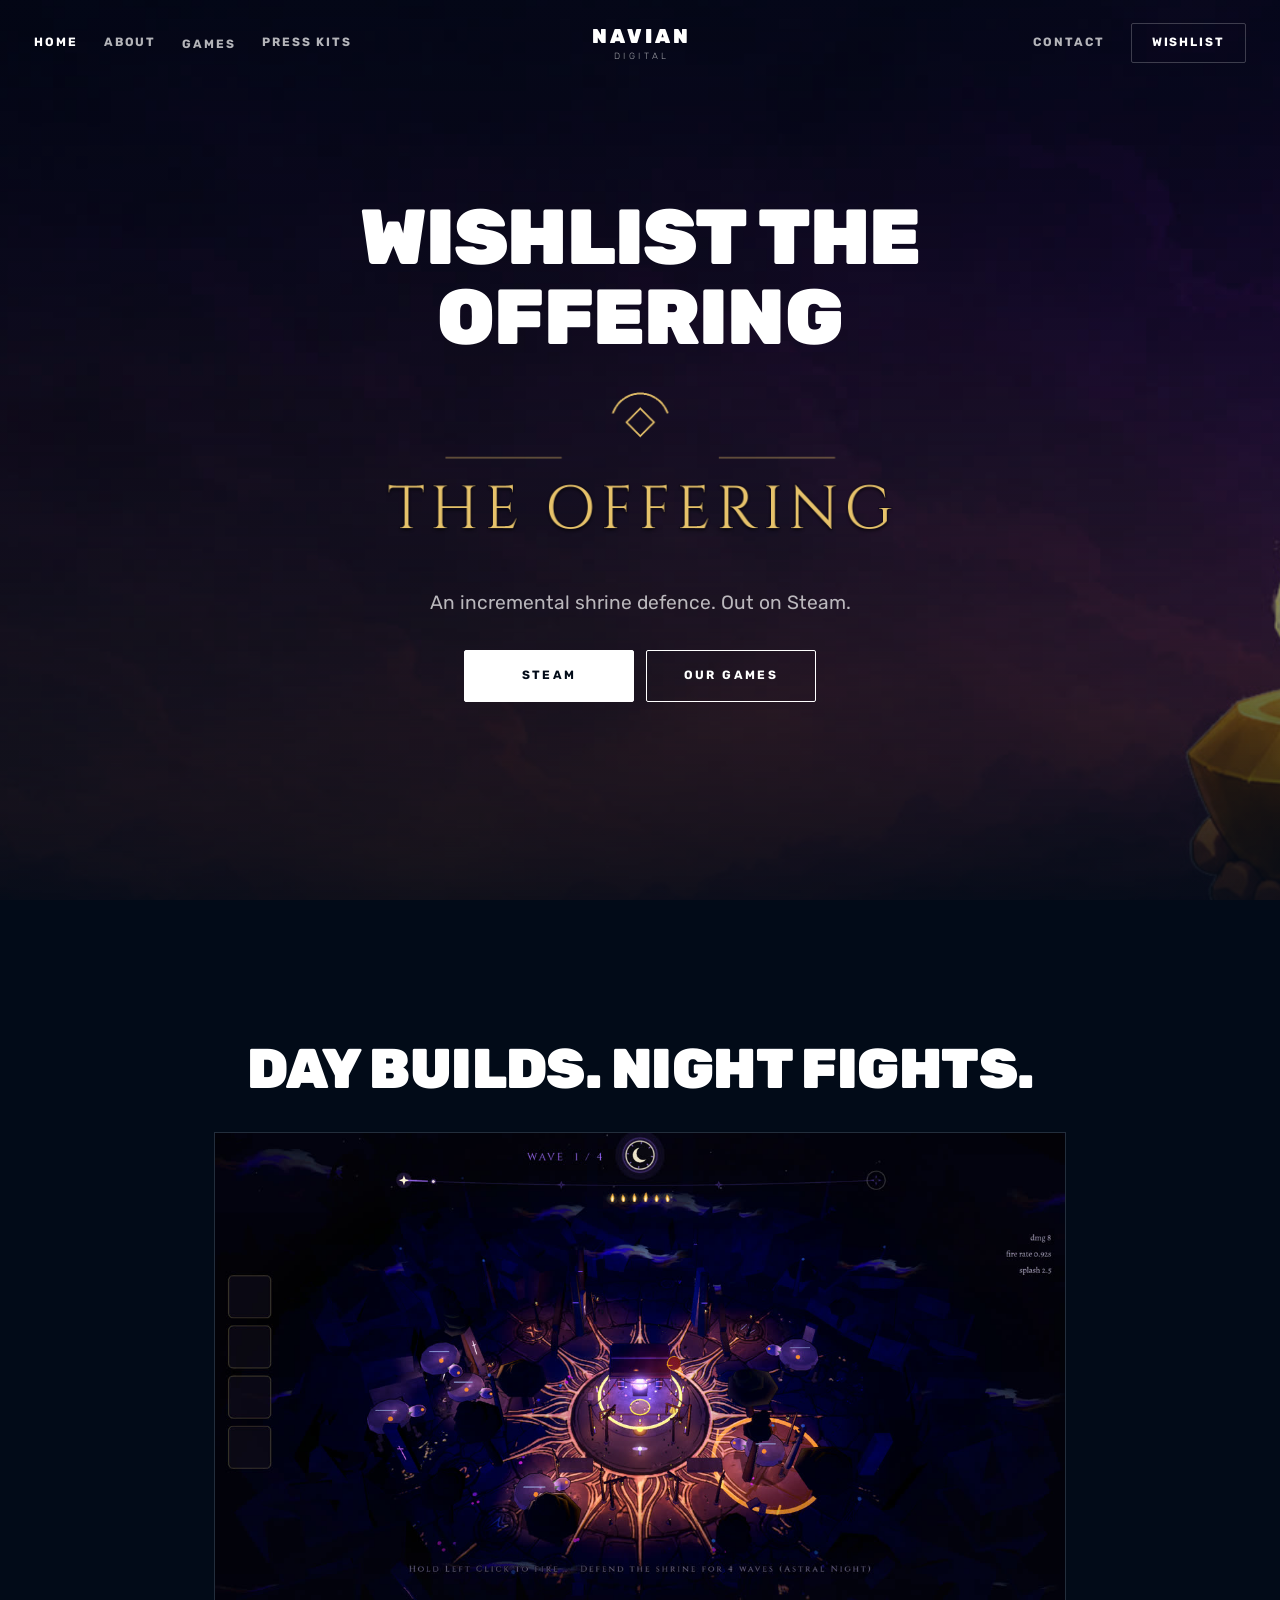
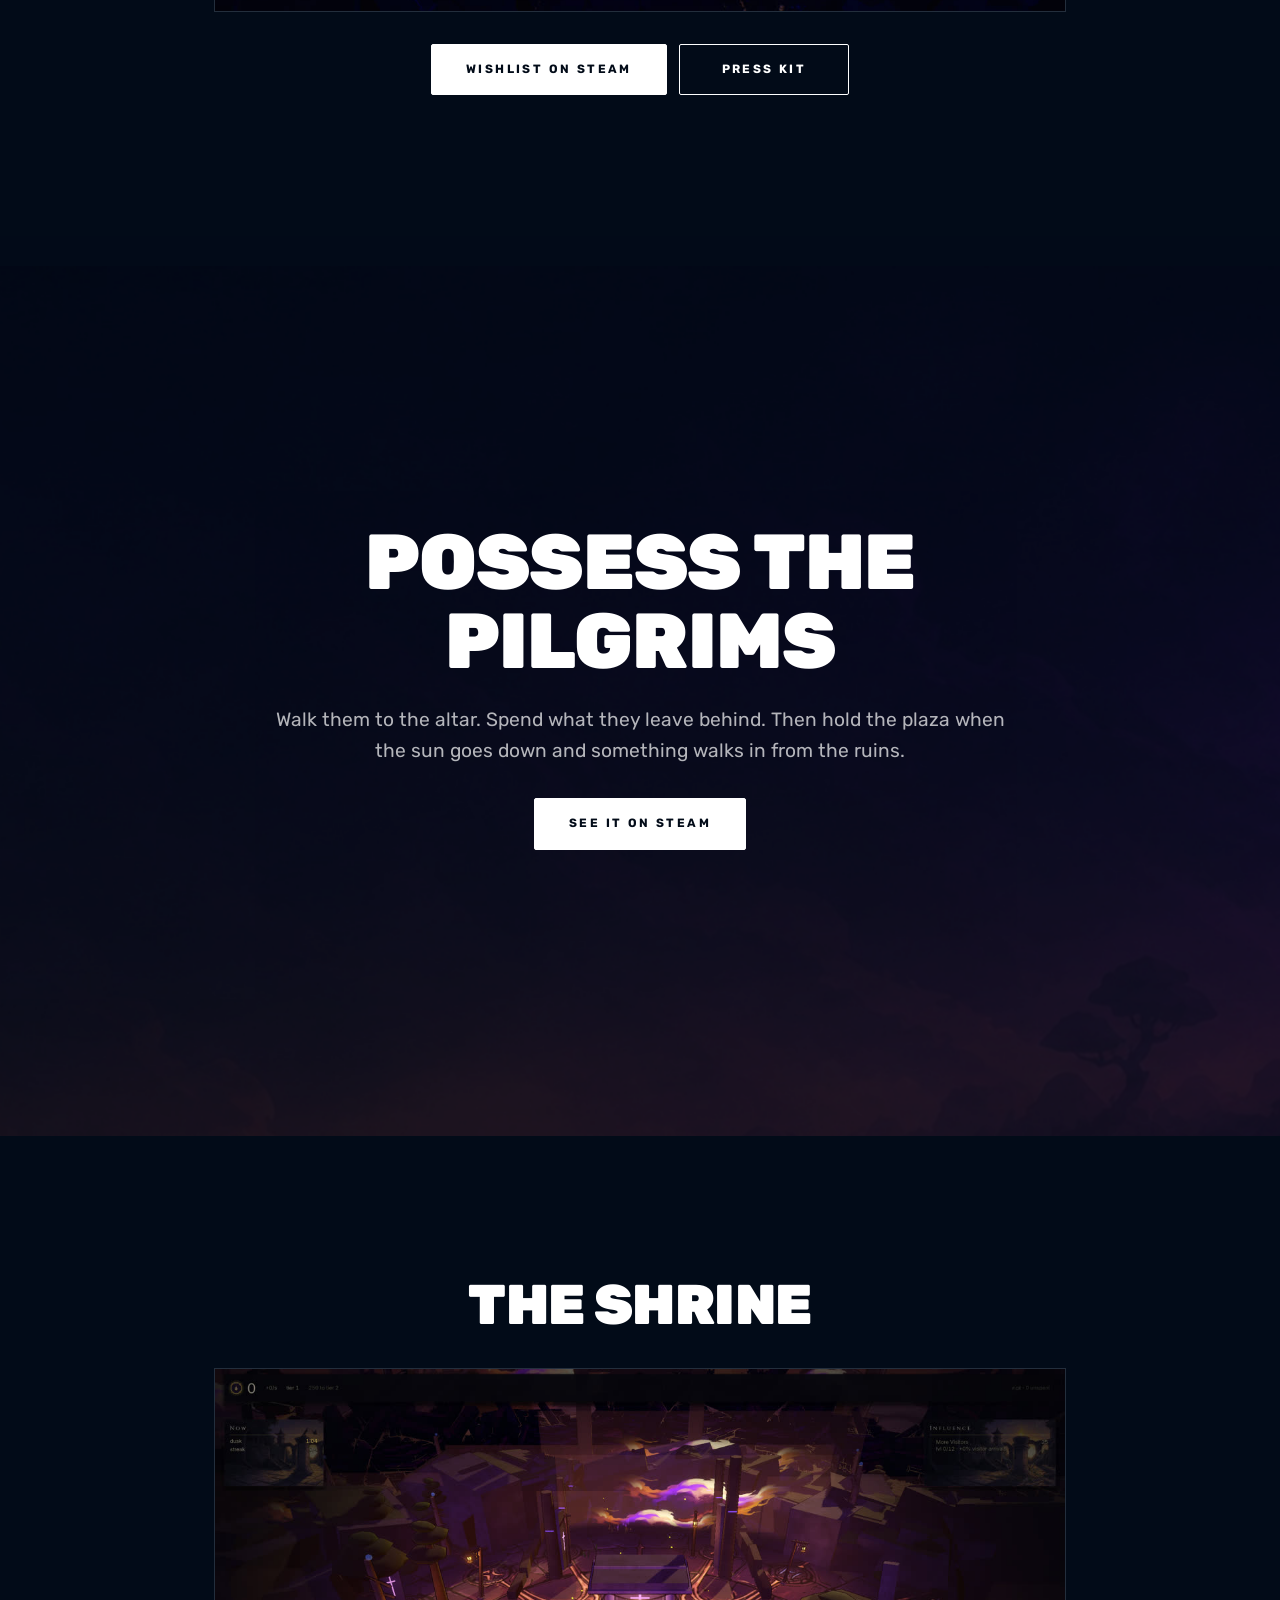
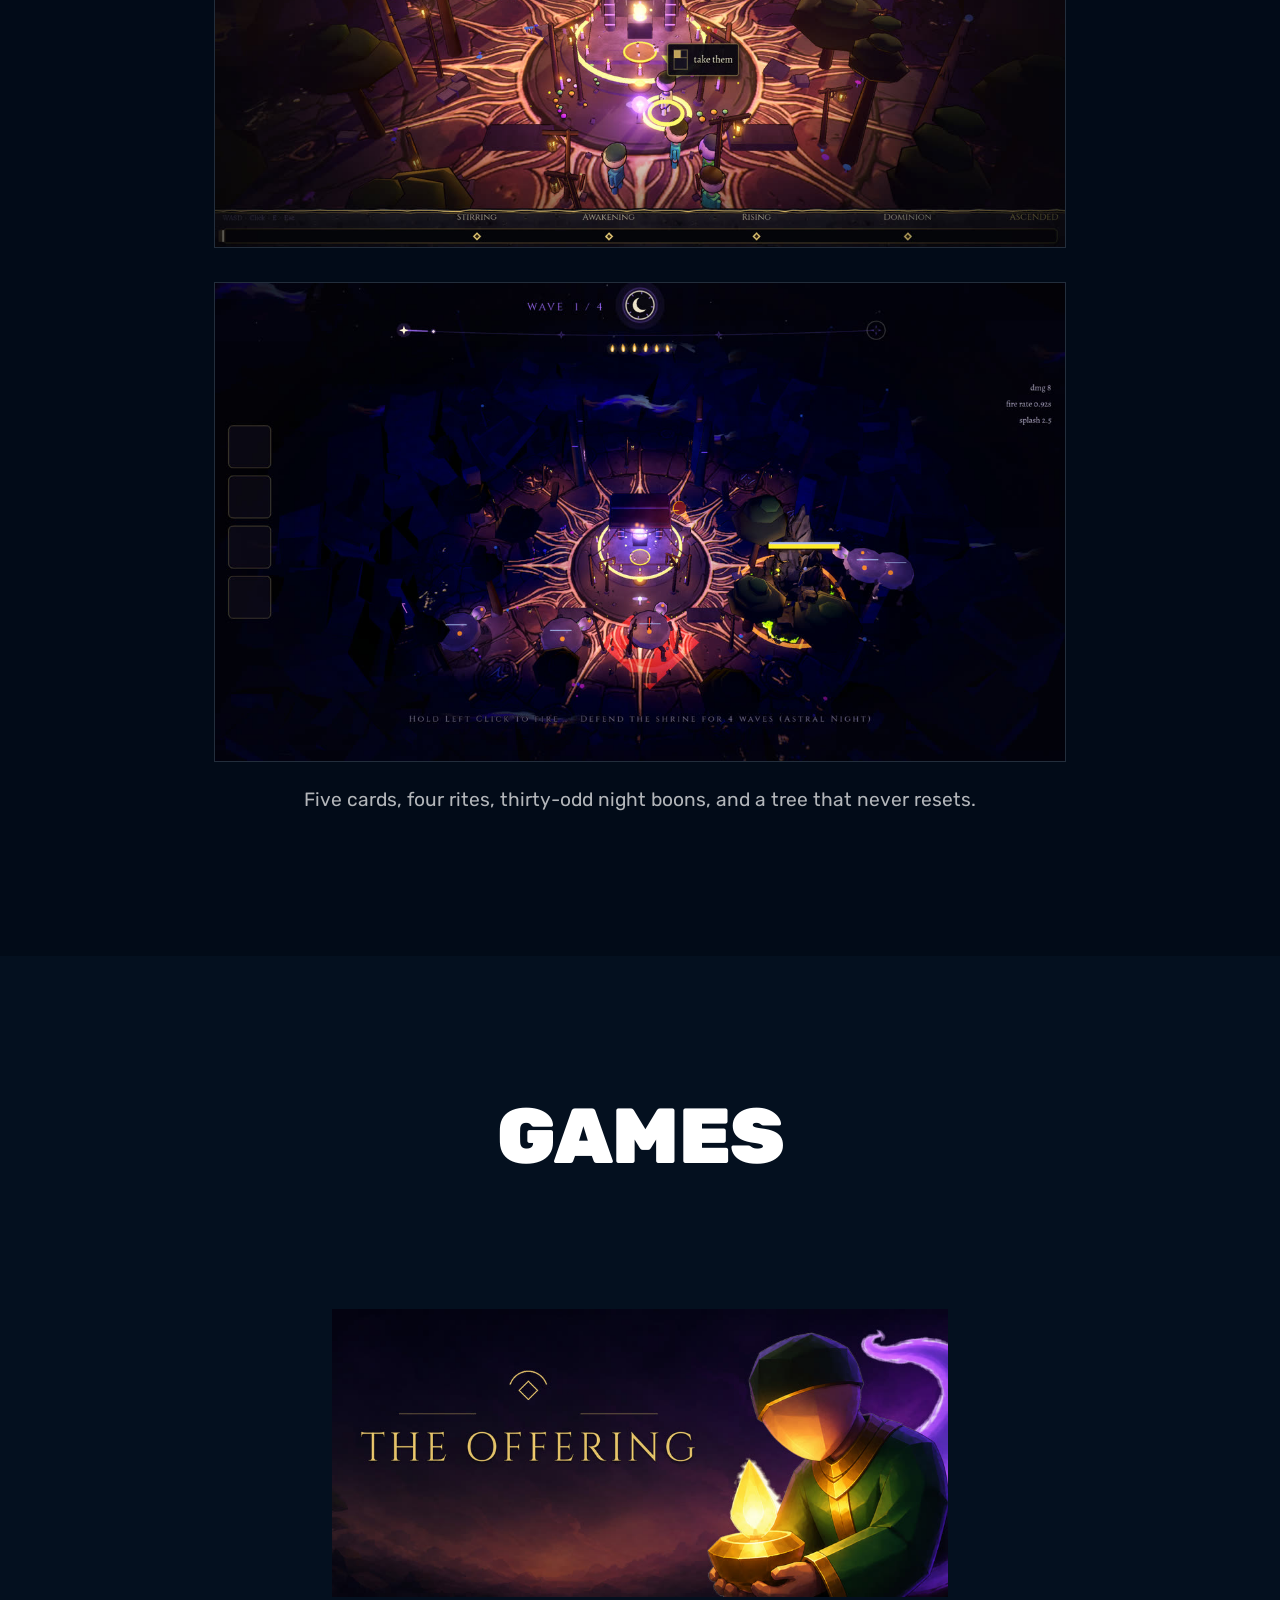
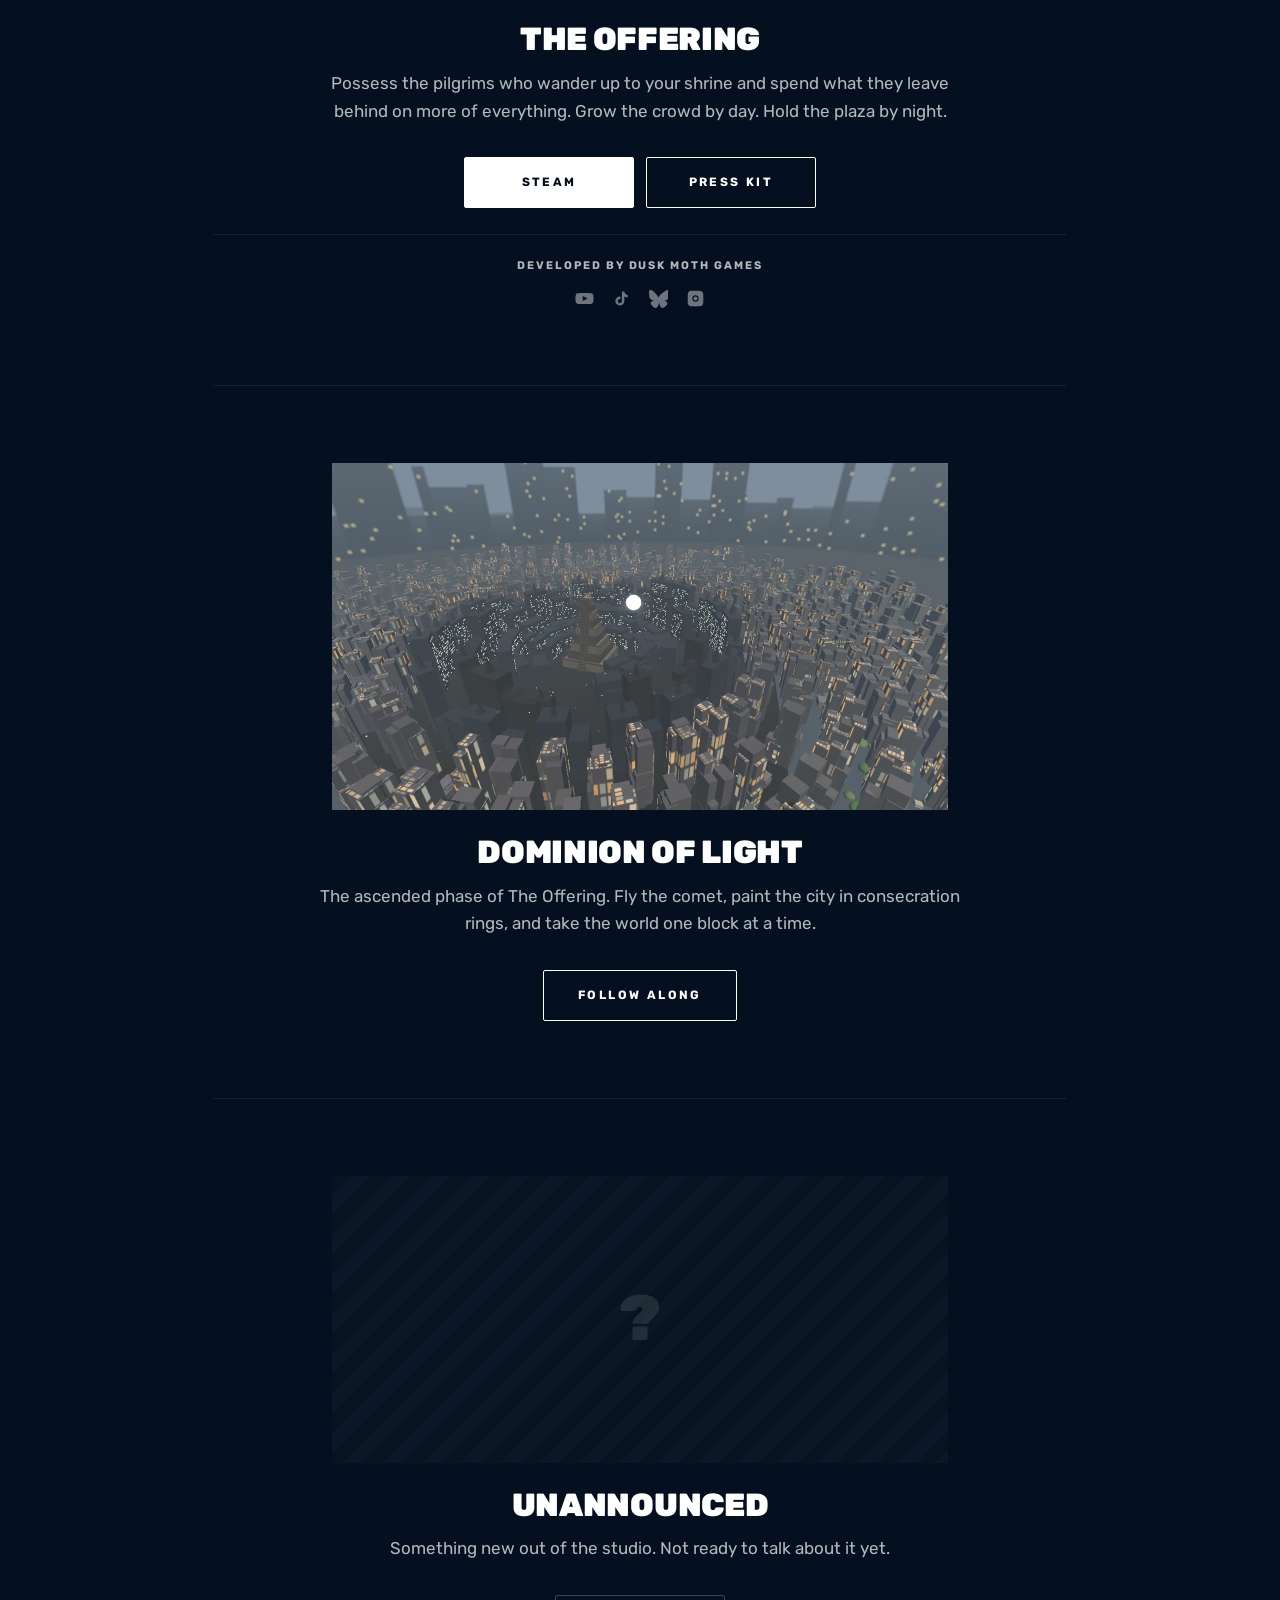
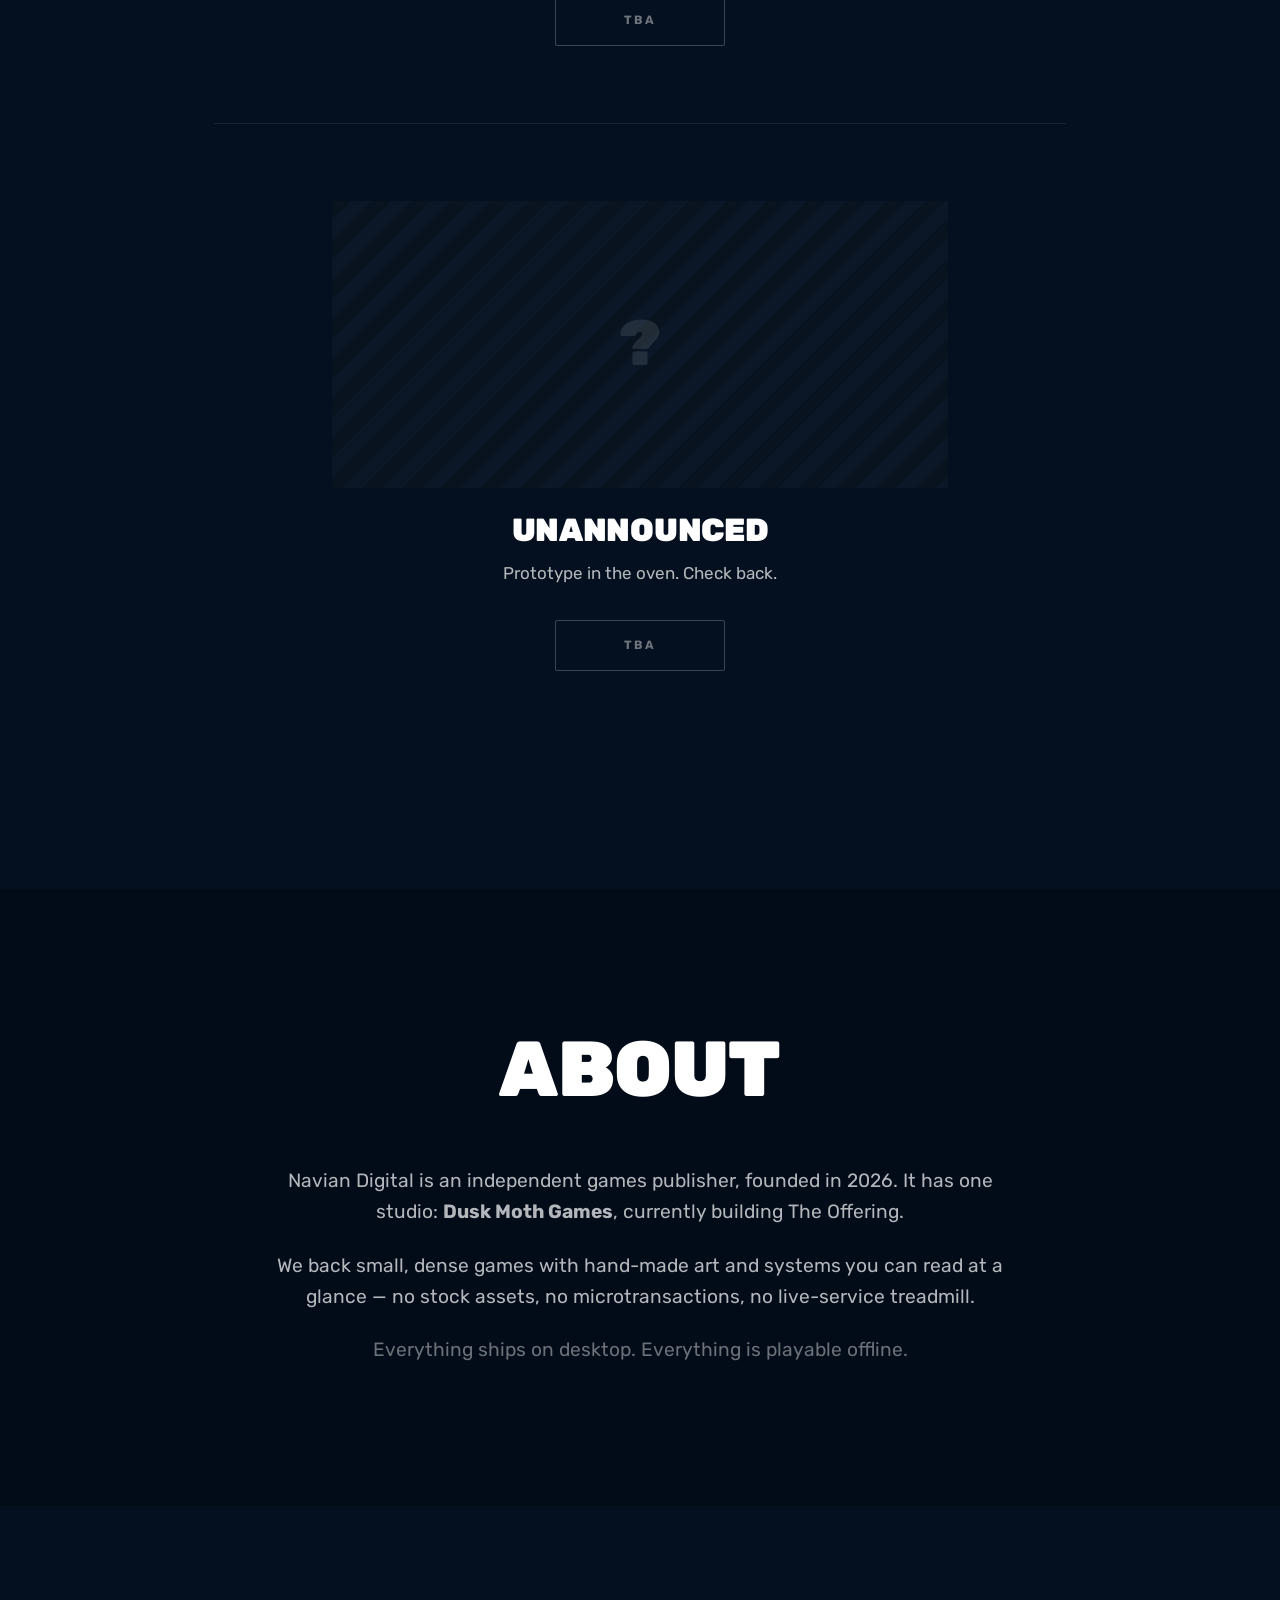
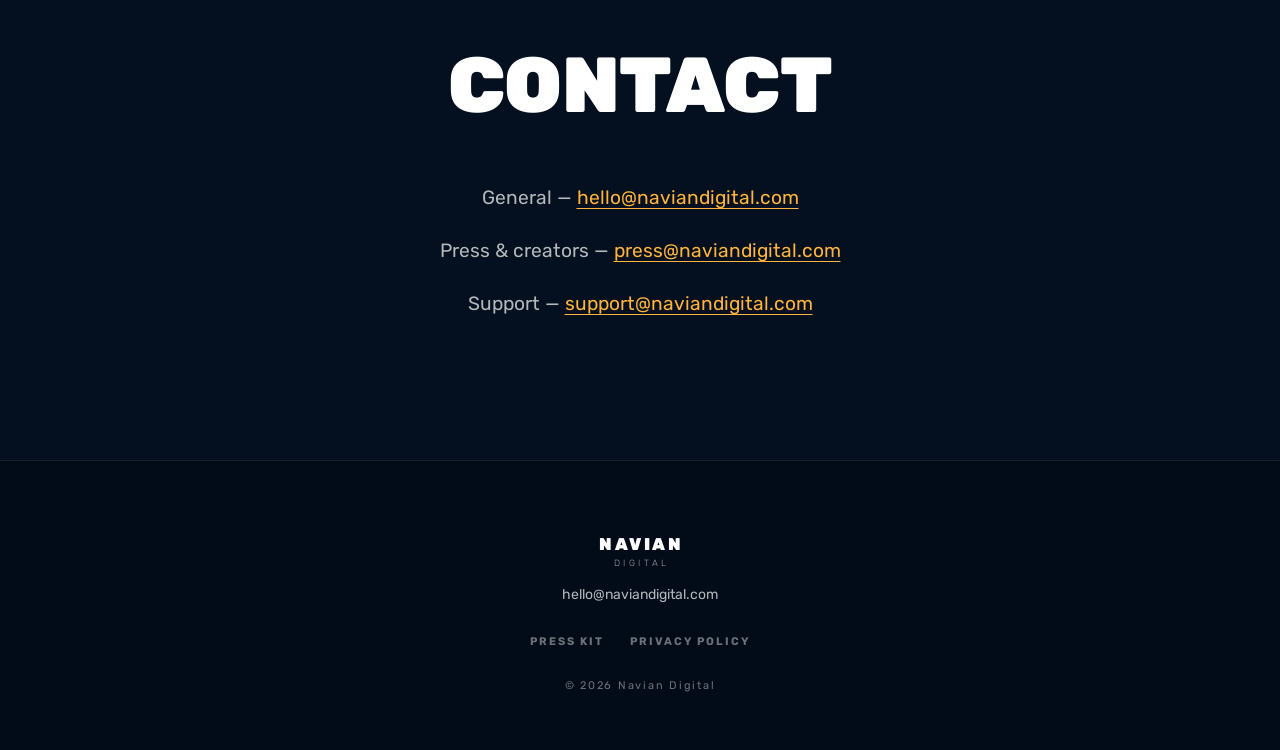
==== index.html @ d453b39d "Separate the publisher from the studio Navian Digital publishes; Dusk Moth Games develops The Offeri" ====
<!DOCTYPE html>
<html lang="en">
<head>
<meta charset="utf-8">
<meta name="viewport" content="width=device-width, initial-scale=1">
<title>Navian Digital</title>
<meta name="description" content="Navian Digital is an independent game studio. Makers of The Offering.">
<meta property="og:title" content="Navian Digital">
<meta property="og:description" content="Independent game studio. Makers of The Offering.">
<meta property="og:image" content="assets/img/offering_capsule.jpg">
<meta property="og:type" content="website">
<meta name="twitter:card" content="summary_large_image">
<link rel="icon" href="assets/img/favicon.svg" type="image/svg+xml">
<link rel="icon" href="assets/brand/navian-box-32.png" sizes="32x32" type="image/png">
<link rel="apple-touch-icon" href="assets/brand/navian-box-180.png">
<link rel="preconnect" href="https://fonts.googleapis.com">
<link rel="preconnect" href="https://fonts.gstatic.com" crossorigin>
<link href="https://fonts.googleapis.com/css2?family=Rubik:ital,wght@0,300;0,400;0,500;0,700;0,900;1,400&display=swap" rel="stylesheet">
<link rel="stylesheet" href="css/style.css">
</head>
<body>

<!-- ════ top bar: socials, centred ════════════════════════════════ -->
<!-- ════ header: nav left · logo centre · nav right ═══════════════ -->
<header class="masthead" id="masthead">
  <div class="masthead__inner">

    <nav class="mast-nav mast-nav--primary" aria-label="Primary">
      <a href="#top" class="is-active">Home</a>
      <a href="#studio">About</a>
      <div class="mast-folder">
        <a href="#games" class="mast-folder__title">Games</a>
        <div class="mast-folder__menu">
          <a href="https://store.steampowered.com/app/5069510/The_Offering/" target="_blank" rel="noopener">The Offering</a>
          <a href="#games">Unannounced</a>
        </div>
      </div>
      <a href="press.html">Press Kits</a>
    </nav>

    <a class="brand" href="#top" aria-label="Navian Digital home">
      <span class="brand__word">NAVIAN</span>
      <span class="brand__sub">DIGITAL</span>
    </a>

    <nav class="mast-nav mast-nav--secondary" aria-label="Secondary">
      <a href="#contact">Contact</a>
      <a class="mast-cta" href="https://store.steampowered.com/app/5069510/The_Offering/" target="_blank" rel="noopener">Wishlist</a>
    </nav>

    <button class="burger" id="burger" aria-label="Menu" aria-expanded="false" aria-controls="mobileNav">
      <span></span><span></span><span></span>
    </button>
  </div>

  <nav class="mobile-nav" id="mobileNav" aria-label="Mobile">
    <a href="#top">Home</a>
    <a href="#studio">About</a>
    <a href="#games">Games</a>
    <a href="press.html">Press Kits</a>
    <a href="#contact">Contact</a>
    <a class="btn btn--solid" href="https://store.steampowered.com/app/5069510/The_Offering/" target="_blank" rel="noopener">Wishlist on Steam</a>
  </nav>
</header>

<main id="top">

<!-- ════ 1 · hero — parallax key art ══════════════════════════════ -->
<section class="band band--full band--parallax" id="hero">
  <div class="band__bg" style="background-image:url('assets/img/hero_bg.jpg')"></div>
  <div class="band__scrim"></div>
  <div class="band__content">
    <h1>WISHLIST THE OFFERING</h1>
    <img class="keyart" src="assets/img/offering_logo.png" alt="The Offering" width="1180" height="400">
    <p class="lede">An incremental shrine defence. Out on Steam.</p>
    <div class="btn-row">
      <a class="btn btn--solid" href="https://store.steampowered.com/app/5069510/The_Offering/" target="_blank" rel="noopener">Steam</a>
      <a class="btn" href="#games">Our games</a>
    </div>
  </div>
</section>

<!-- ════ 2 · trailer band ═════════════════════════════════════════ -->
<section class="band band--flat" id="trailer">
  <div class="band__content">
    <h2>DAY BUILDS. NIGHT FIGHTS.</h2>
    <div class="framed">
      <video autoplay muted loop playsinline poster="assets/img/shot_2_night_wave.jpg">
        <source src="assets/video/night.mp4" type="video/mp4">
      </video>
    </div>
    <div class="btn-row">
      <a class="btn btn--solid" href="https://store.steampowered.com/app/5069510/The_Offering/" target="_blank" rel="noopener">Wishlist on Steam</a>
      <a class="btn" href="press.html">Press kit</a>
    </div>
  </div>
</section>

<!-- ════ 3 · parallax break ═══════════════════════════════════════ -->
<section class="band band--full band--parallax" id="break">
  <div class="band__bg" style="background-image:url('assets/img/page_bg.jpg')"></div>
  <div class="band__scrim band__scrim--heavy"></div>
  <div class="band__content">
    <h1>POSSESS THE PILGRIMS</h1>
    <p class="lede">Walk them to the altar. Spend what they leave behind. Then hold the plaza when the sun goes down and something walks in from the ruins.</p>
    <div class="btn-row">
      <a class="btn btn--solid" href="https://store.steampowered.com/app/5069510/The_Offering/" target="_blank" rel="noopener">See it on Steam</a>
    </div>
  </div>
</section>

<!-- ════ 4 · screens ══════════════════════════════════════════════ -->
<section class="band band--flat" id="screens">
  <div class="band__content">
    <h2>THE SHRINE</h2>
    <div class="framed"><img src="assets/img/shot_1_early_day.jpg" alt="The shrine plaza by day" loading="lazy"></div>
    <div class="framed"><img src="assets/img/shot_3_night_boss.jpg" alt="A boss wave at night" loading="lazy"></div>
    <p class="lede">Five cards, four rites, thirty-odd night boons, and a tree that never resets.</p>
  </div>
</section>

<!-- ════ 5 · games ════════════════════════════════════════════════ -->
<section class="band band--flat band--tint" id="games">
  <div class="band__content">
    <h1 class="band__heading">GAMES</h1>

    <article class="entry">
      <a class="entry__art" href="https://store.steampowered.com/app/5069510/The_Offering/" target="_blank" rel="noopener">
        <img src="assets/img/offering_capsule.jpg" alt="The Offering" width="920" height="430">
      </a>
      <h3>THE OFFERING</h3>
      <p>Possess the pilgrims who wander up to your shrine and spend what they leave behind on more of everything. Grow the crowd by day. Hold the plaza by night.</p>
      <div class="btn-row">
        <a class="btn btn--solid" href="https://store.steampowered.com/app/5069510/The_Offering/" target="_blank" rel="noopener">Steam</a>
        <a class="btn" href="press.html">Press kit</a>
      </div>
      <div class="entry__studio">
        <p class="entry__by">Developed by Dusk Moth Games</p>
        <nav class="socials socials--entry" aria-label="Dusk Moth Games social links">
          <a href="https://www.youtube.com/channel/UCkLW0XZ5EI3OrxDz9NgHzCQ" target="_blank" rel="noopener" aria-label="Dusk Moth Games on YouTube"><svg viewBox="0 0 24 24"><path d="M23 7.5a2.9 2.9 0 0 0-2-2C19.2 5 12 5 12 5s-7.2 0-9 .5a2.9 2.9 0 0 0-2 2A30 30 0 0 0 .5 12 30 30 0 0 0 1 16.5a2.9 2.9 0 0 0 2 2c1.8.5 9 .5 9 .5s7.2 0 9-.5a2.9 2.9 0 0 0 2-2 30 30 0 0 0 .5-4.5A30 30 0 0 0 23 7.5ZM9.8 15.3V8.7l6 3.3-6 3.3Z"/></svg></a>
          <a href="https://www.tiktok.com/@duskmothgames" target="_blank" rel="noopener" aria-label="Dusk Moth Games on TikTok"><svg viewBox="0 0 24 24"><path d="M16.6 5.8a4.3 4.3 0 0 1-1-2.8h-3.1v12.3a2.6 2.6 0 1 1-1.8-2.5V9.6a5.7 5.7 0 1 0 4.9 5.6V9.4a7.3 7.3 0 0 0 4.3 1.4V7.7a4.3 4.3 0 0 1-3.3-1.9Z"/></svg></a>
          <a href="https://bsky.app/profile/duskmothgames.bsky.social" target="_blank" rel="noopener" aria-label="Dusk Moth Games on Bluesky"><svg viewBox="0 0 24 24"><path d="M12 10.8C10.9 8.7 8 4.7 5.3 2.8 2.7 1 1.7 1.3 1 1.6.2 2 0 3.2 0 3.9c0 .7.4 6 .7 6.9.8 2.9 4 3.9 6.8 3.6h.4-.4c-4.1.6-7.8 2.1-3 7.5 5.3 5.5 7.3-1.2 8.3-4.6 1 3.4 2.2 9.9 8.2 4.6 4.5-4.6 1.2-6.9-2.9-7.5h-.4.4c2.9.3 6-.7 6.8-3.6.3-.9.7-6.2.7-6.9 0-.7-.2-1.9-1-2.3-.7-.3-1.7-.6-4.3 1.2C15.9 4.7 13.1 8.7 12 10.8Z"/></svg></a>
          <a href="https://www.instagram.com/duskmothgames/" target="_blank" rel="noopener" aria-label="Dusk Moth Games on Instagram"><svg viewBox="0 0 24 24"><path d="M12 2.2c3.2 0 3.6 0 4.9.1 1.2.1 1.8.2 2.2.4.6.2 1 .5 1.4.9.4.4.7.8.9 1.4.2.4.4 1 .4 2.2.1 1.3.1 1.7.1 4.9s0 3.6-.1 4.9c-.1 1.2-.2 1.8-.4 2.2-.2.6-.5 1-.9 1.4-.4.4-.8.7-1.4.9-.4.2-1 .4-2.2.4-1.3.1-1.7.1-4.9.1s-3.6 0-4.9-.1c-1.2-.1-1.8-.2-2.2-.4a3.8 3.8 0 0 1-1.4-.9 3.8 3.8 0 0 1-.9-1.4c-.2-.4-.4-1-.4-2.2C2.2 15.6 2.2 15.2 2.2 12s0-3.6.1-4.9c.1-1.2.2-1.8.4-2.2.2-.6.5-1 .9-1.4.4-.4.8-.7 1.4-.9.4-.2 1-.4 2.2-.4 1.3-.1 1.7-.1 4.8-.1Zm0 5.8a4 4 0 1 0 0 8 4 4 0 0 0 0-8Zm0 6.6a2.6 2.6 0 1 1 0-5.2 2.6 2.6 0 0 1 0 5.2Zm5.1-6.8a.9.9 0 1 1-1.9 0 .9.9 0 0 1 1.9 0Z"/></svg></a>
        </nav>
      </div>
    </article>

    <article class="entry">
      <a class="entry__art" href="#contact">
        <img src="assets/img/ascended_vista.jpg" alt="Dominion of Light" loading="lazy">
      </a>
      <h3>DOMINION OF LIGHT</h3>
      <p>The ascended phase of The Offering. Fly the comet, paint the city in consecration rings, and take the world one block at a time.</p>
      <div class="btn-row">
        <a class="btn" href="#contact">Follow along</a>
      </div>
    </article>

    <article class="entry entry--tba">
      <div class="entry__art entry__art--tba" aria-hidden="true"><span>?</span></div>
      <h3>UNANNOUNCED</h3>
      <p>Something new out of the studio. Not ready to talk about it yet.</p>
      <div class="btn-row"><span class="btn btn--dead">TBA</span></div>
    </article>

    <article class="entry entry--tba">
      <div class="entry__art entry__art--tba" aria-hidden="true"><span>?</span></div>
      <h3>UNANNOUNCED</h3>
      <p>Prototype in the oven. Check back.</p>
      <div class="btn-row"><span class="btn btn--dead">TBA</span></div>
    </article>

  </div>
</section>

<!-- ════ 6 · studio ═══════════════════════════════════════════════ -->
<section class="band band--flat" id="studio">
  <div class="band__content">
    <h1 class="band__heading">ABOUT</h1>
    <p class="lede">Navian Digital is an independent games publisher, founded in 2026. It has one studio: <strong>Dusk Moth Games</strong>, currently building The Offering.</p>
    <p class="lede">We back small, dense games with hand-made art and systems you can read at a glance — no stock assets, no microtransactions, no live-service treadmill.</p>
    <p class="lede lede--dim">Everything ships on desktop. Everything is playable offline.</p>
  </div>
</section>

<!-- ════ 7 · contact ══════════════════════════════════════════════ -->
<section class="band band--flat band--tint" id="contact">
  <div class="band__content">
    <h1 class="band__heading">CONTACT</h1>
    <p class="lede">General — <a href="mailto:hello@naviandigital.com">hello@naviandigital.com</a></p>
    <p class="lede">Press &amp; creators — <a href="mailto:press@naviandigital.com">press@naviandigital.com</a></p>
    <p class="lede">Support — <a href="mailto:support@naviandigital.com">support@naviandigital.com</a></p>
  </div>
</section>

</main>

<!-- ════ footer ═══════════════════════════════════════════════════ -->
<footer class="site-footer">
  <div class="site-footer__inner">
    <div class="brand site-footer__brand">
      <span class="brand__word">NAVIAN</span>
      <span class="brand__sub">DIGITAL</span>
    </div>
    <p class="site-footer__addr">hello@naviandigital.com</p>
    <nav class="site-footer__links">
      <a href="press.html">Press kit</a>
      <a href="privacy.html">Privacy policy</a>
    </nav>
    <p class="site-footer__legal">&copy; 2026 Navian Digital</p>
  </div>
</footer>

<script src="js/main.js"></script>
</body>
</html>
---- css/style.css ----
/* ==========================================================================
   Navian Digital
   Layout follows landfall.se: a stack of full-height bands, each with its own
   parallax background, everything in a narrow centred column. Rubik, near-black
   navy field, thin outlined buttons, logo centred between two nav rails.
   ========================================================================== */

:root{
  --ink:        #020b18;
  --ink-tint:   #04101f;
  --line:       rgba(255,255,255,.22);
  --paper:      #ffffff;
  --dim:        rgba(255,255,255,.7);
  --faint:      rgba(255,255,255,.42);
  --accent:     #ffb43c;

  --font: 'Rubik', system-ui, -apple-system, 'Segoe UI', sans-serif;

  --col: 900px;          /* the centred content column landfall uses */
  --gut: 24px;
  --mast-h: 86px;
}

*,*::before,*::after{ box-sizing:border-box; }

html{ scroll-behavior:smooth; scroll-padding-top:var(--mast-h); }

body{
  margin:0;
  background:var(--ink);
  color:var(--paper);
  font-family:var(--font);
  font-size:17px;
  line-height:1.62;
  text-align:center;               /* landfall centres everything */
  -webkit-font-smoothing:antialiased;
  overflow-x:hidden;
}

img,video{ display:block; max-width:100%; height:auto; }
a{ color:inherit; text-decoration:none; }

h1,h2,h3{
  margin:0;
  font-weight:900;
  line-height:1.02;
  letter-spacing:-.01em;
  text-transform:uppercase;
}
h1{ font-size:clamp(38px, 6.4vw, 78px); }
h2{ font-size:clamp(30px, 4.6vw, 56px); }
h3{ font-size:clamp(22px, 2.6vw, 32px); }

/* ─── social rails ──────────────────────────────────────────────── */

.socials{ display:flex; justify-content:center; gap:18px; }
.socials a{
  display:grid; place-items:center;
  width:20px; height:20px;
  color:var(--faint);
  transition:color .16s ease;
}
.socials a:hover{ color:var(--paper); }
.socials svg{ width:100%; height:100%; fill:currentColor; }

/* The social accounts belong to Dusk Moth Games, not to Navian, so they sit on
   the game they cover rather than in the company chrome. When Navian has its
   own accounts, a .topbar rail comes back above the masthead. */
.socials--entry{ margin-top:14px; }
.socials--entry a{ width:19px; height:19px; }

.entry__studio{
  margin-top:26px;
  padding-top:22px;
  border-top:1px solid rgba(255,255,255,.08);
}
.entry__by{
  margin:0;
  font-size:11px;
  font-weight:700;
  letter-spacing:.18em;
  text-transform:uppercase;
  color:var(--faint);
}

/* ─── masthead ──────────────────────────────────────────────────── */

.masthead{
  position:sticky;
  top:0;
  z-index:60;
  background:transparent;
  transition:background-color .3s ease;
}
.masthead.is-stuck{
  background:rgba(2,11,24,.94);
  backdrop-filter:blur(10px);
  box-shadow:0 1px 0 rgba(255,255,255,.08);
}

.masthead__inner{
  display:grid;
  grid-template-columns:1fr auto 1fr;
  align-items:center;
  gap:24px;
  height:var(--mast-h);
  padding-inline:34px;
}

.mast-nav{ display:flex; align-items:center; gap:26px; min-width:0; }
.mast-nav--primary{ justify-content:flex-start; }
.mast-nav--secondary{ justify-content:flex-end; }

.mast-nav a{
  font-size:12px;
  font-weight:700;
  letter-spacing:.16em;
  text-transform:uppercase;
  color:var(--dim);
  white-space:nowrap;
  transition:color .16s ease;
}
.mast-nav a:hover,
.mast-nav a.is-active{ color:var(--paper); }

.mast-cta{
  padding:9px 20px;
  border:1px solid var(--line);
  border-radius:2px;
  color:var(--paper) !important;
  transition:background-color .18s ease, color .18s ease, border-color .18s ease;
}
.mast-cta:hover{ background:var(--paper); border-color:var(--paper); color:var(--ink) !important; }

/* nav folder (landfall's Games dropdown) */
.mast-folder{ position:relative; }
.mast-folder__menu{
  position:absolute;
  top:100%; left:50%;
  transform:translate(-50%, 6px);
  display:flex;
  flex-direction:column;
  min-width:210px;
  padding:10px 0;
  background:rgba(2,11,24,.97);
  border:1px solid rgba(255,255,255,.1);
  opacity:0;
  pointer-events:none;
  transition:opacity .18s ease, transform .18s ease;
}
.mast-folder:hover .mast-folder__menu,
.mast-folder:focus-within .mast-folder__menu{
  opacity:1; pointer-events:auto; transform:translate(-50%, 0);
}
.mast-folder__menu a{ padding:9px 20px; text-align:left; }
.mast-folder__menu a:hover{ background:rgba(255,255,255,.07); }

/* The logo is the wordmark. The N-in-a-square exists only for square contexts
   — favicon, app icon, social avatar — and never appears on the page.
   Tracked type leaves a trailing gap after the last letter; the negative
   margin pulls it back so the lockup optically centres. */
.brand{
  display:inline-flex;
  flex-direction:column;
  align-items:center;
  line-height:1;
  white-space:nowrap;
}
.brand__word{
  font-size:20px;
  font-weight:900;
  letter-spacing:.15em;
  margin-right:-.15em;
}
.brand__sub{
  margin-top:6px;
  margin-right:-.40em;
  font-size:9px;
  font-weight:300;
  letter-spacing:.40em;
  opacity:.62;
}

.burger{
  display:none;
  flex-direction:column;
  gap:5px;
  width:32px; height:32px;
  padding:0; border:0; background:none; cursor:pointer;
}
.burger span{ height:2px; background:var(--paper); transition:transform .22s ease, opacity .18s ease; }
.burger[aria-expanded="true"] span:nth-child(1){ transform:translateY(7px) rotate(45deg); }
.burger[aria-expanded="true"] span:nth-child(2){ opacity:0; }
.burger[aria-expanded="true"] span:nth-child(3){ transform:translateY(-7px) rotate(-45deg); }

.mobile-nav{
  position:absolute;
  top:100%; left:0; right:0;
  display:none;
  flex-direction:column;
  padding:10px var(--gut) 30px;
  background:var(--ink);
  box-shadow:0 26px 40px rgba(0,0,0,.55);
}
.mobile-nav a{
  padding:16px 0;
  font-size:16px;
  font-weight:700;
  letter-spacing:.16em;
  text-transform:uppercase;
  border-bottom:1px solid rgba(255,255,255,.09);
}
.mobile-nav .btn{ margin-top:22px; border-bottom:0; }

/* ─── bands ─────────────────────────────────────────────────────── */

.band{
  position:relative;
  display:flex;
  align-items:center;
  justify-content:center;
  padding-block:clamp(80px, 11vw, 150px);
}
.band--full{
  min-height:100svh;
  padding-block:clamp(110px, 12vw, 150px);
}
#hero{ margin-top:calc(var(--mast-h) * -1); }

.band--tint{ background:var(--ink-tint); }

/* Parallax: a taller background layer nudged by transform on scroll.
   background-attachment:fixed does the same thing declaratively but repaints
   the whole band every frame — a translate3d on its own layer does not. */
.band--parallax{ overflow:hidden; }
.band__bg{
  position:absolute;
  top:-12%; left:0; right:0; bottom:-12%;
  background-size:cover;
  background-position:center;
  will-change:transform;
}
.band__scrim{
  position:absolute; inset:0;
  background:linear-gradient(to bottom, rgba(2,11,24,.45) 0%, rgba(2,11,24,.15) 42%, rgba(2,11,24,.88) 100%);
}
.band__scrim--heavy{ background:rgba(2,11,24,.72); }

.band__content{
  position:relative;
  width:100%;
  max-width:var(--col);
  margin-inline:auto;
  padding-inline:var(--gut);
}
.band__heading{ margin-bottom:56px; }

.keyart{
  width:min(560px, 100%);
  margin:18px auto 0;
}

.lede{
  max-width:62ch;
  margin:22px auto 0;
  font-size:clamp(17px, 1.5vw, 20px);
  color:var(--dim);
}
.lede--dim{ color:var(--faint); }
.lede a{ color:var(--accent); text-decoration:underline; text-underline-offset:4px; }

.framed{
  margin:34px auto 0;
  border:1px solid rgba(255,255,255,.1);
  background:#0a1626;
  overflow:hidden;
}
.framed img,
.framed video{ width:100%; }

/* ─── buttons ───────────────────────────────────────────────────── */

.btn-row{ display:flex; flex-wrap:wrap; justify-content:center; gap:12px; margin-top:32px; }

.btn{
  display:inline-flex;
  align-items:center;
  justify-content:center;
  min-width:170px;
  padding:15px 34px;
  border:1px solid var(--paper);
  border-radius:2px;
  font-size:12px;
  font-weight:700;
  letter-spacing:.2em;
  text-transform:uppercase;
  color:var(--paper);
  cursor:pointer;
  transition:background-color .18s ease, color .18s ease, border-color .18s ease;
}
.btn:hover{ background:var(--paper); color:var(--ink); }

.btn--solid{ background:var(--paper); color:var(--ink); }
.btn--solid:hover{ background:var(--accent); border-color:var(--accent); color:var(--ink); }

.btn--dead{ border-color:var(--line); color:var(--faint); cursor:default; }
.btn--dead:hover{ background:none; color:var(--faint); }

/* ─── game entries (stacked, capsule-led — landfall's /games list) ── */

.entry{ padding-block:clamp(46px, 6vw, 78px); }
.entry + .entry{ border-top:1px solid rgba(255,255,255,.08); }

.entry__art{
  display:block;
  width:min(616px, 100%);
  margin:0 auto 26px;
  overflow:hidden;
  background:#0a1626;
}
.entry__art img{
  width:100%;
  transition:transform .5s cubic-bezier(.2,.7,.2,1);
}
.entry__art:hover img{ transform:scale(1.04); }

.entry__art--tba{
  display:grid;
  place-items:center;
  aspect-ratio:616/287;
  background:repeating-linear-gradient(135deg, #08131f 0 14px, #0b1727 14px 28px);
}
.entry__art--tba span{ font-size:64px; font-weight:900; color:rgba(255,255,255,.1); }

.entry h3{ margin-bottom:14px; }
.entry p{ max-width:60ch; margin:0 auto; color:var(--dim); }
.entry--tba{ opacity:.55; }

/* ─── footer ────────────────────────────────────────────────────── */

.site-footer{
  padding:70px var(--gut) 56px;
  border-top:1px solid rgba(255,255,255,.08);
}
.site-footer__inner{ max-width:var(--col); margin-inline:auto; }
.site-footer__brand{ margin-inline:auto; }
.site-footer__brand .brand__word{ font-size:17px; }
.site-footer__addr{ margin:16px 0 0; font-size:14px; color:var(--dim); }
.site-footer__links{ display:flex; justify-content:center; gap:26px; margin:26px 0; }
.site-footer__links a{
  font-size:11px; font-weight:700; letter-spacing:.18em; text-transform:uppercase;
  color:var(--faint);
}
.site-footer__links a:hover{ color:var(--paper); }
.site-footer__legal{ margin:0; font-size:11px; letter-spacing:.16em; color:var(--faint); }

/* ─── article pages ─────────────────────────────────────────────── */

.page-head{ padding:clamp(70px,9vw,120px) var(--gut) 46px; }
.page-head h1{ font-size:clamp(40px, 7vw, 86px); }
.page-head .lede{ margin-top:22px; }

.prose{
  max-width:760px;
  margin-inline:auto;
  padding:10px var(--gut) 100px;
  text-align:left;
}
.prose h2{
  margin:52px 0 16px;
  font-size:22px;
  letter-spacing:.06em;
  text-align:center;
}
.prose h2:first-child{ margin-top:0; }
.prose h3{ margin:30px 0 8px; font-size:14px; letter-spacing:.18em; color:var(--accent); text-align:center; }
.prose p,.prose li{ color:var(--dim); }
.prose ul{ padding-left:20px; }
.prose li{ margin-bottom:9px; }
.prose a{ color:var(--accent); text-decoration:underline; text-underline-offset:3px; }
.prose img,.prose video{ margin:14px auto 0; border:1px solid rgba(255,255,255,.1); }

.shot-stack{ display:grid; gap:16px; margin-top:20px; }
.shot-stack img{ width:100%; }

/* ─── reveal ────────────────────────────────────────────────────── */

.reveal{ opacity:0; transform:translateY(22px); transition:opacity .7s ease, transform .7s cubic-bezier(.2,.7,.2,1); }
.reveal.is-in{ opacity:1; transform:none; }

/* ─── responsive ────────────────────────────────────────────────── */

@media (max-width: 1080px){
  .masthead__inner{ padding-inline:20px; }
  .mast-nav{ gap:18px; }
  .mast-nav a{ font-size:11px; letter-spacing:.12em; }
}

@media (max-width: 860px){
  :root{ --gut:18px; --mast-h:66px; }

  .mast-nav{ display:none; }
  .burger{ display:flex; justify-self:end; }
  .masthead__inner{ grid-template-columns:1fr auto; }
  .brand{ order:-1; justify-self:start; }
  .mobile-nav{ display:none; }
  .mobile-nav.is-open{ display:flex; }

  .band--full{ min-height:86svh; }
  .btn{ min-width:0; flex:1 1 auto; padding:14px 22px; }
}

@media (prefers-reduced-motion: reduce){
  *{ animation:none !important; transition:none !important; scroll-behavior:auto !important; }
  .reveal{ opacity:1; transform:none; }
  .band__bg{ transform:none !important; }
}
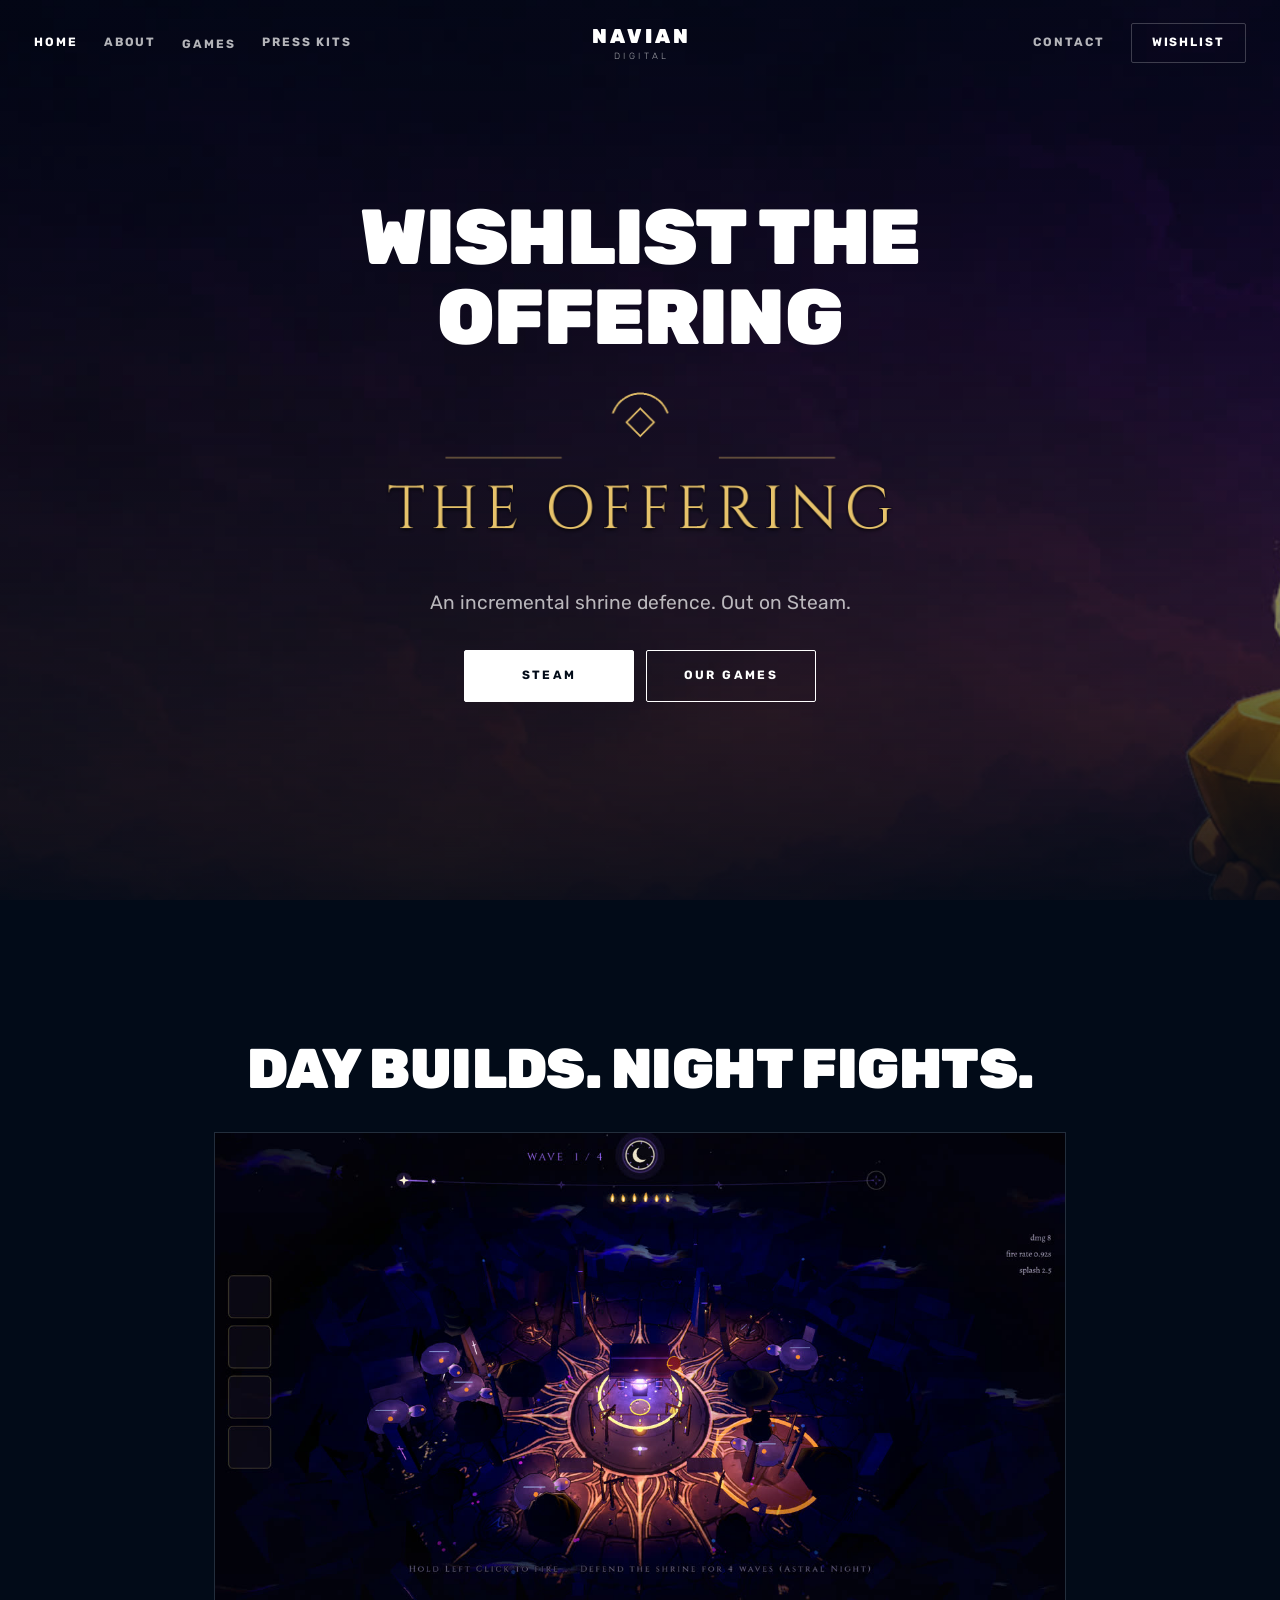
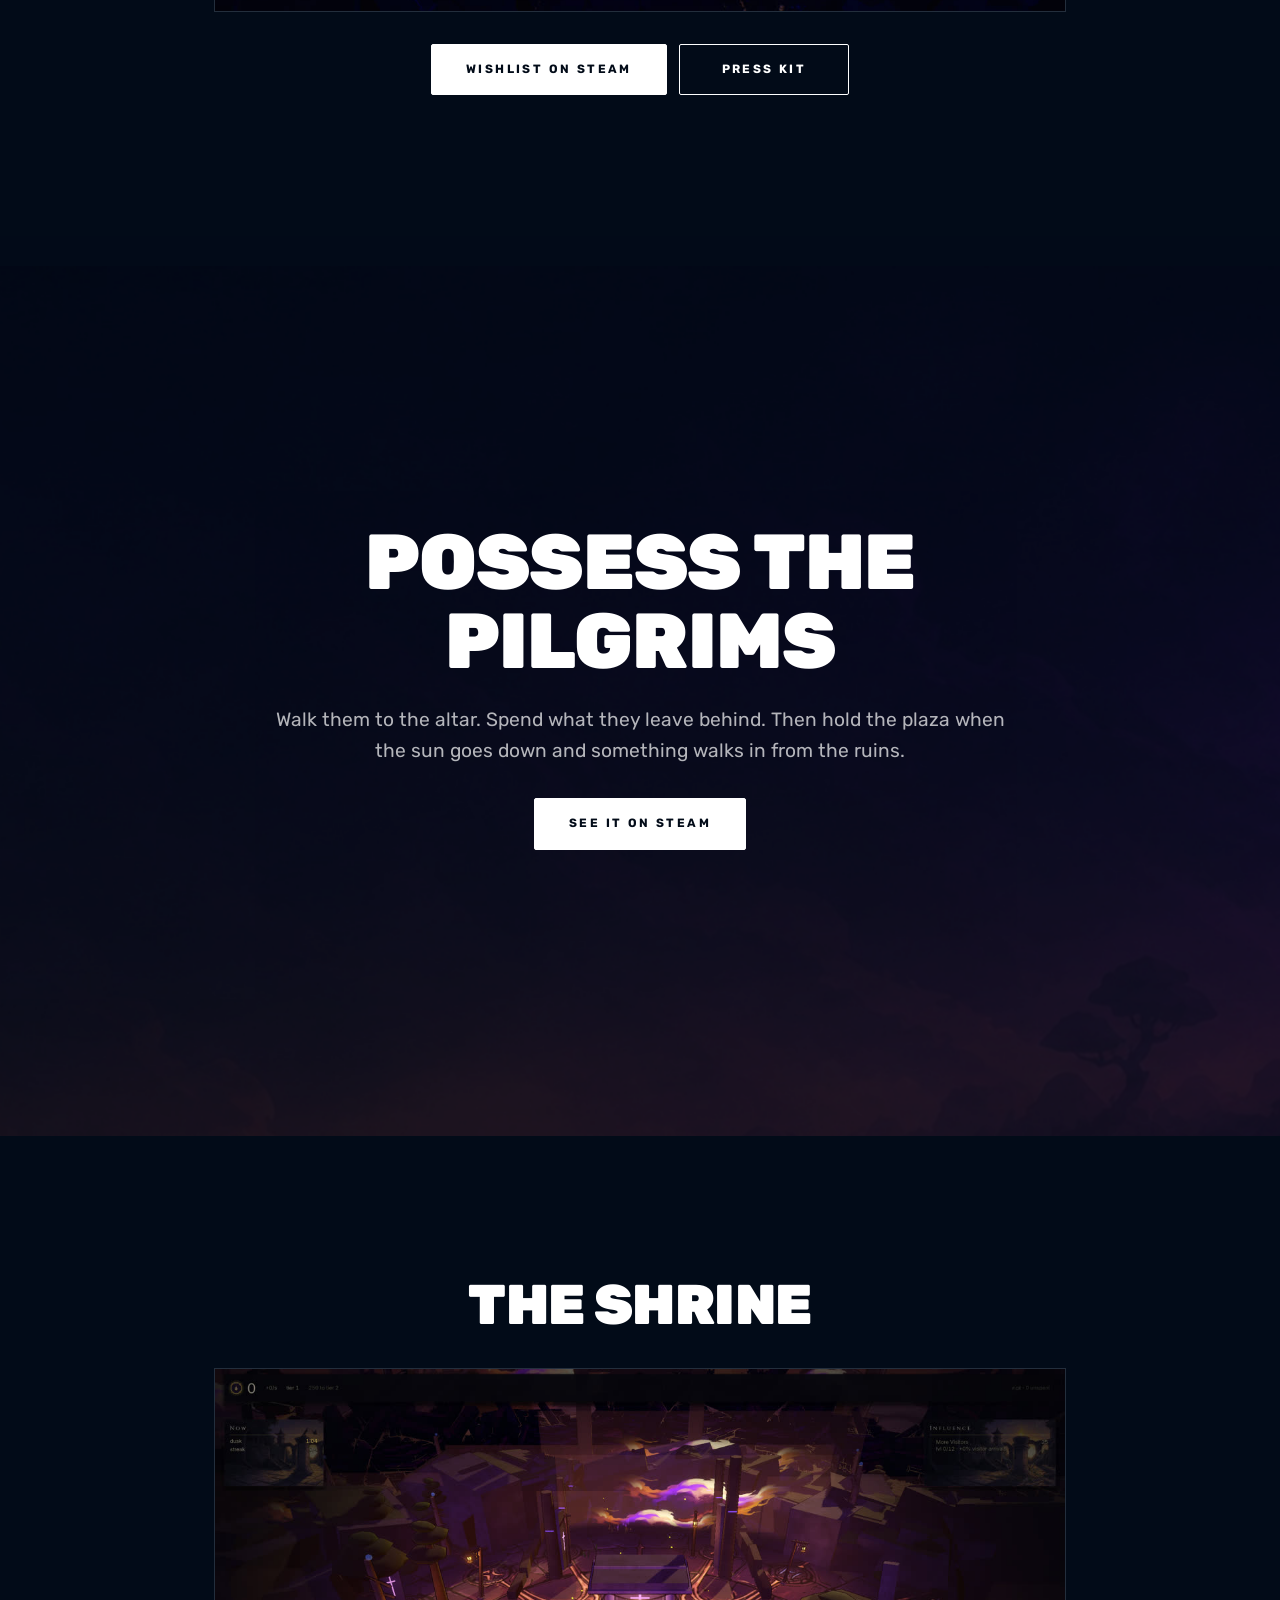
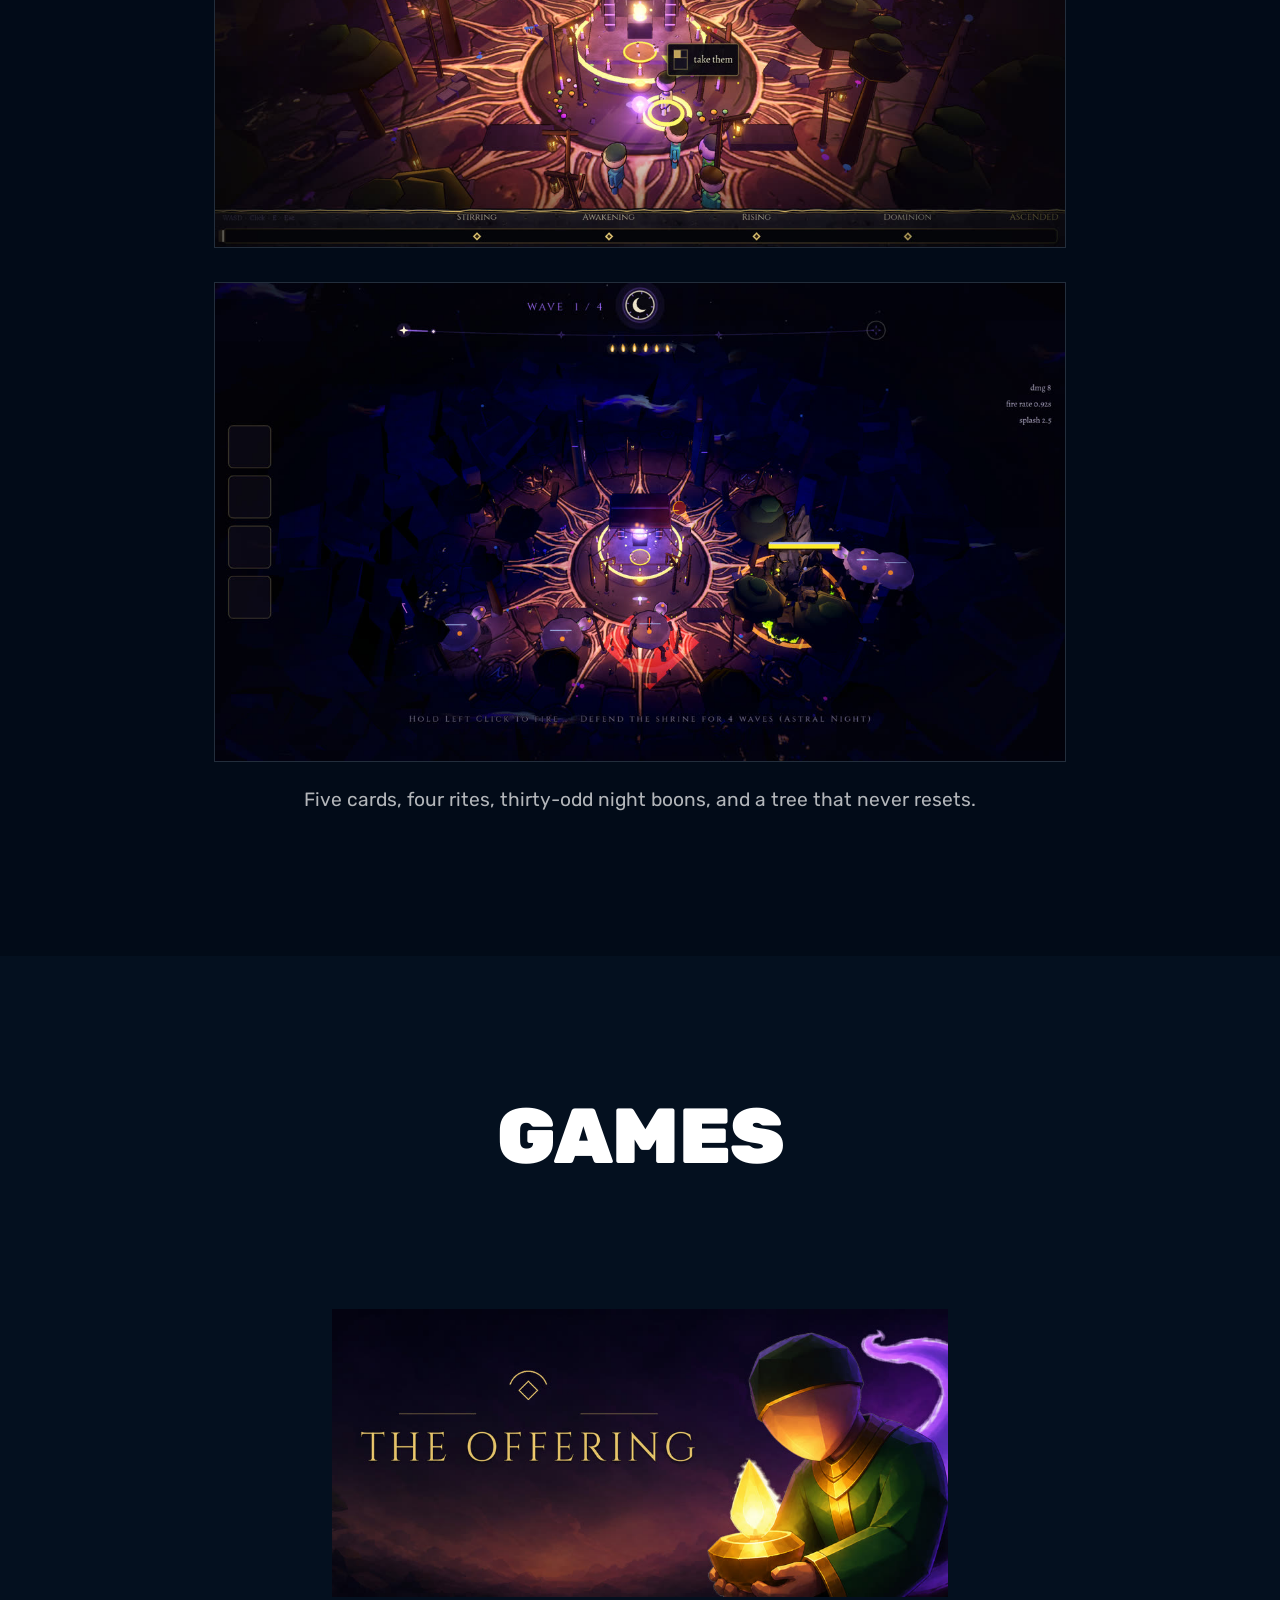
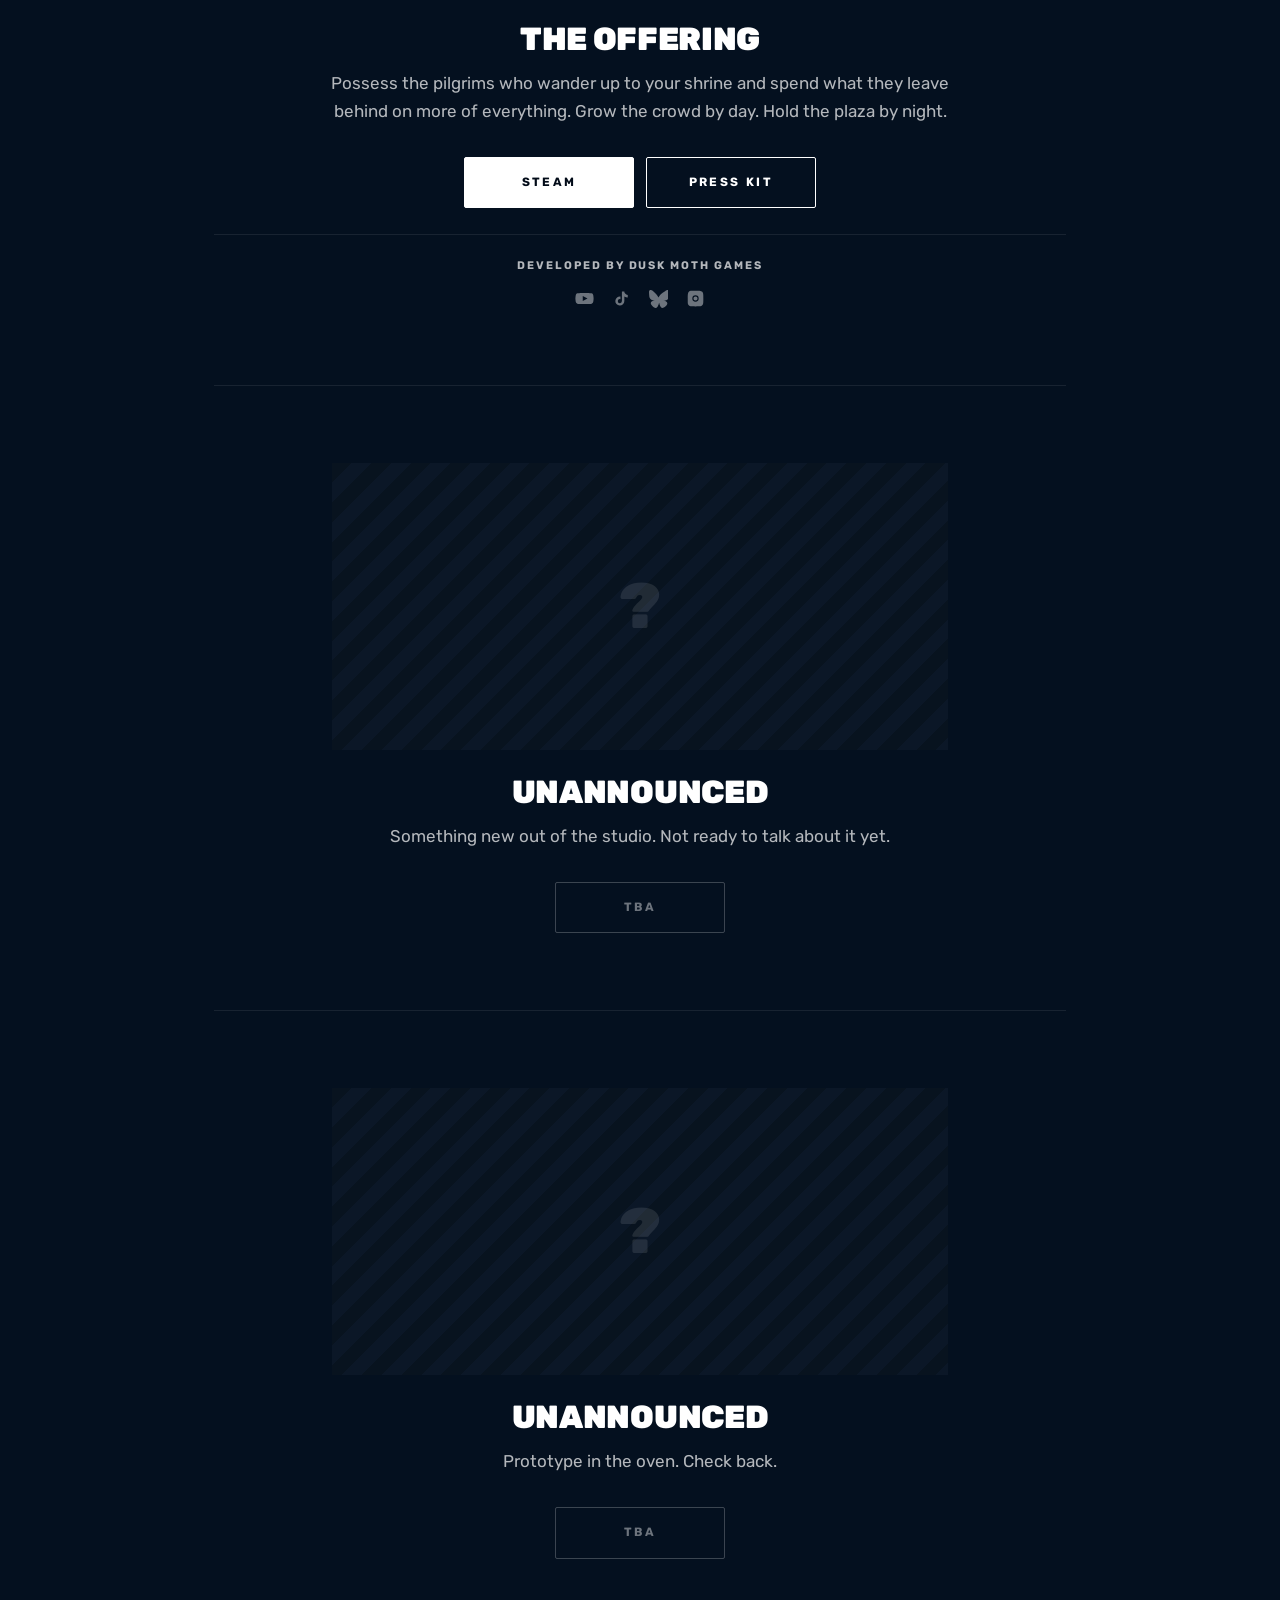
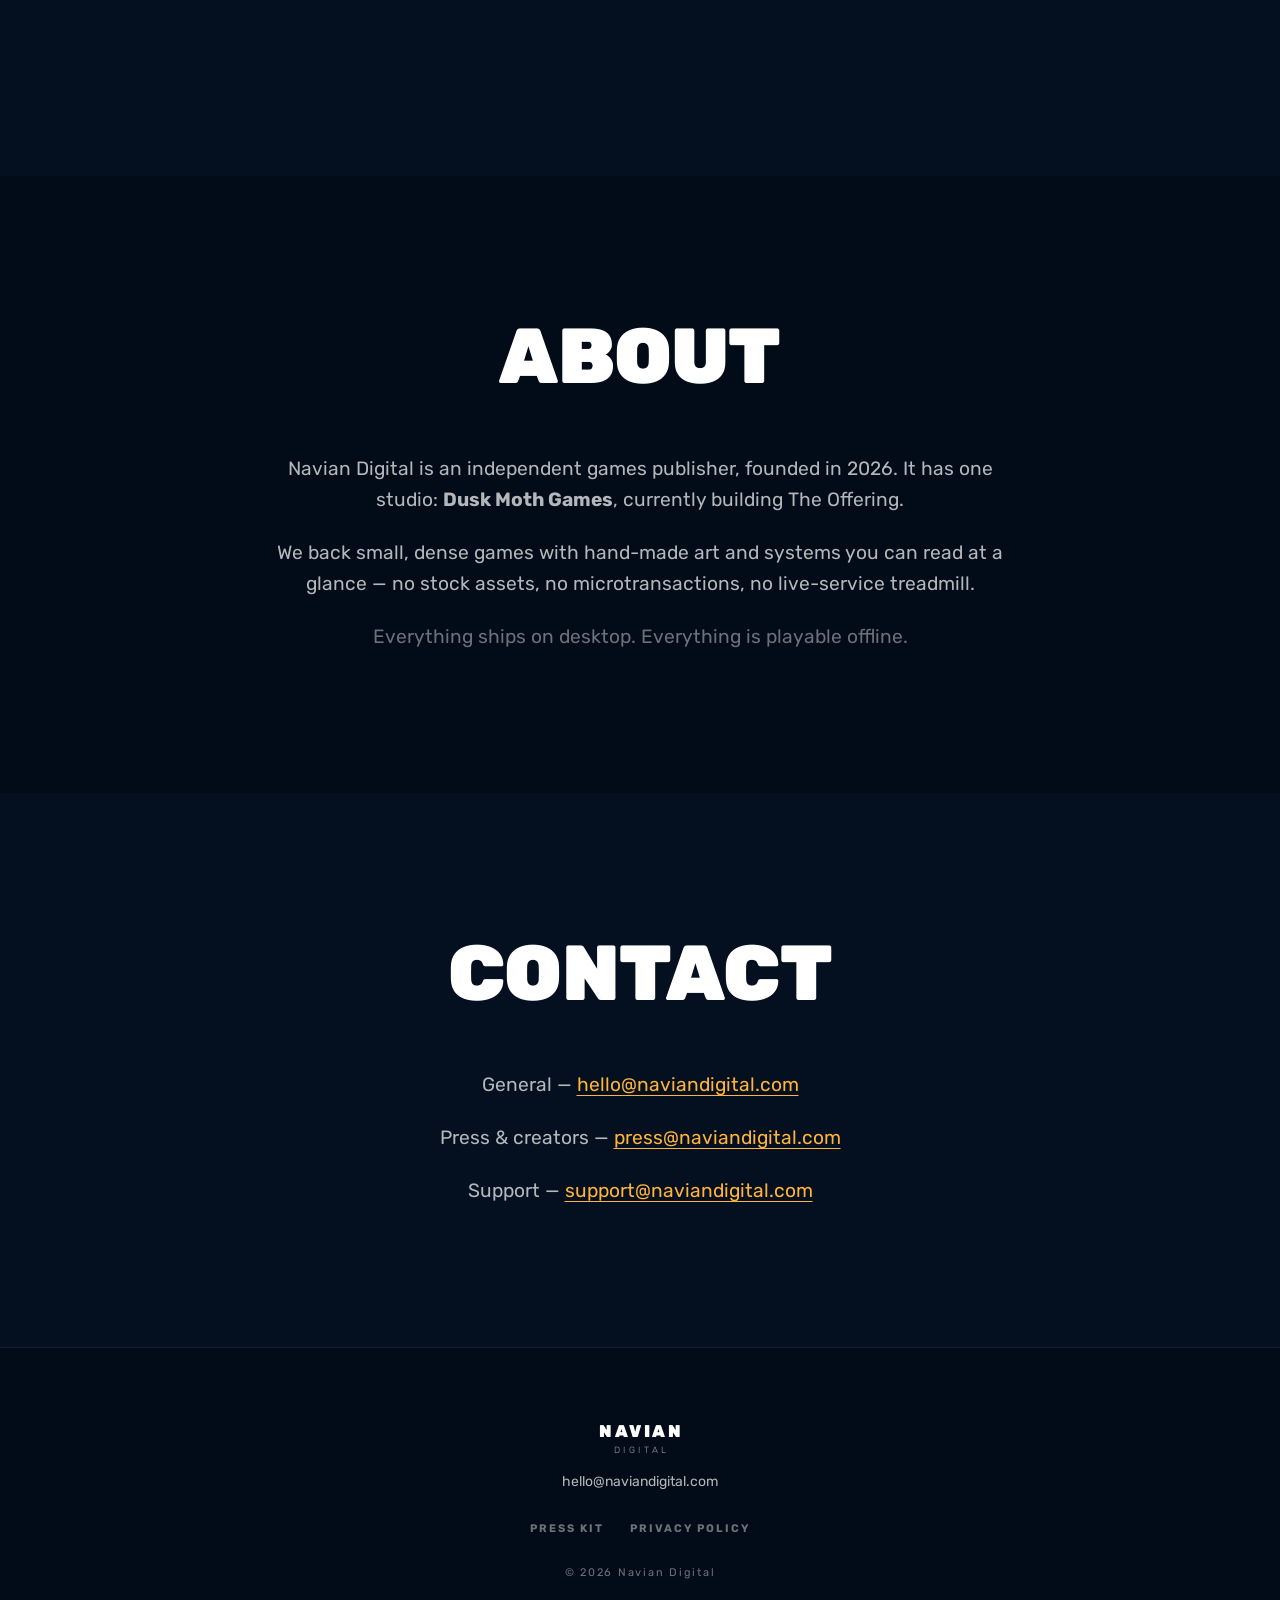
==== commit 9237722e: "Remove Dominion of Light — it is not a game It was listed as a second title. It is not one: it was a" ====
--- a/index.html
+++ b/index.html
@@ -145,17 +145,6 @@
       </div>
     </article>
 
-    <article class="entry">
-      <a class="entry__art" href="#contact">
-        <img src="assets/img/ascended_vista.jpg" alt="Dominion of Light" loading="lazy">
-      </a>
-      <h3>DOMINION OF LIGHT</h3>
-      <p>The ascended phase of The Offering. Fly the comet, paint the city in consecration rings, and take the world one block at a time.</p>
-      <div class="btn-row">
-        <a class="btn" href="#contact">Follow along</a>
-      </div>
-    </article>
-
     <article class="entry entry--tba">
       <div class="entry__art entry__art--tba" aria-hidden="true"><span>?</span></div>
       <h3>UNANNOUNCED</h3>
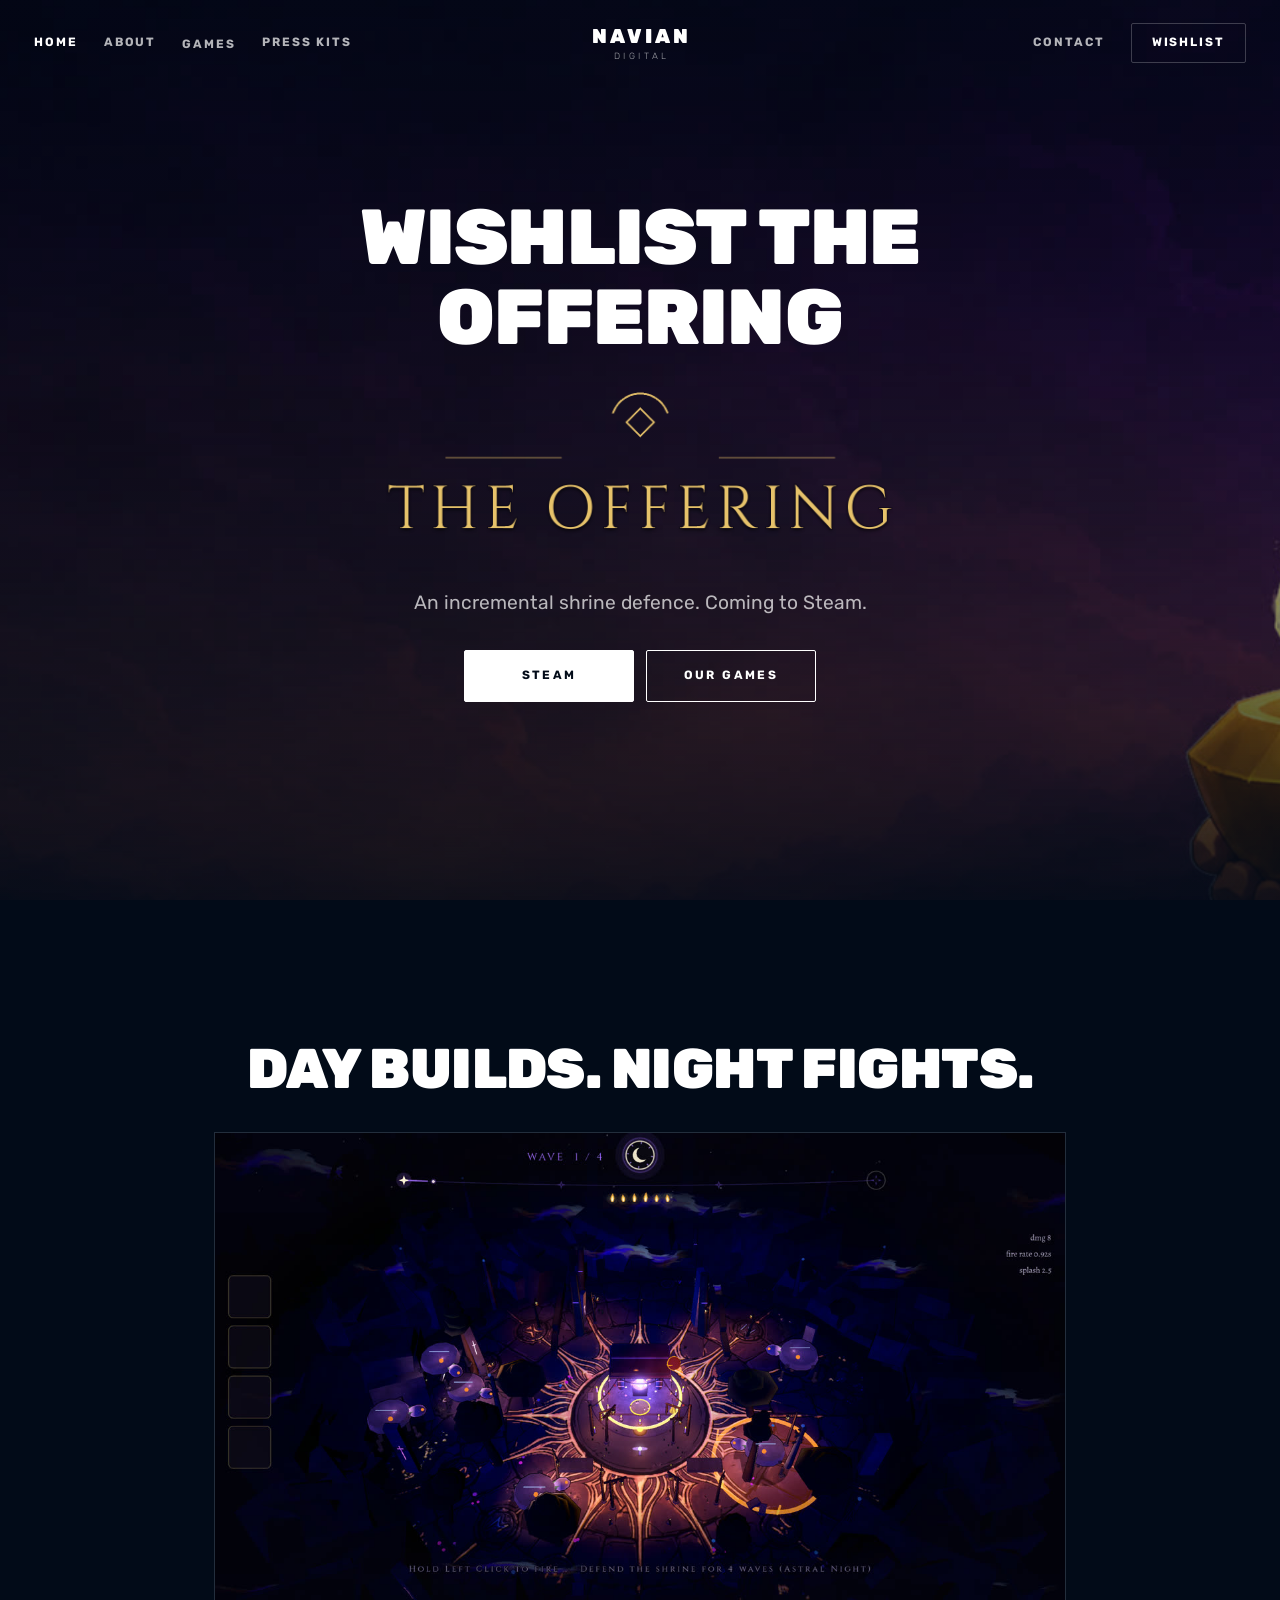
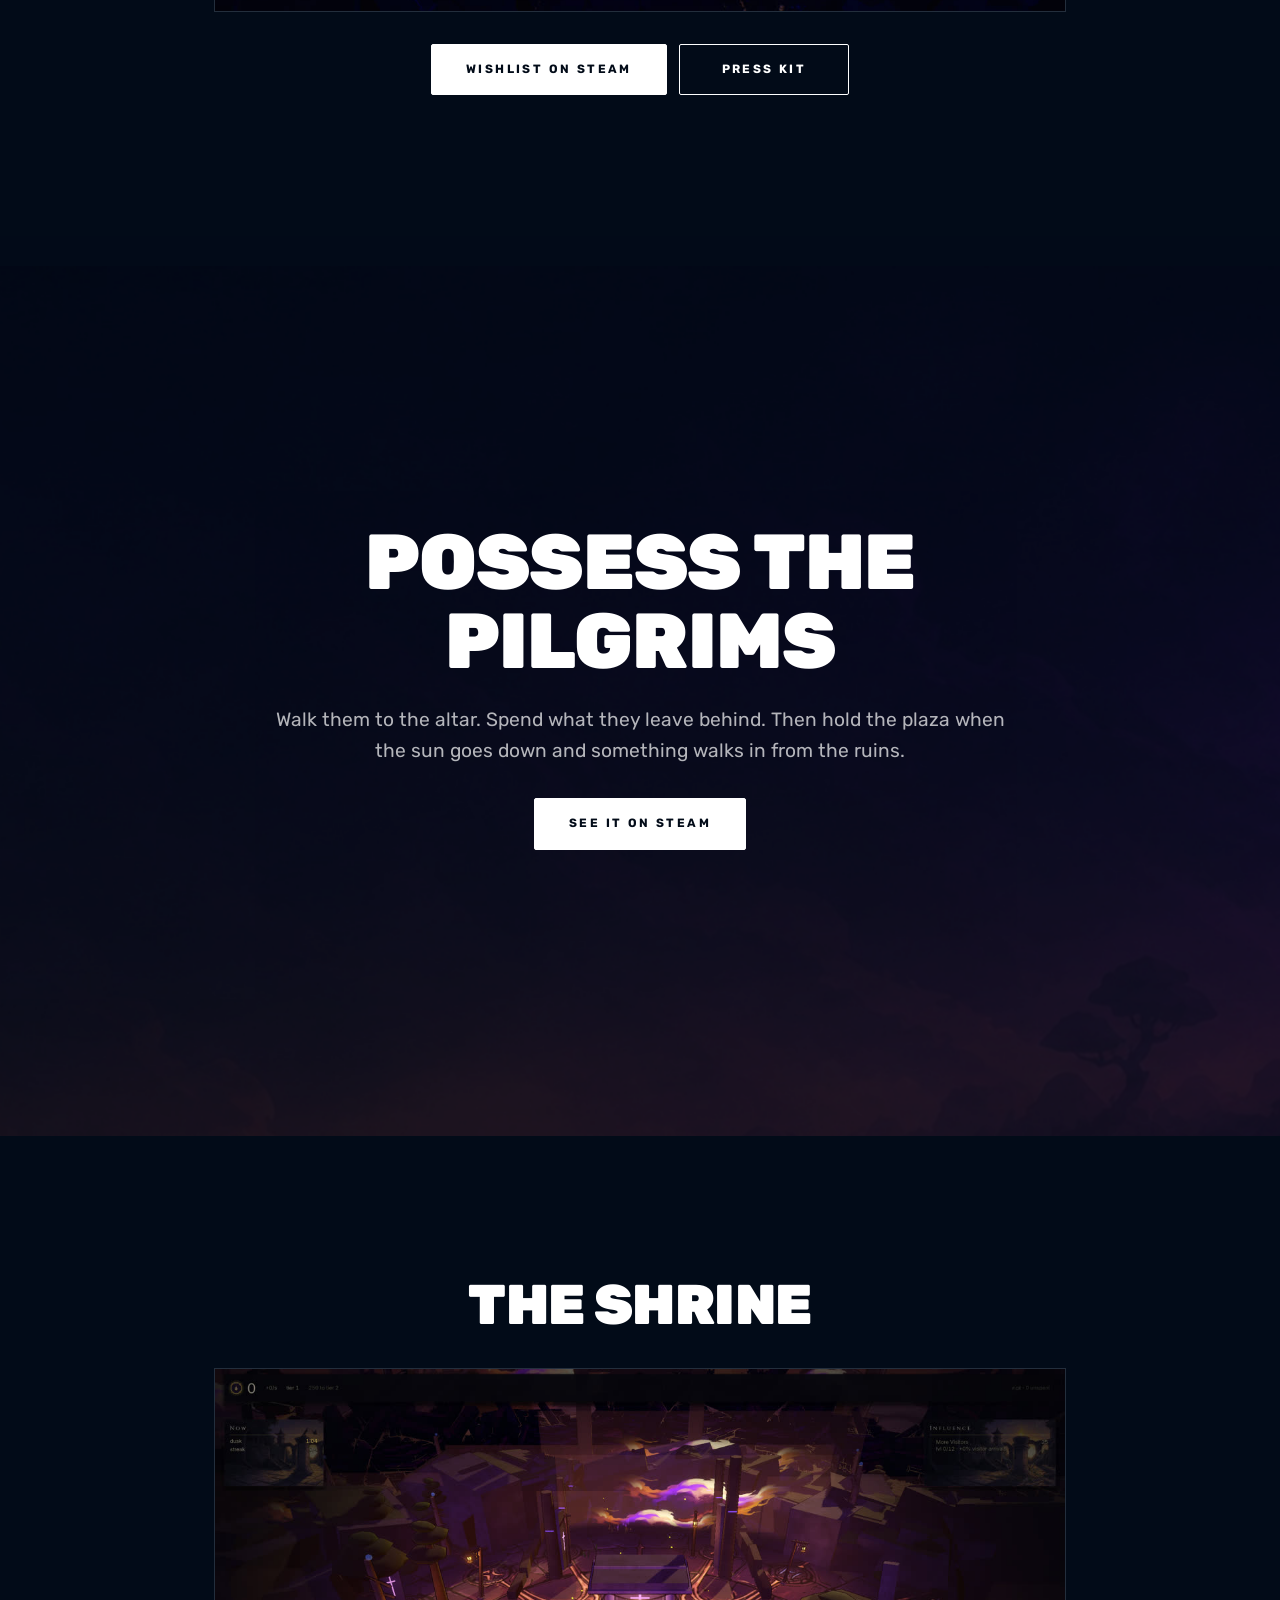
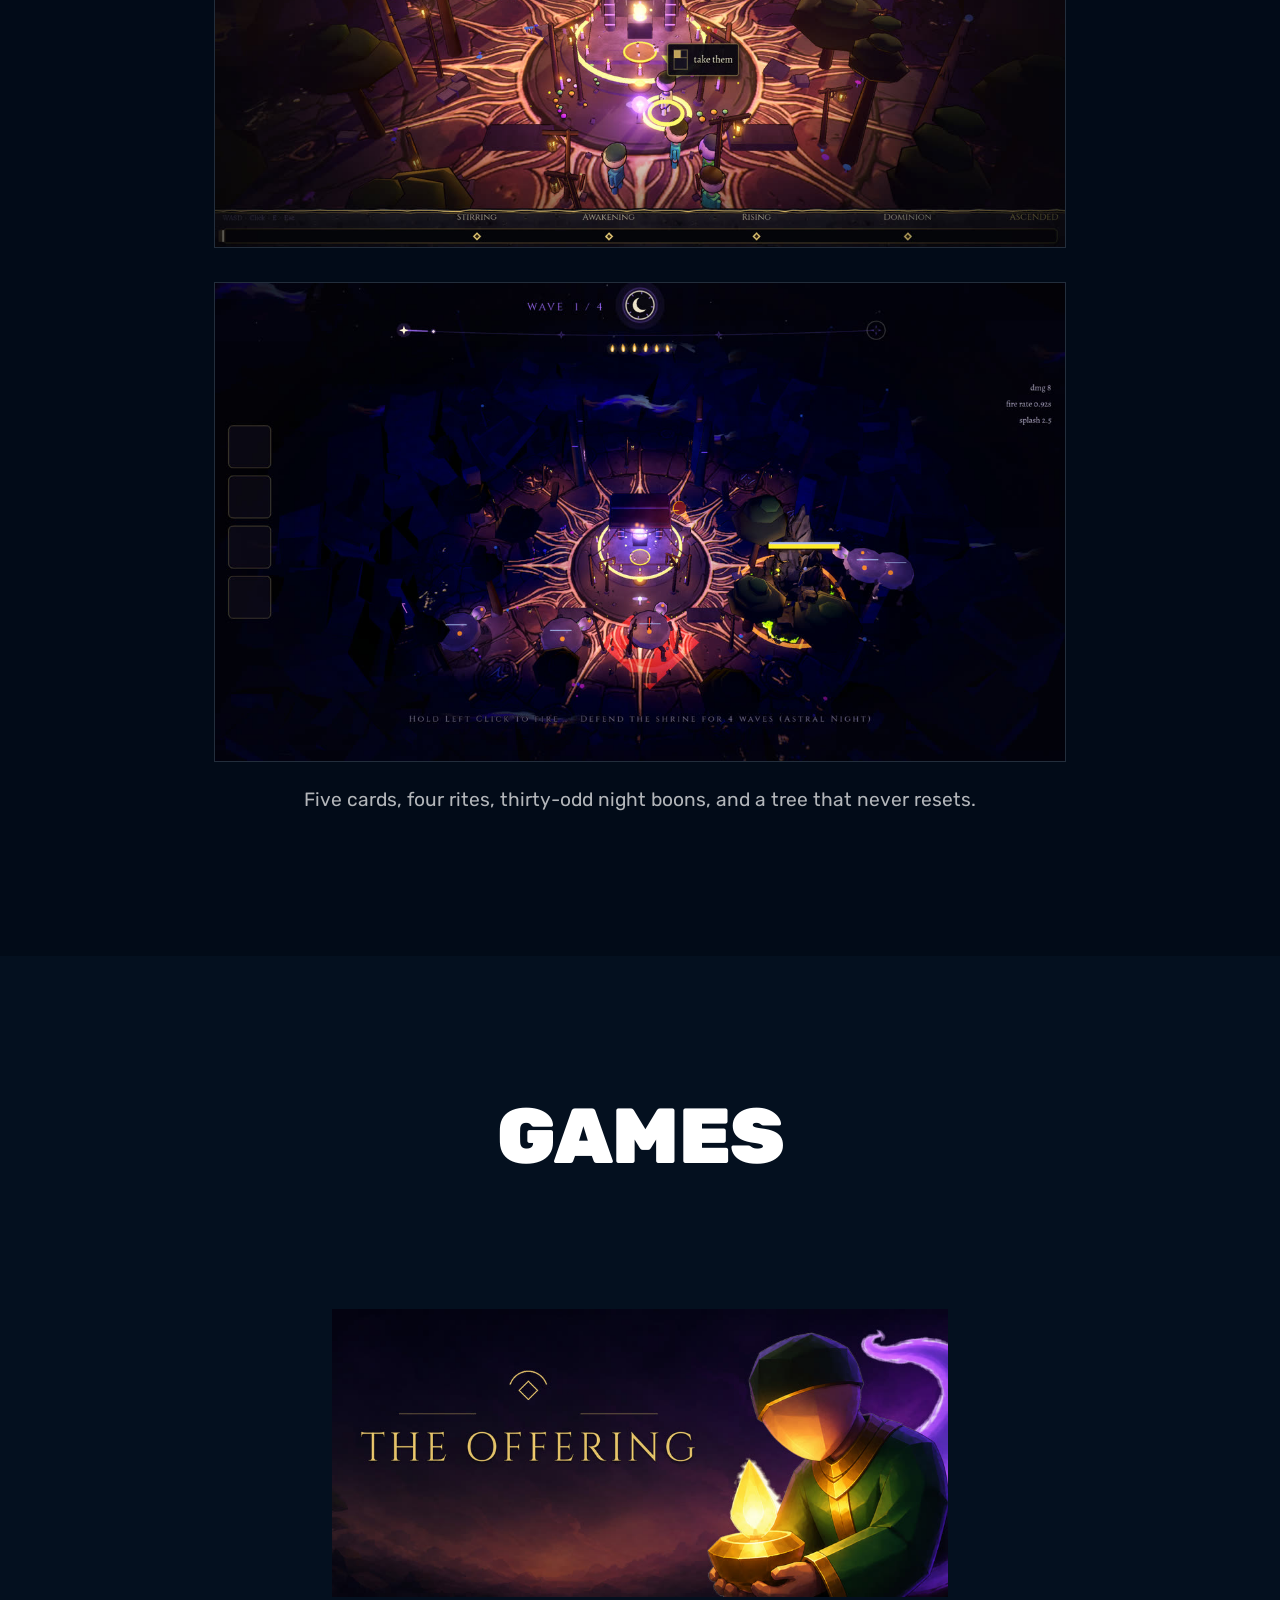
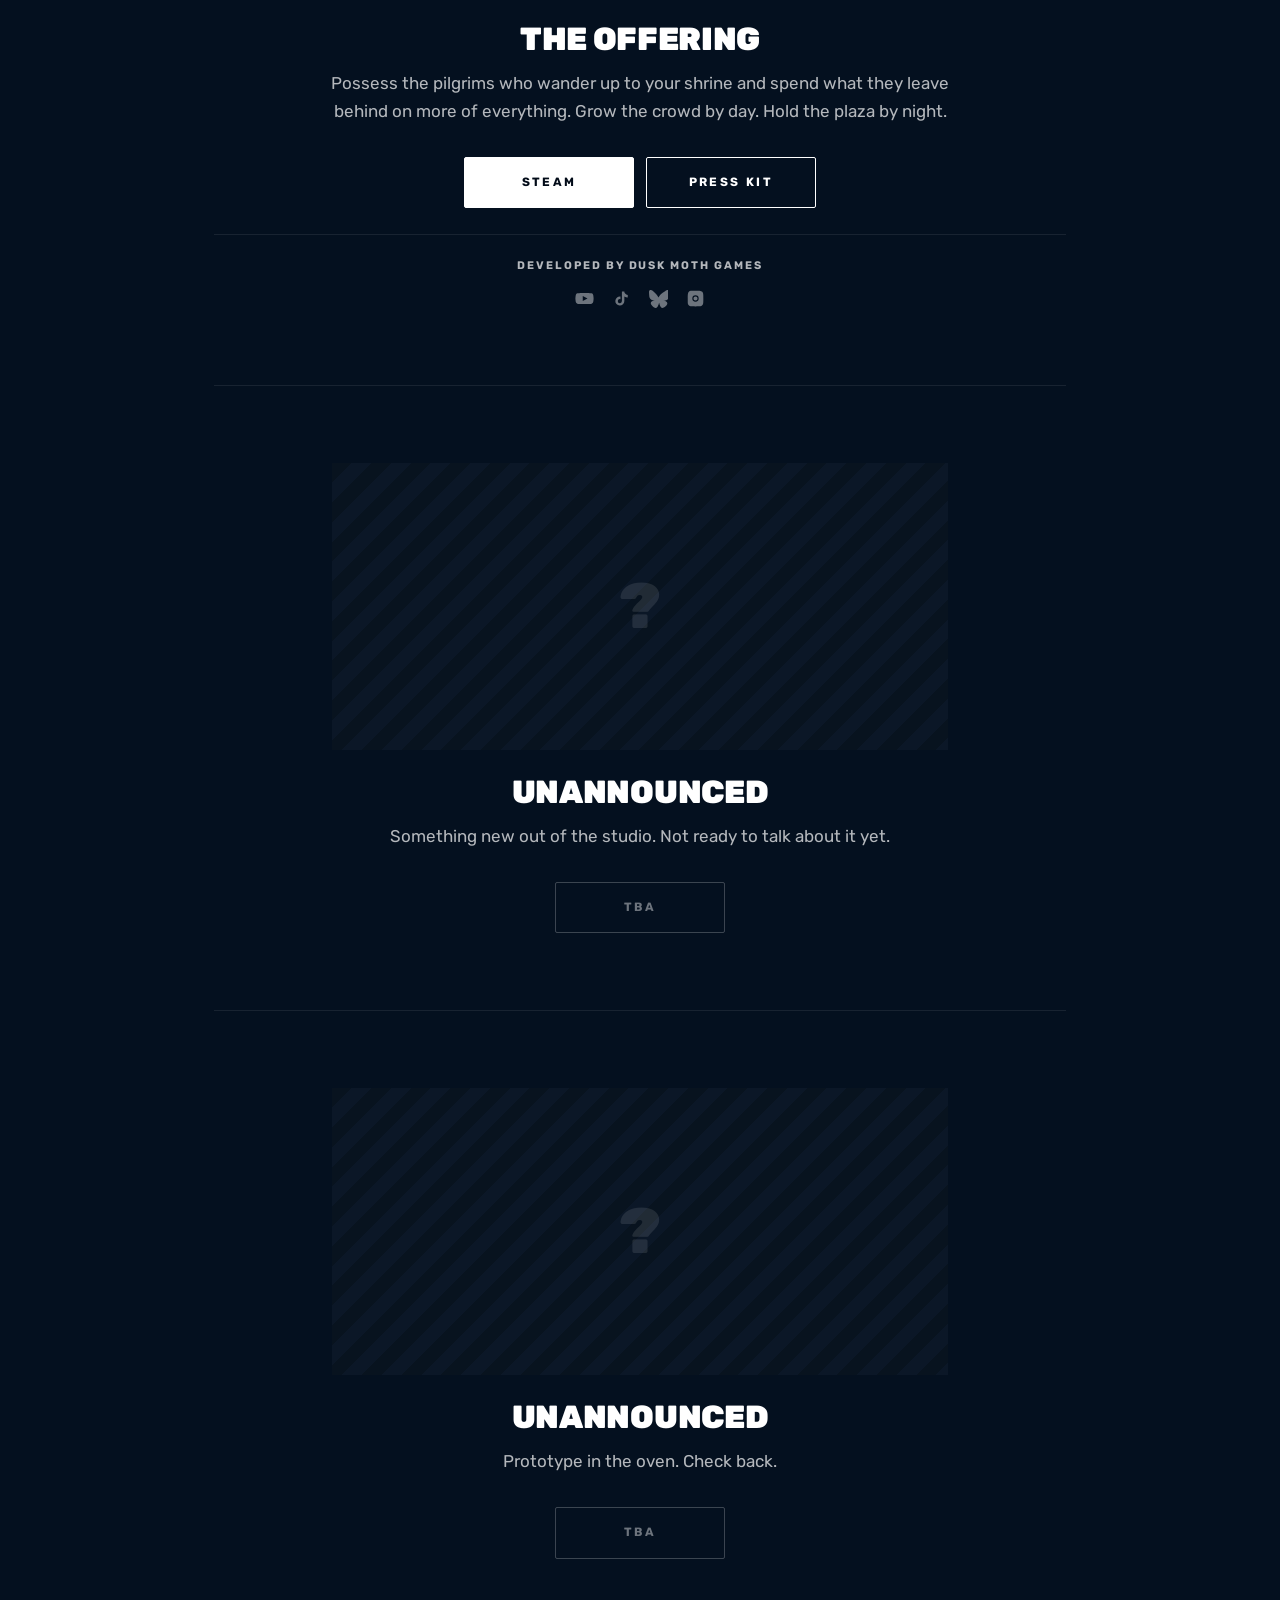
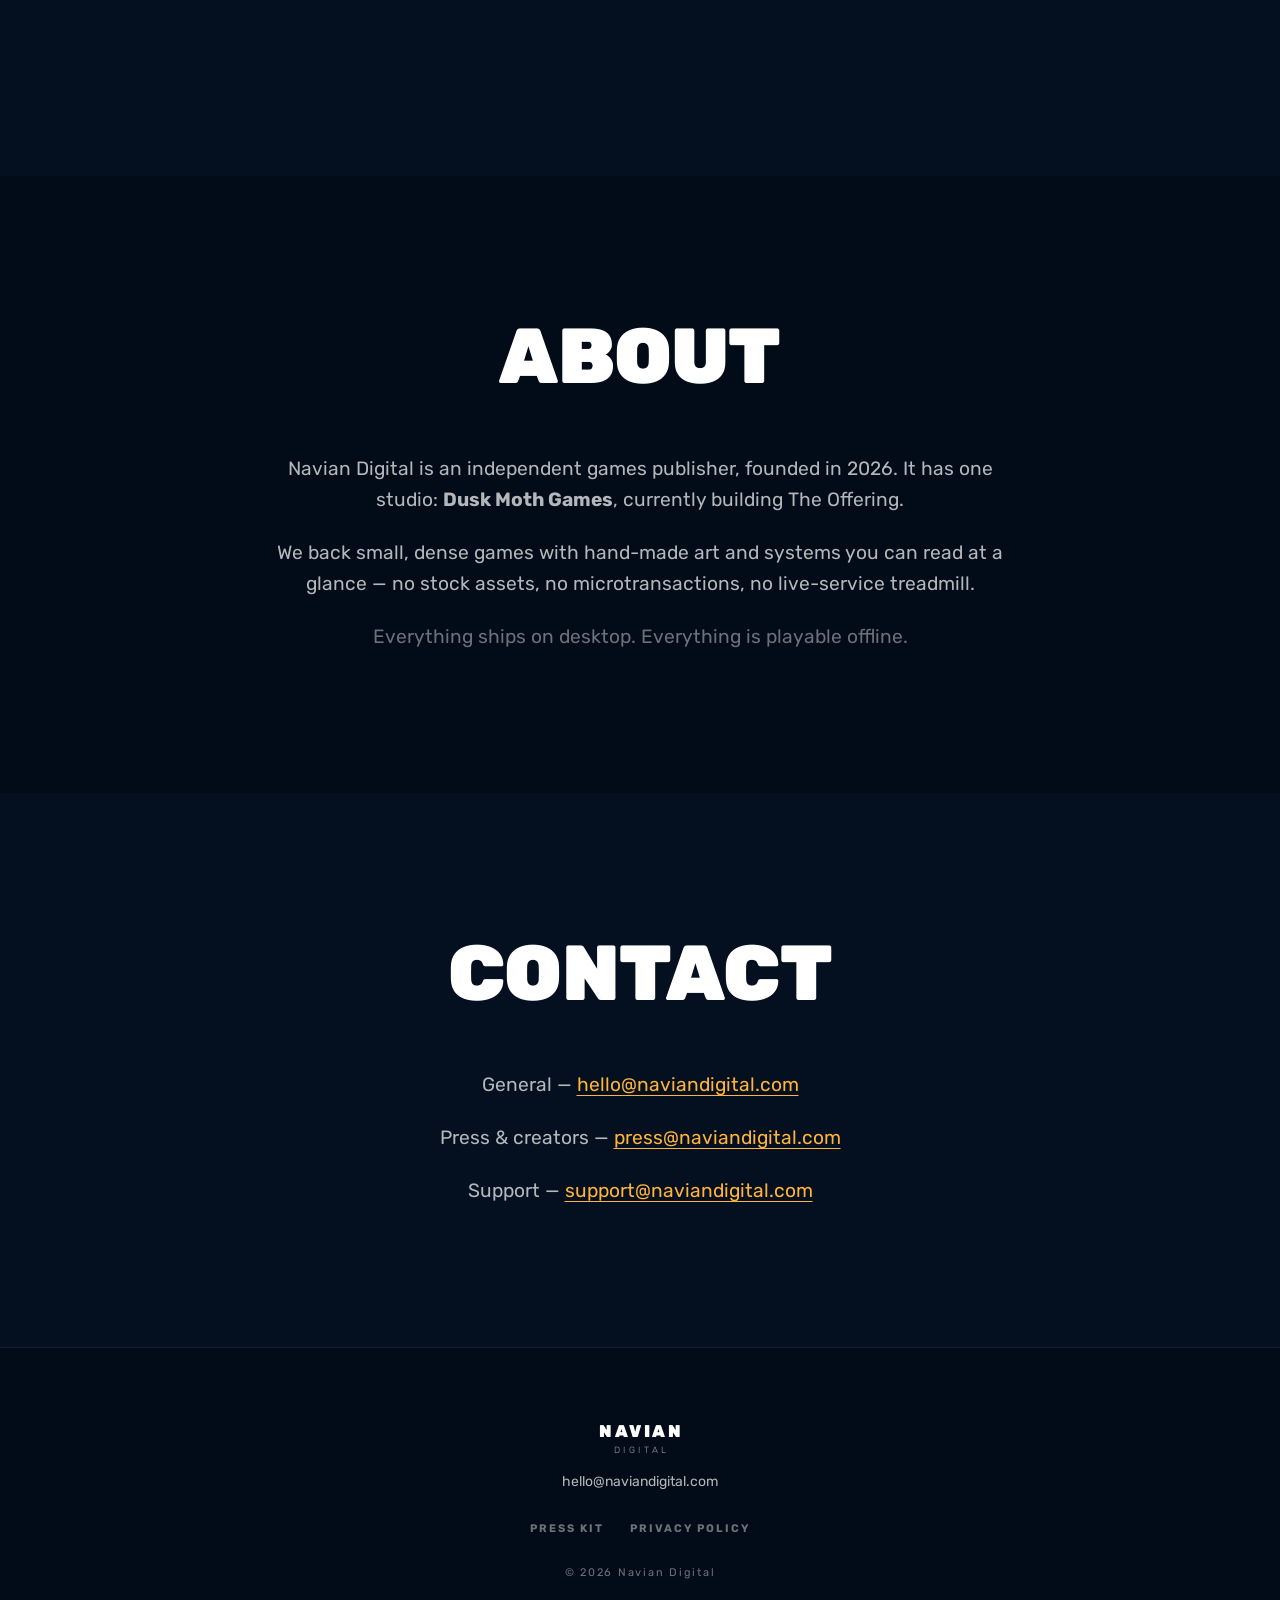
==== commit 99fac909: "The Offering is not released — say coming, not out The hero read 'Out on Steam' directly under a Wis" ====
--- a/index.html
+++ b/index.html
@@ -72,7 +72,7 @@
   <div class="band__content">
     <h1>WISHLIST THE OFFERING</h1>
     <img class="keyart" src="assets/img/offering_logo.png" alt="The Offering" width="1180" height="400">
-    <p class="lede">An incremental shrine defence. Out on Steam.</p>
+    <p class="lede">An incremental shrine defence. Coming to Steam.</p>
     <div class="btn-row">
       <a class="btn btn--solid" href="https://store.steampowered.com/app/5069510/The_Offering/" target="_blank" rel="noopener">Steam</a>
       <a class="btn" href="#games">Our games</a>
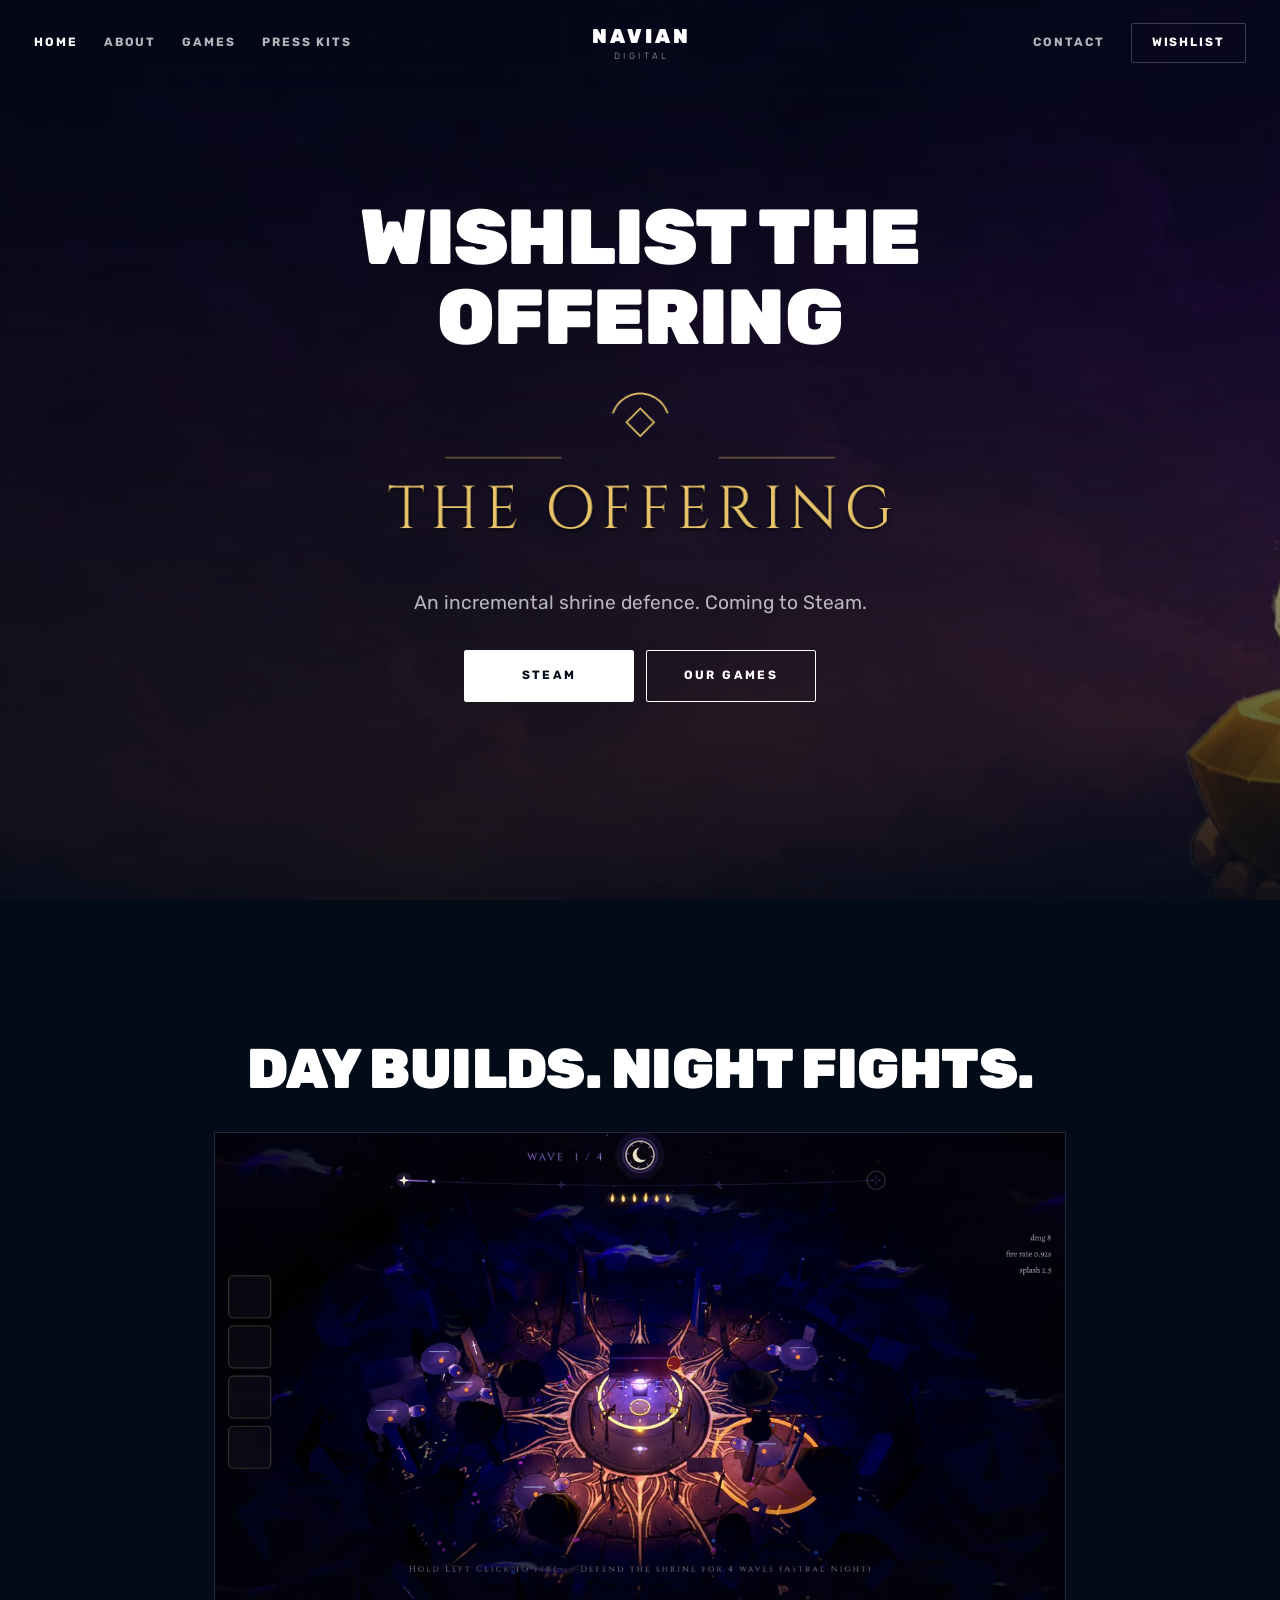
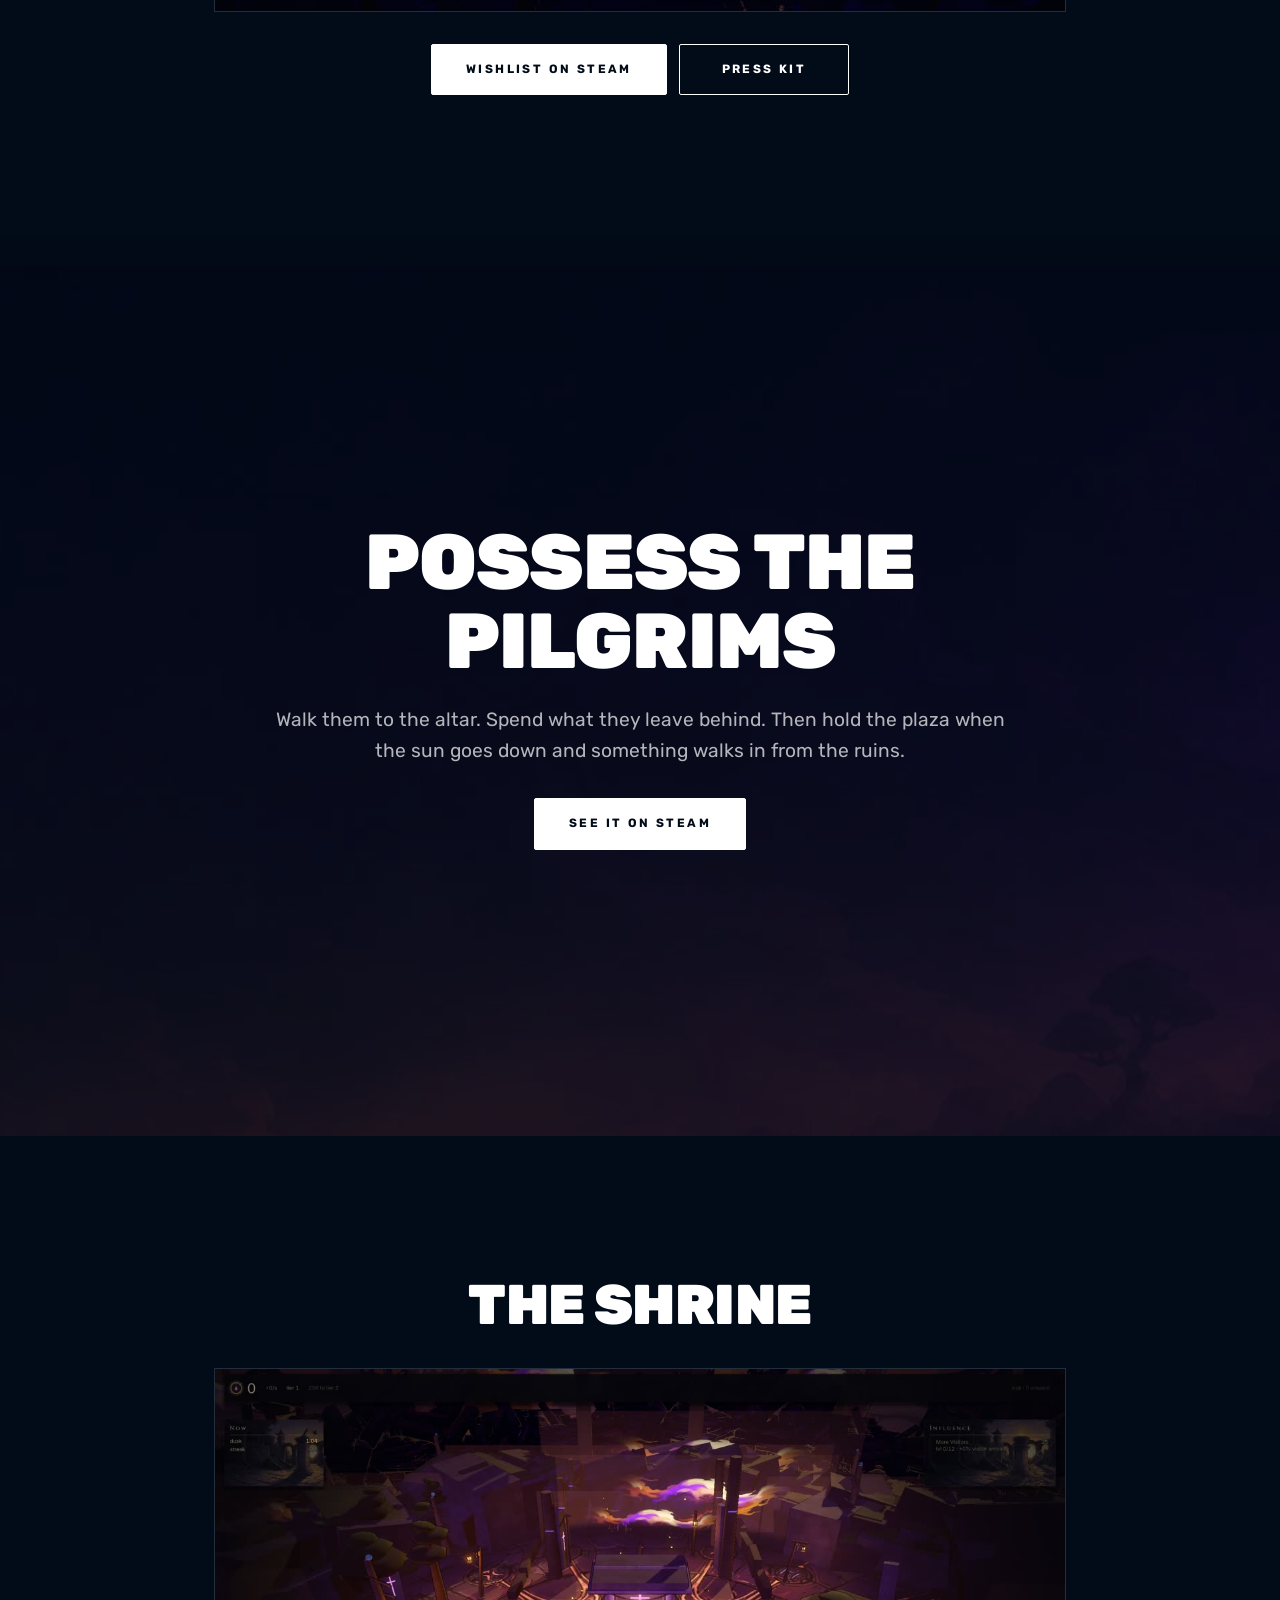
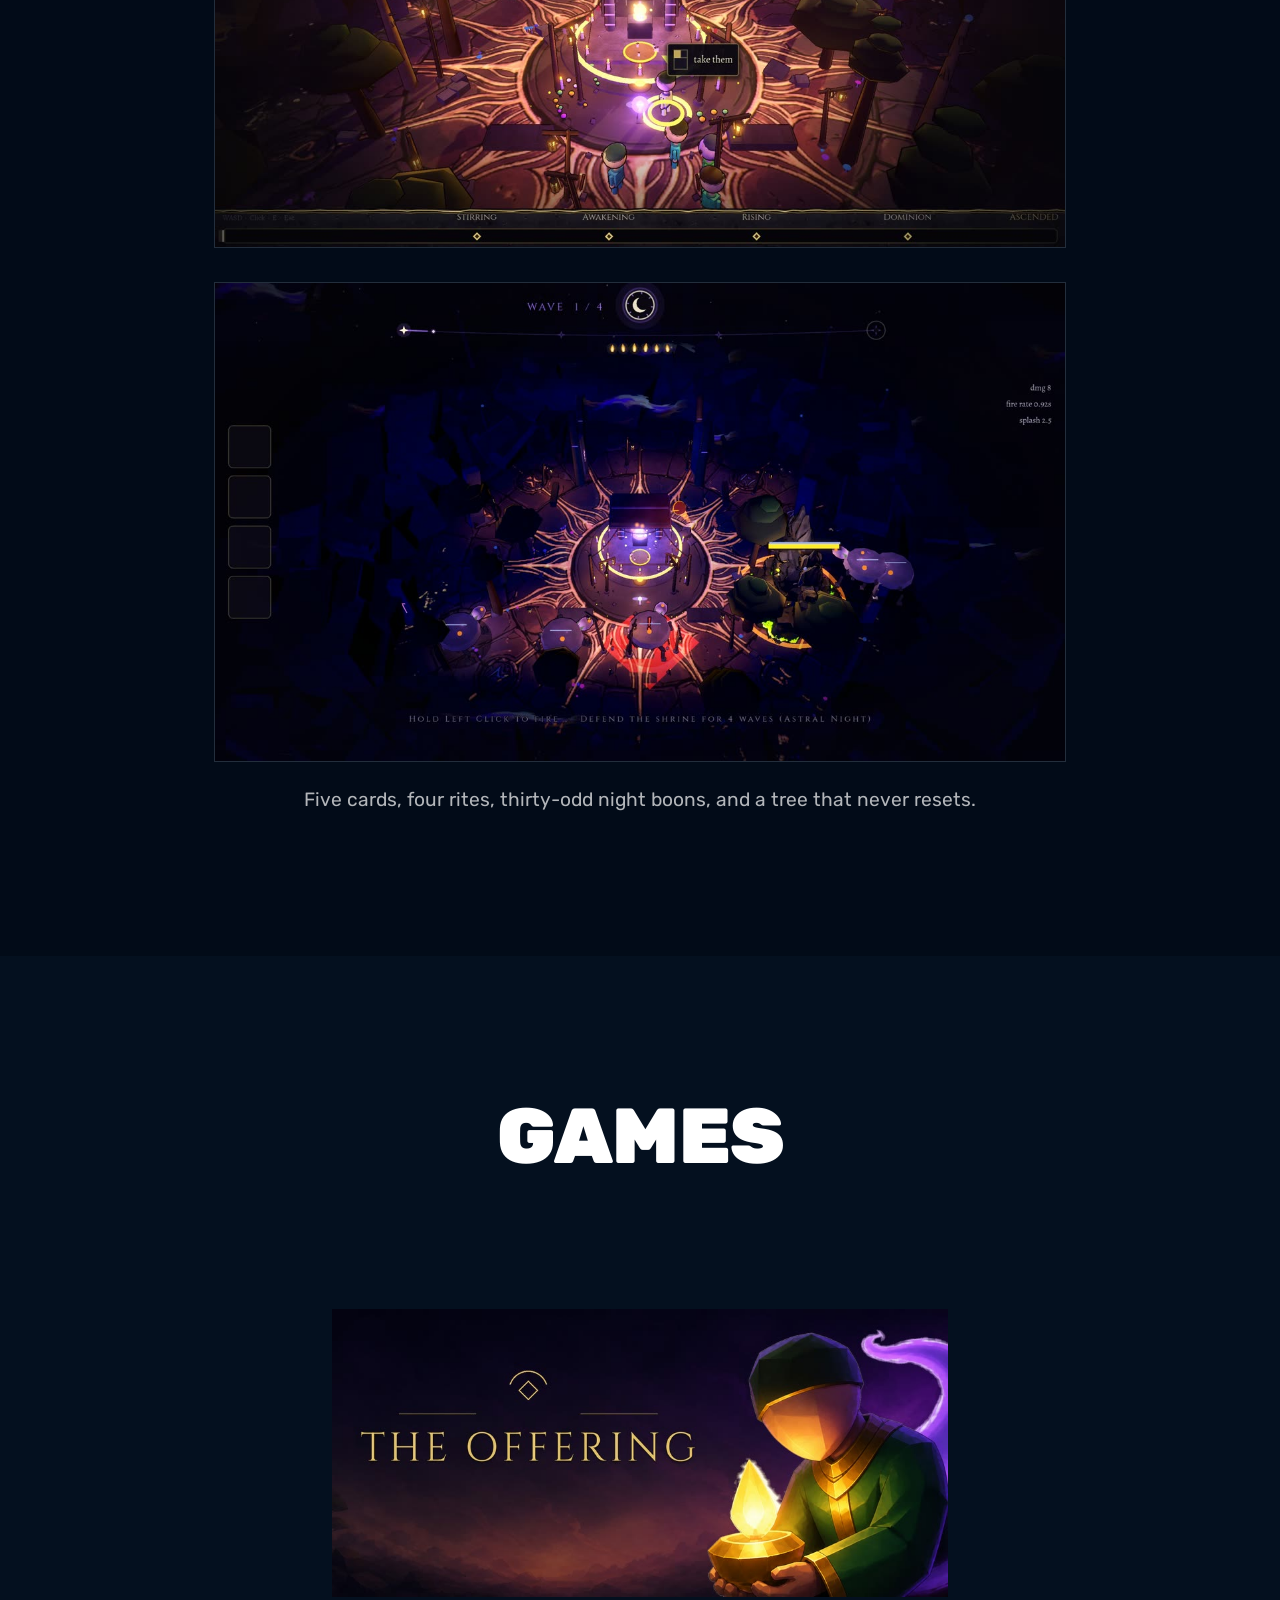
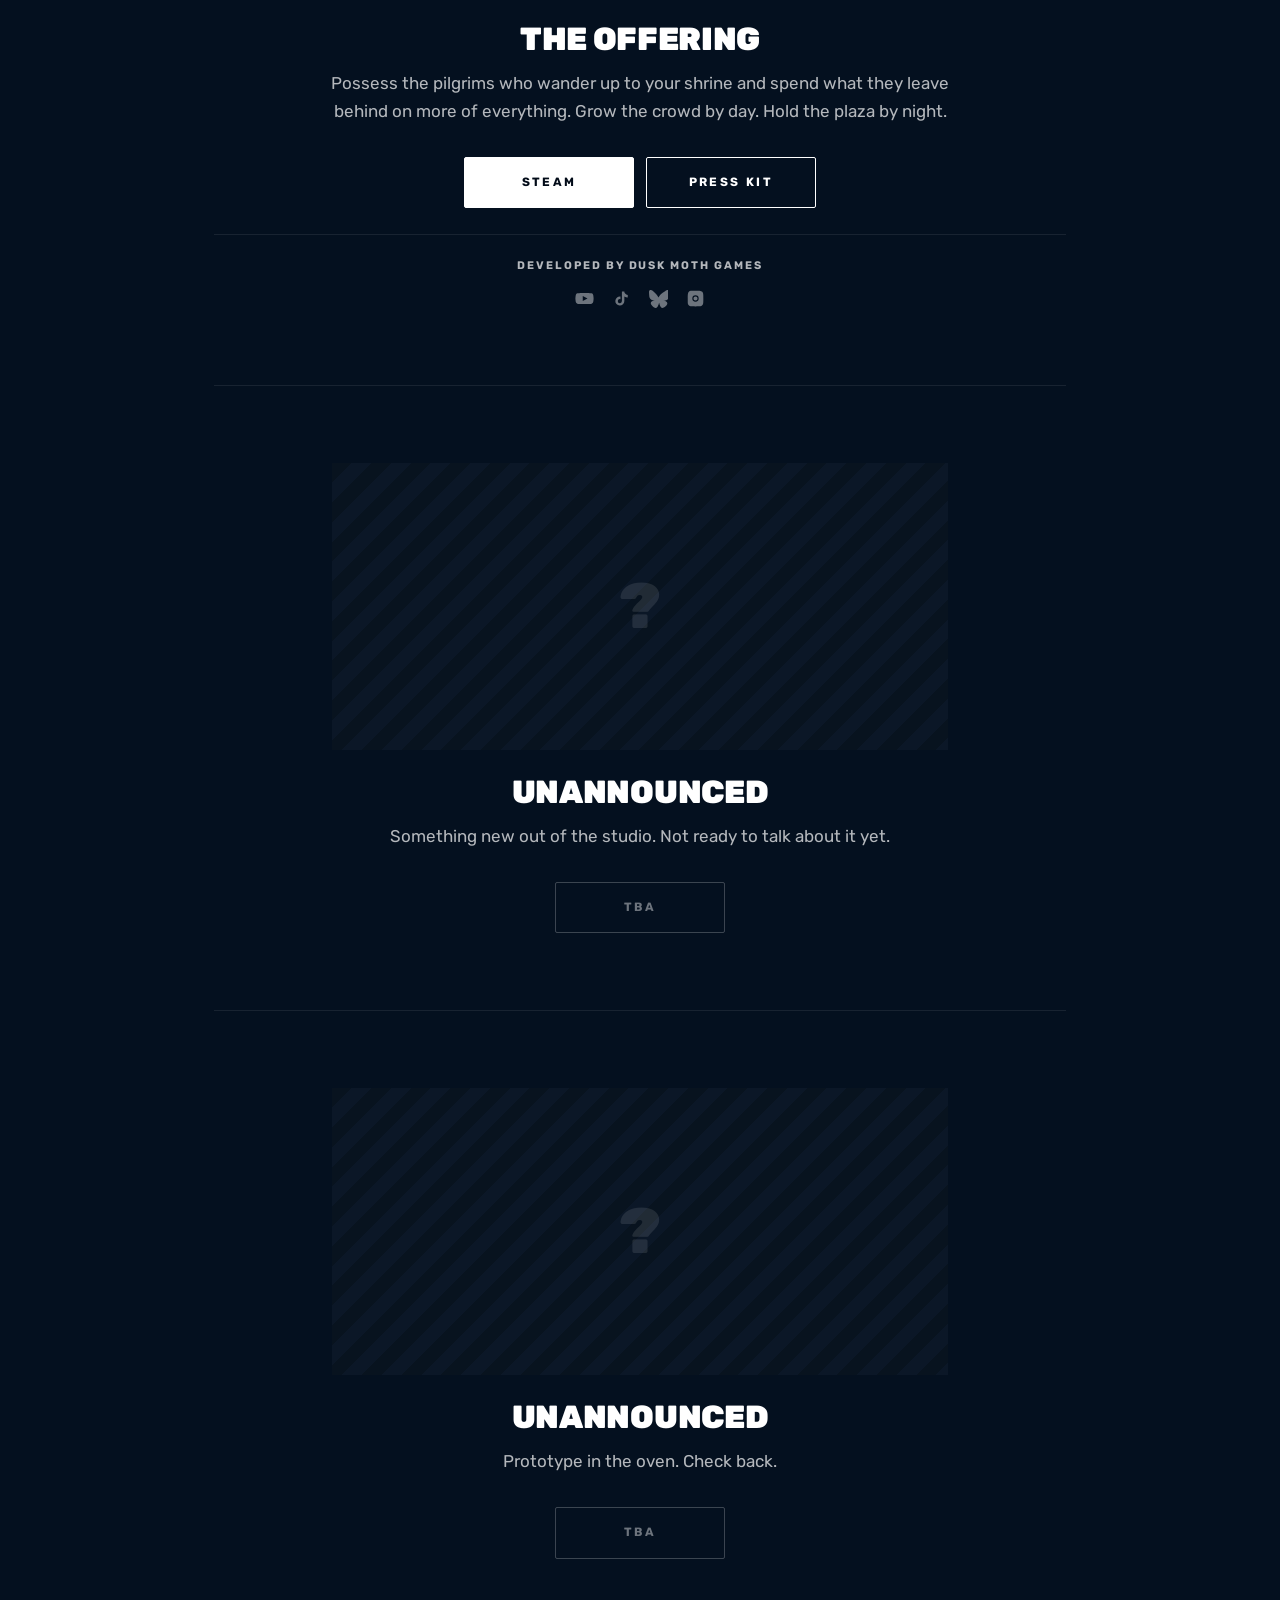
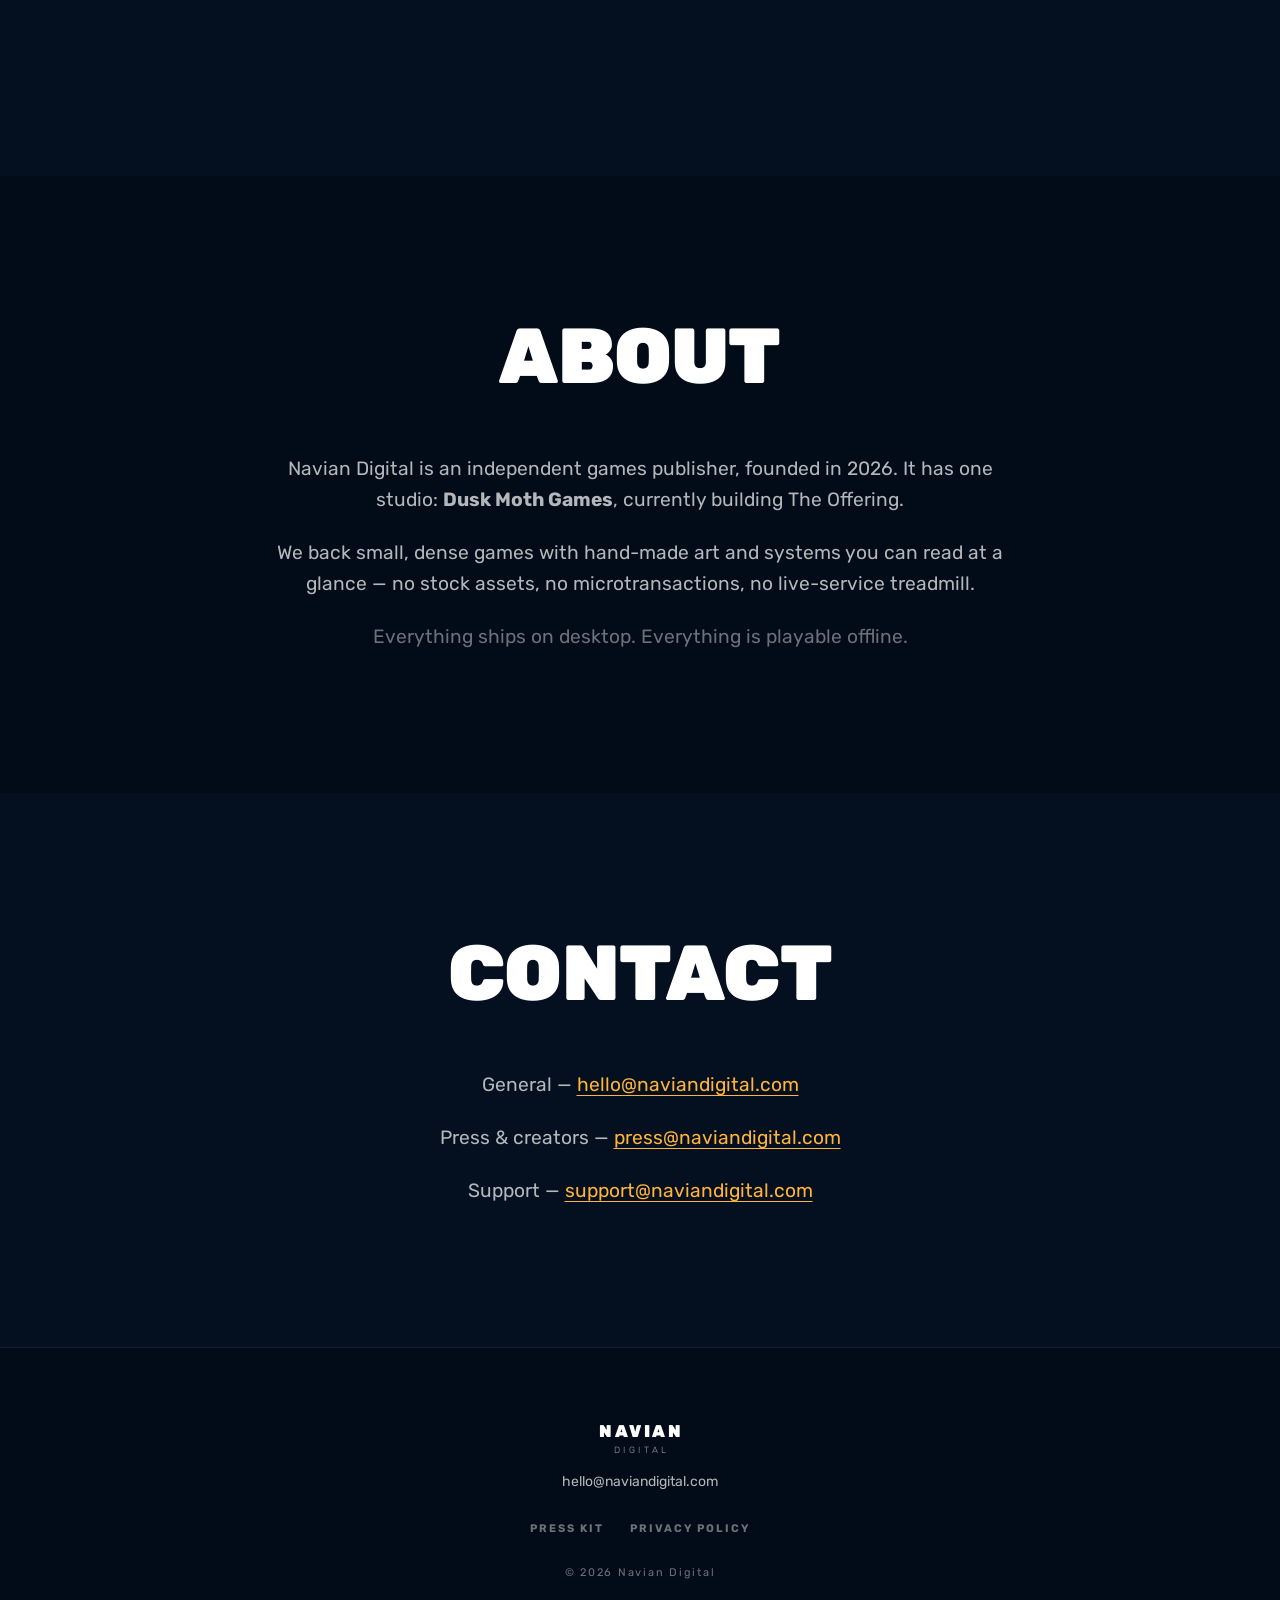
==== commit b4b90f97: "Re-encode every JPEG at 4:2:0 — 4:4:4 does not decode reliably in iOS Safari Reported as the vertica" ====
--- a/index.html
+++ b/index.html
@@ -71,7 +71,7 @@
   <div class="band__scrim"></div>
   <div class="band__content">
     <h1>WISHLIST THE OFFERING</h1>
-    <img class="keyart" src="assets/img/offering_logo.png" alt="The Offering" width="1180" height="400">
+    <img class="keyart" src="assets/img/offering_logo.png" alt="The Offering" width="1180" height="400" decoding="async">
     <p class="lede">An incremental shrine defence. Coming to Steam.</p>
     <div class="btn-row">
       <a class="btn btn--solid" href="https://store.steampowered.com/app/5069510/The_Offering/" target="_blank" rel="noopener">Steam</a>
@@ -113,8 +113,8 @@
 <section class="band band--flat" id="screens">
   <div class="band__content">
     <h2>THE SHRINE</h2>
-    <div class="framed"><img src="assets/img/shot_1_early_day.jpg" alt="The shrine plaza by day" loading="lazy"></div>
-    <div class="framed"><img src="assets/img/shot_3_night_boss.jpg" alt="A boss wave at night" loading="lazy"></div>
+    <div class="framed"><img src="assets/img/shot_1_early_day.jpg" width="1280" height="720" alt="The shrine plaza by day" loading="lazy" decoding="async"></div>
+    <div class="framed"><img src="assets/img/shot_3_night_boss.jpg" width="1280" height="720" alt="A boss wave at night" loading="lazy" decoding="async"></div>
     <p class="lede">Five cards, four rites, thirty-odd night boons, and a tree that never resets.</p>
   </div>
 </section>
@@ -126,7 +126,7 @@
 
     <article class="entry">
       <a class="entry__art" href="https://store.steampowered.com/app/5069510/The_Offering/" target="_blank" rel="noopener">
-        <img src="assets/img/offering_capsule.jpg" alt="The Offering" width="920" height="430">
+        <img src="assets/img/offering_capsule.jpg" alt="The Offering" width="920" height="430" loading="lazy" decoding="async">
       </a>
       <h3>THE OFFERING</h3>
       <p>Possess the pilgrims who wander up to your shrine and spend what they leave behind on more of everything. Grow the crowd by day. Hold the plaza by night.</p>
--- a/css/style.css
+++ b/css/style.css
@@ -132,8 +132,12 @@
 }
 .mast-cta:hover{ background:var(--paper); border-color:var(--paper); color:var(--ink) !important; }
 
-/* nav folder (landfall's Games dropdown) */
-.mast-folder{ position:relative; }
+/* nav folder (landfall's Games dropdown)
+   display:flex matters — the sibling nav links are direct children of the nav's
+   flex container and get blockified to the full line-height. The link in here
+   is one level deeper, so without this it stays inline in a taller line box and
+   sits ~4px below the others. */
+.mast-folder{ position:relative; display:flex; align-items:center; }
 .mast-folder__menu{
   position:absolute;
   top:100%; left:50%;
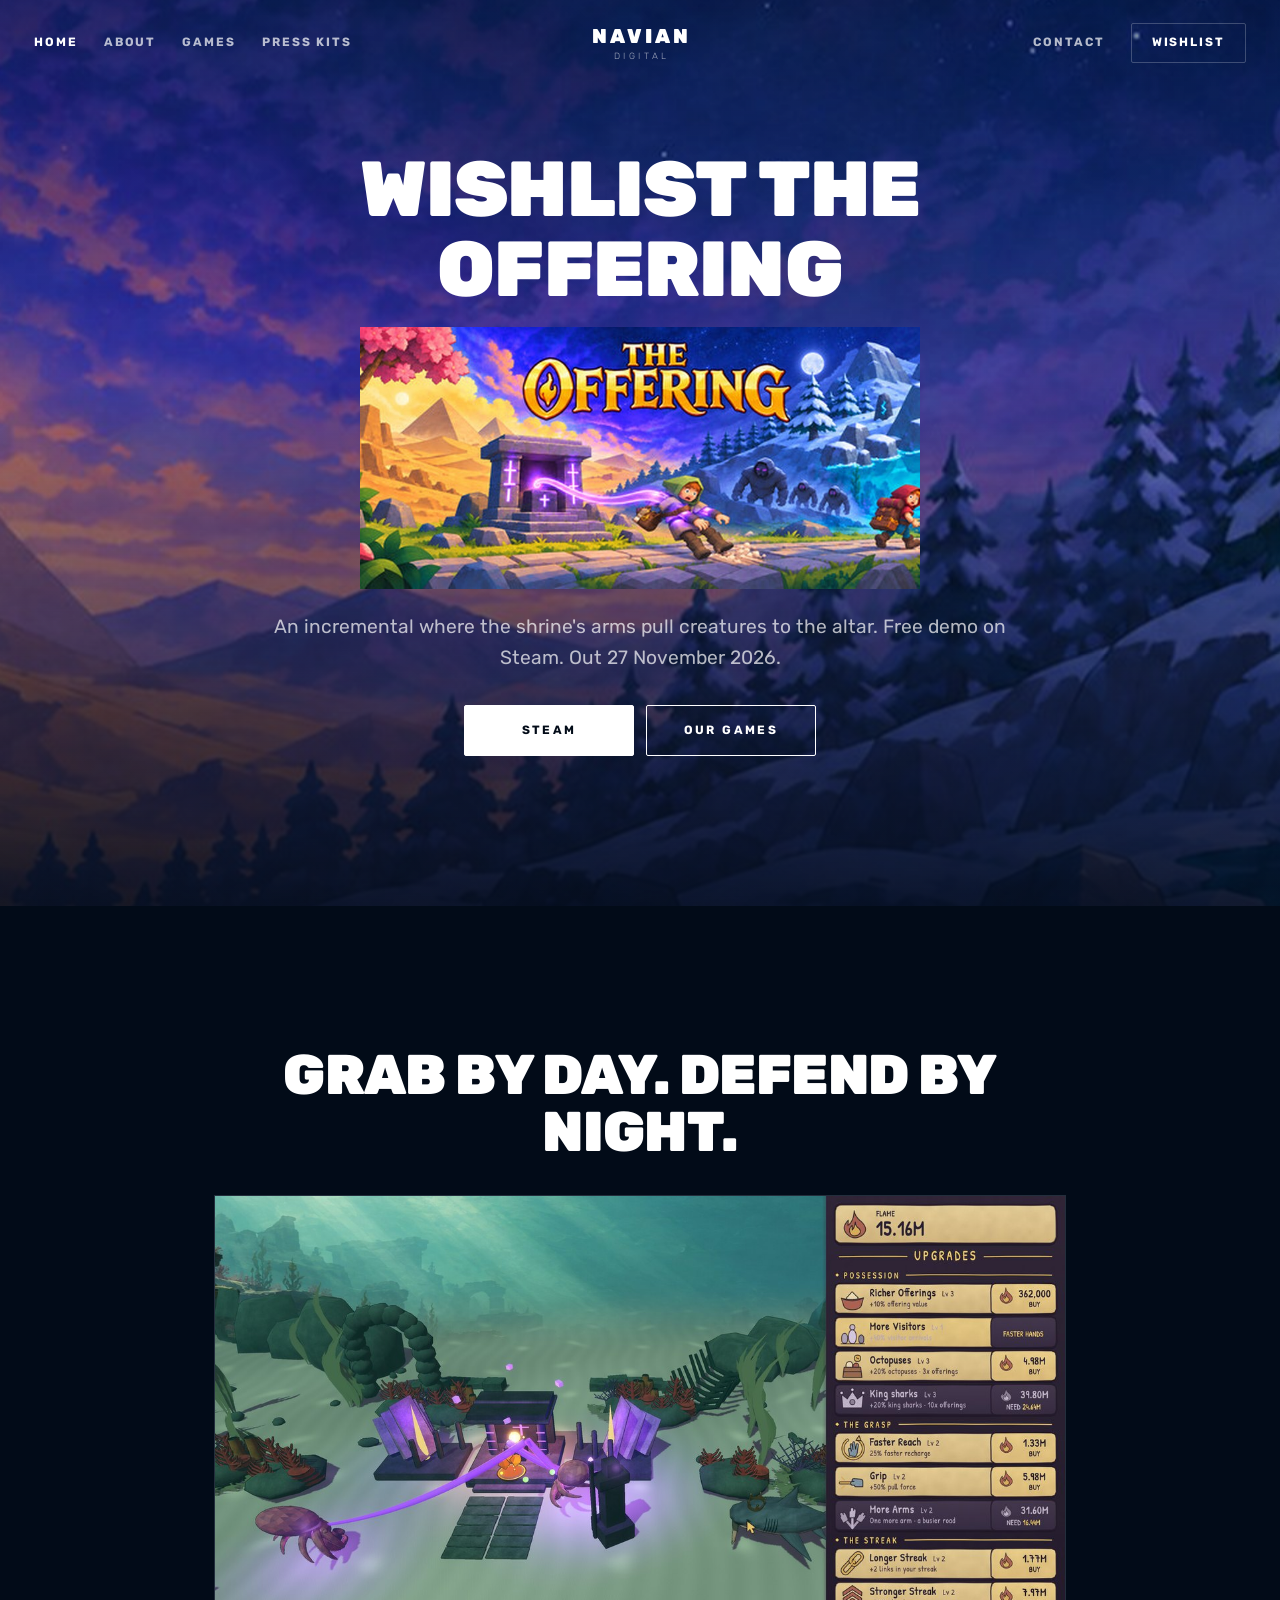
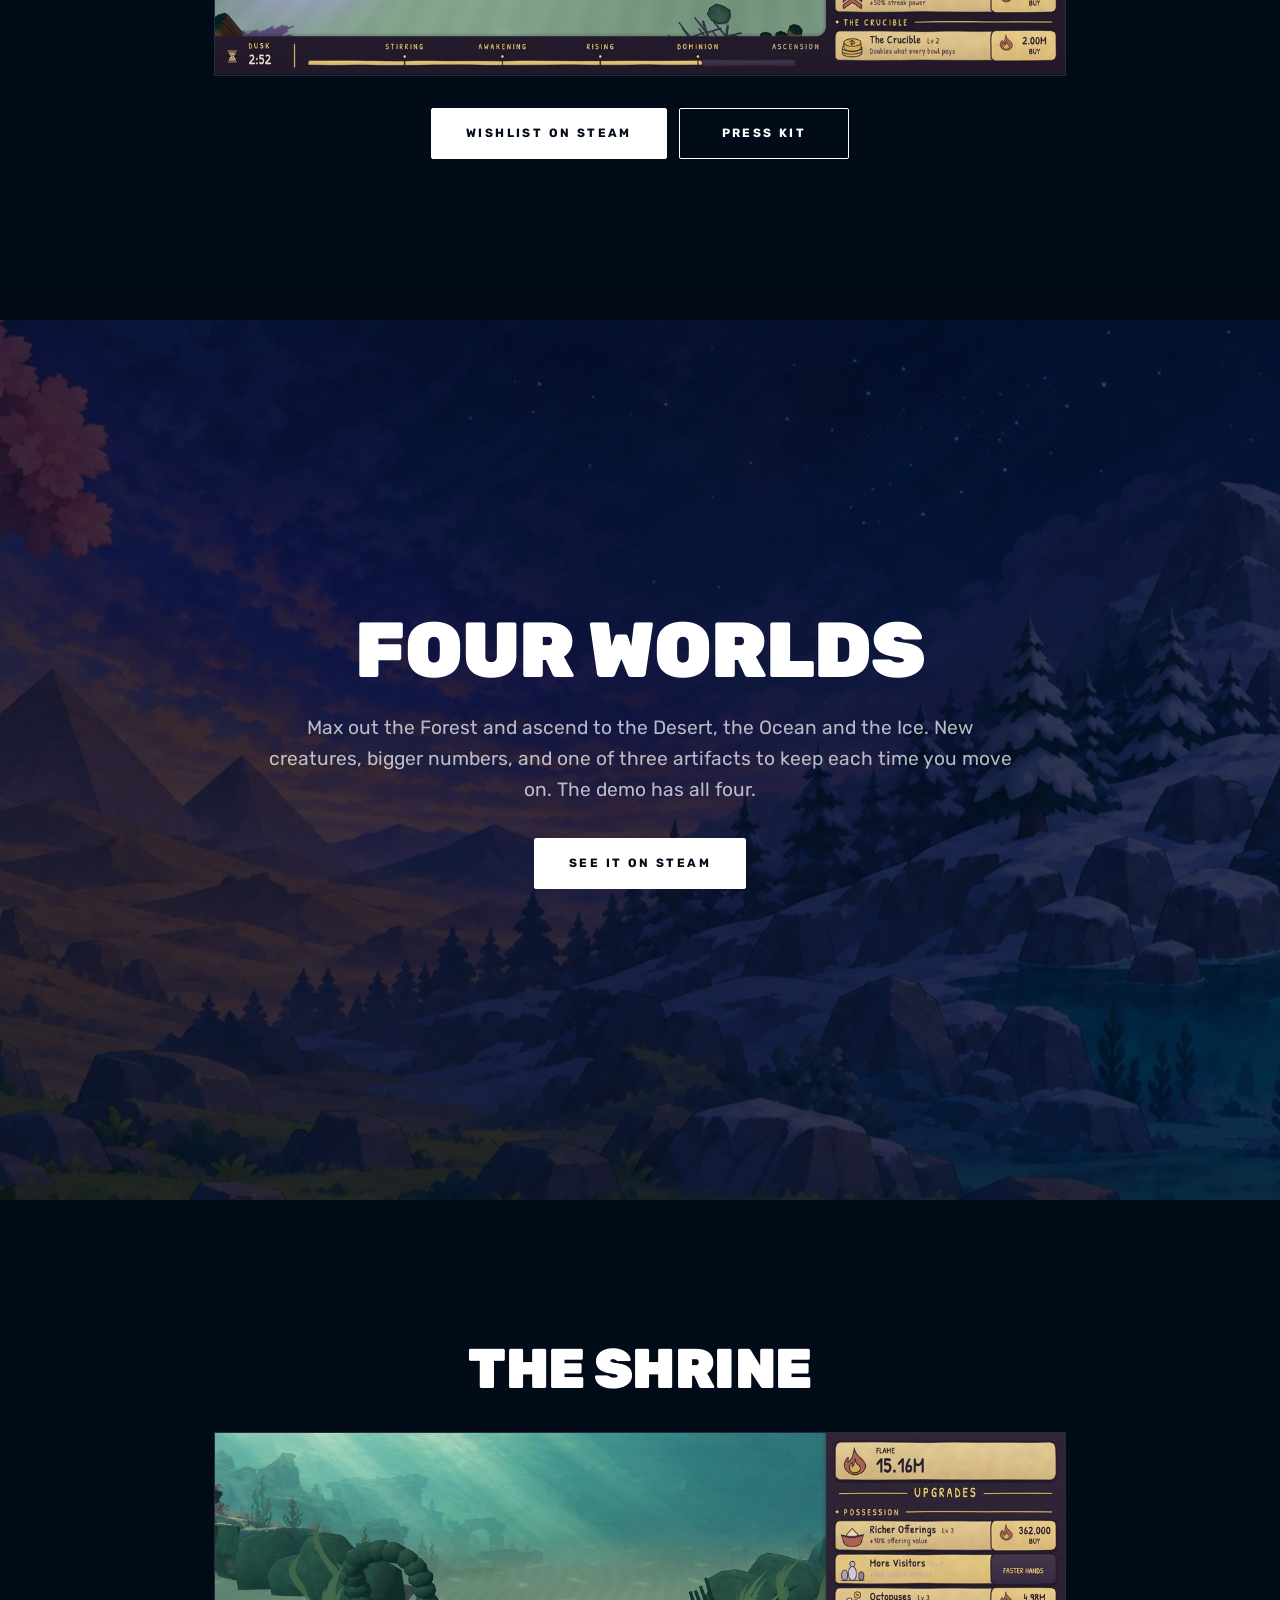
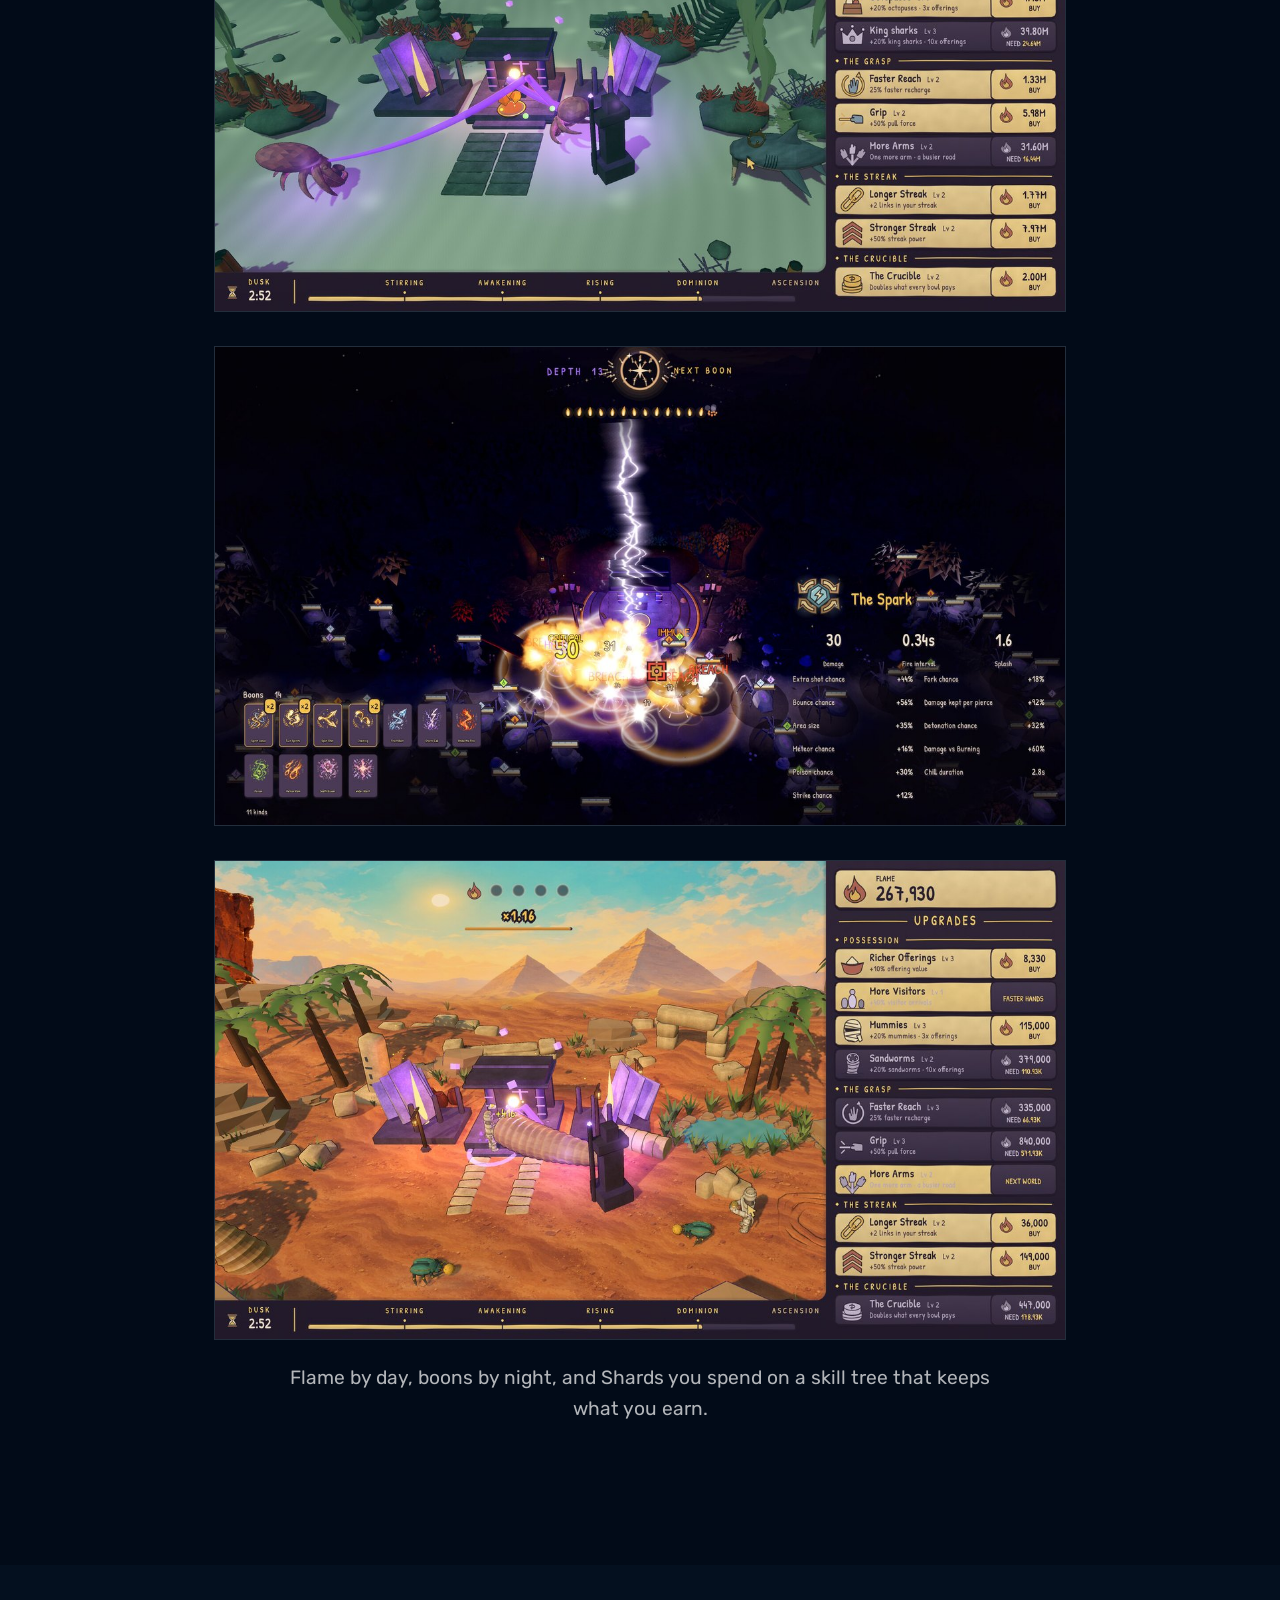
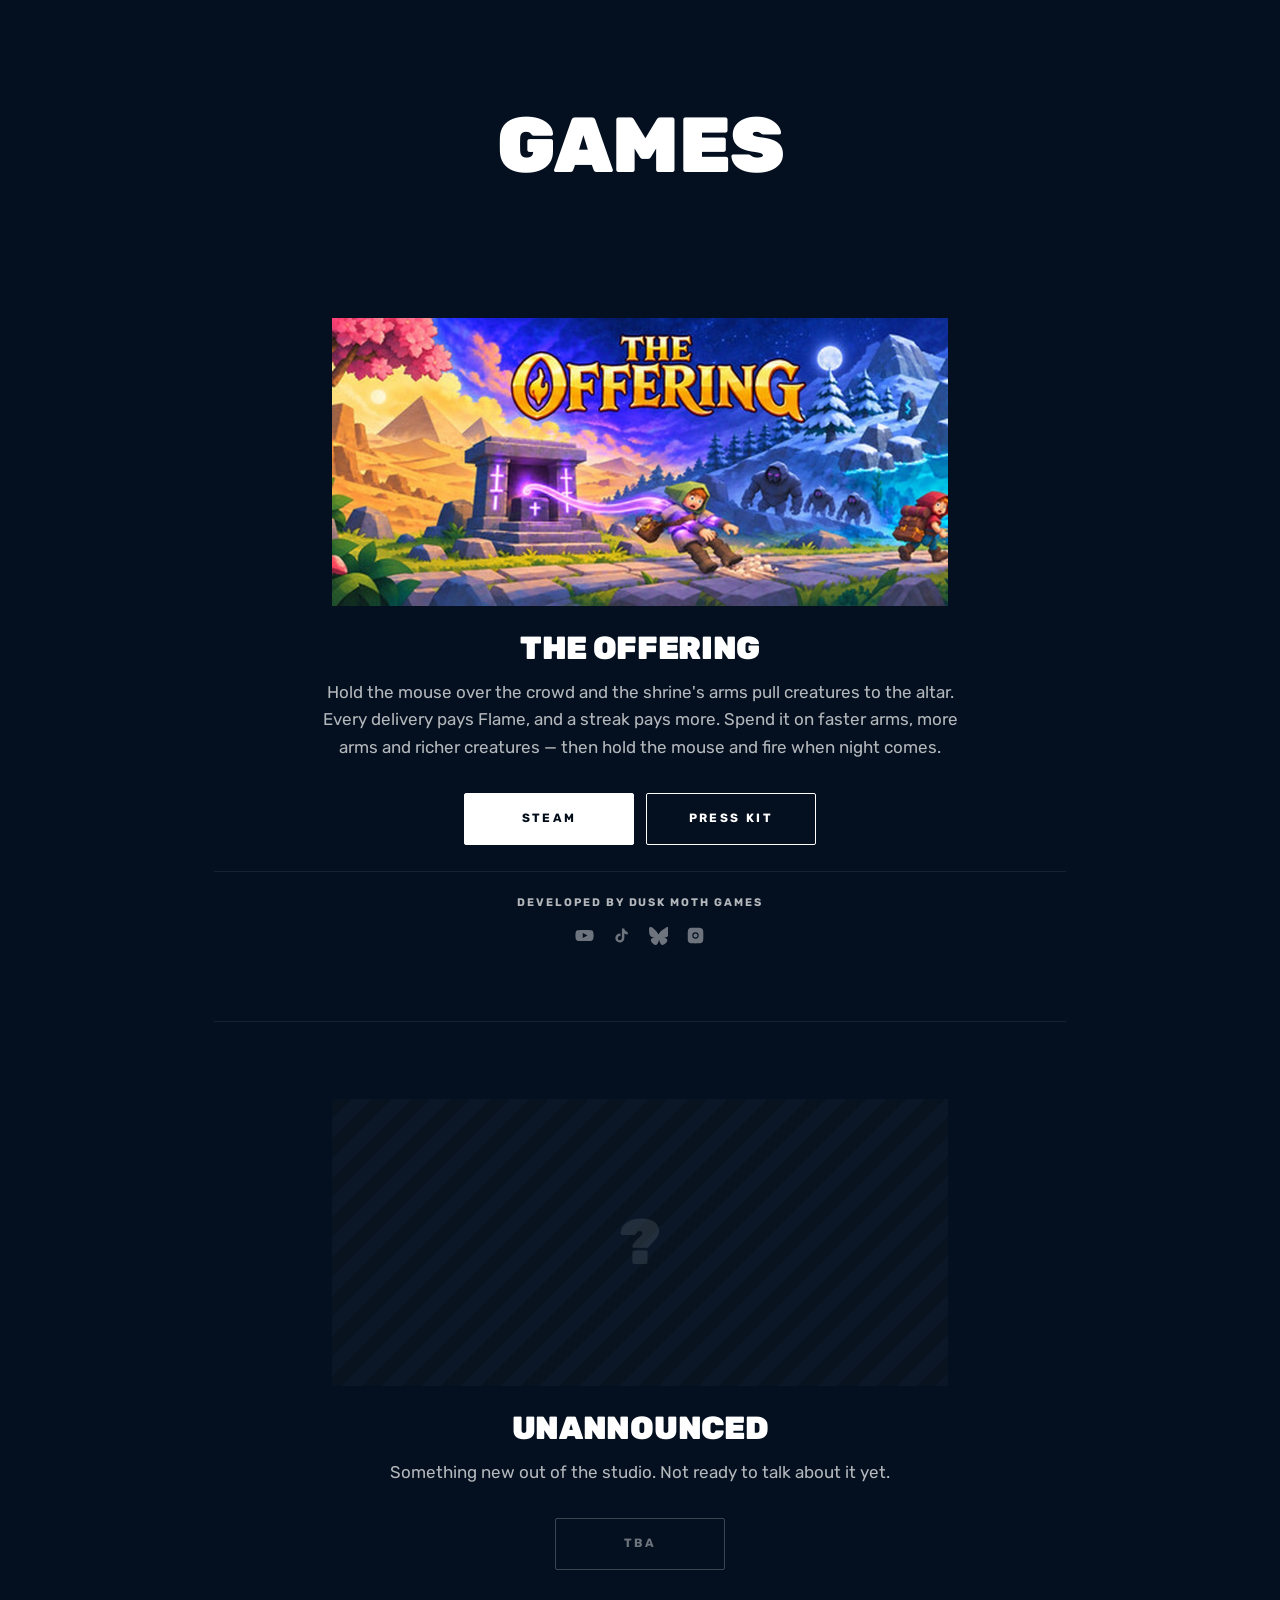
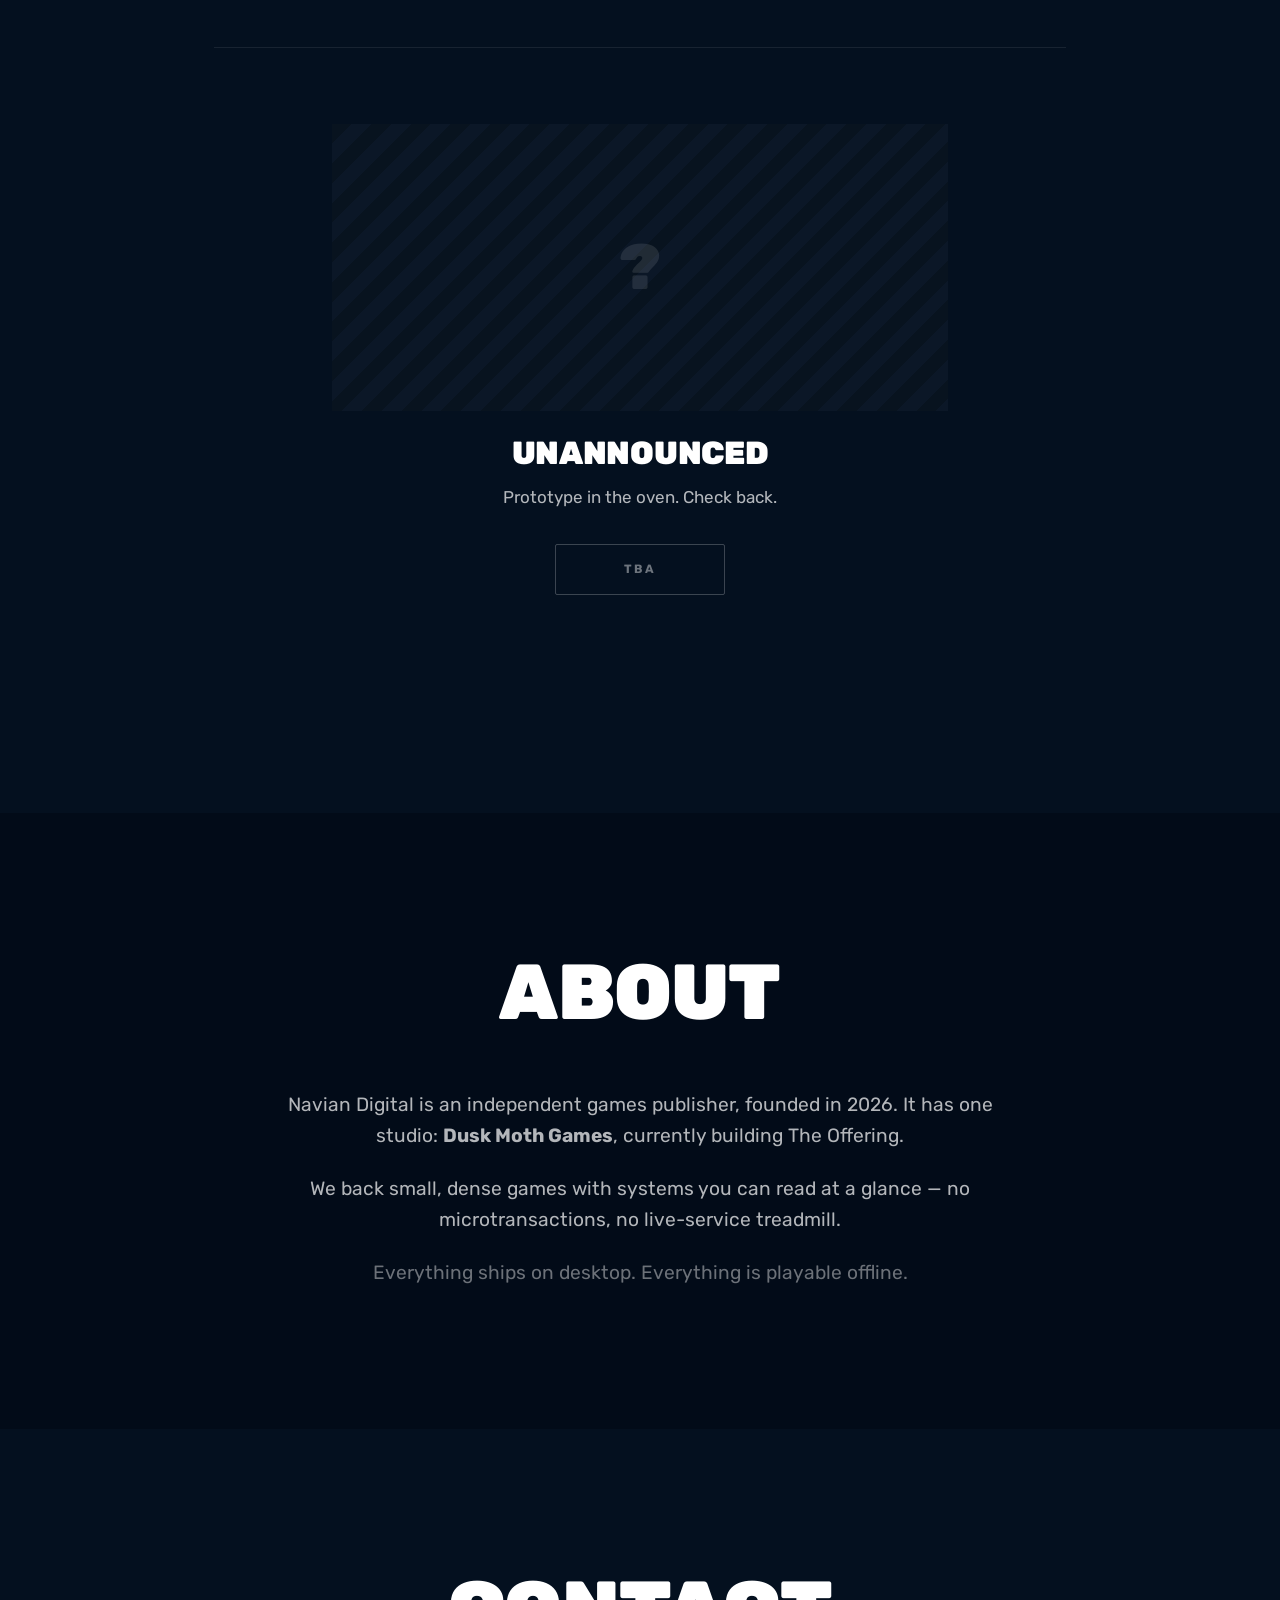
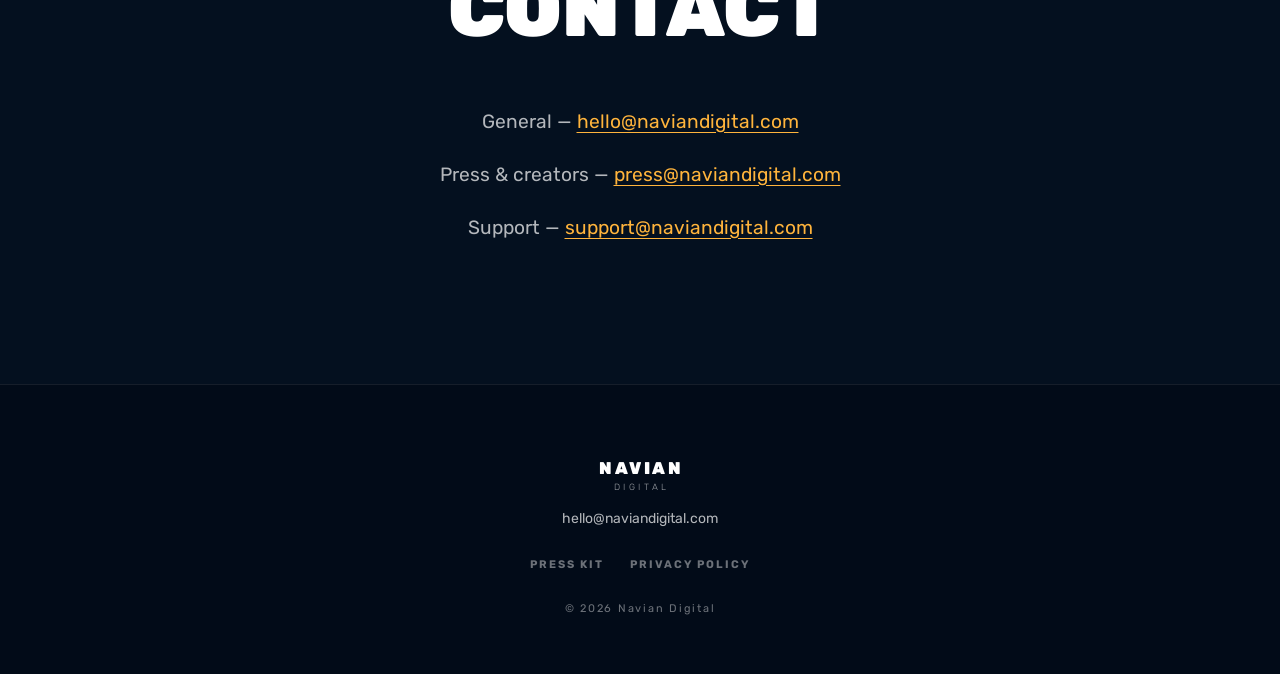
==== commit 0498ad47: "Rebuild The Offering's pages around the game that actually shipped The site still described the desi" ====
--- a/index.html
+++ b/index.html
@@ -71,8 +71,8 @@
   <div class="band__scrim"></div>
   <div class="band__content">
     <h1>WISHLIST THE OFFERING</h1>
-    <img class="keyart" src="assets/img/offering_logo.png" alt="The Offering" width="1180" height="400" decoding="async">
-    <p class="lede">An incremental shrine defence. Coming to Steam.</p>
+    <img class="keyart" src="assets/img/offering_capsule.jpg" alt="The Offering" width="920" height="430" decoding="async">
+    <p class="lede">An incremental where the shrine's arms pull creatures to the altar. Free demo on Steam. Out 27 November 2026.</p>
     <div class="btn-row">
       <a class="btn btn--solid" href="https://store.steampowered.com/app/5069510/The_Offering/" target="_blank" rel="noopener">Steam</a>
       <a class="btn" href="#games">Our games</a>
@@ -83,10 +83,10 @@
 <!-- ════ 2 · trailer band ═════════════════════════════════════════ -->
 <section class="band band--flat" id="trailer">
   <div class="band__content">
-    <h2>DAY BUILDS. NIGHT FIGHTS.</h2>
+    <h2>GRAB BY DAY. DEFEND BY NIGHT.</h2>
     <div class="framed">
-      <video autoplay muted loop playsinline poster="assets/img/shot_2_night_wave.jpg">
-        <source src="assets/video/night.mp4" type="video/mp4">
+      <video autoplay muted loop playsinline poster="assets/img/shot_1.jpg">
+        <source src="assets/video/offering.mp4" type="video/mp4">
       </video>
     </div>
     <div class="btn-row">
@@ -101,8 +101,8 @@
   <div class="band__bg" style="background-image:url('assets/img/page_bg.jpg')"></div>
   <div class="band__scrim band__scrim--heavy"></div>
   <div class="band__content">
-    <h1>POSSESS THE PILGRIMS</h1>
-    <p class="lede">Walk them to the altar. Spend what they leave behind. Then hold the plaza when the sun goes down and something walks in from the ruins.</p>
+    <h1>FOUR WORLDS</h1>
+    <p class="lede">Max out the Forest and ascend to the Desert, the Ocean and the Ice. New creatures, bigger numbers, and one of three artifacts to keep each time you move on. The demo has all four.</p>
     <div class="btn-row">
       <a class="btn btn--solid" href="https://store.steampowered.com/app/5069510/The_Offering/" target="_blank" rel="noopener">See it on Steam</a>
     </div>
@@ -113,9 +113,10 @@
 <section class="band band--flat" id="screens">
   <div class="band__content">
     <h2>THE SHRINE</h2>
-    <div class="framed"><img src="assets/img/shot_1_early_day.jpg" width="1280" height="720" alt="The shrine plaza by day" loading="lazy" decoding="async"></div>
-    <div class="framed"><img src="assets/img/shot_3_night_boss.jpg" width="1280" height="720" alt="A boss wave at night" loading="lazy" decoding="async"></div>
-    <p class="lede">Five cards, four rites, thirty-odd night boons, and a tree that never resets.</p>
+    <div class="framed"><img src="assets/img/shot_1.jpg" width="1280" height="720" alt="The shrine pulling creatures to the altar" loading="lazy" decoding="async"></div>
+    <div class="framed"><img src="assets/img/shot_2.jpg" width="1280" height="720" alt="Holding the shrine through the night" loading="lazy" decoding="async"></div>
+    <div class="framed"><img src="assets/img/shot_3.jpg" width="1280" height="720" alt="The Desert world" loading="lazy" decoding="async"></div>
+    <p class="lede">Flame by day, boons by night, and Shards you spend on a skill tree that keeps what you earn.</p>
   </div>
 </section>
 
@@ -129,7 +130,7 @@
         <img src="assets/img/offering_capsule.jpg" alt="The Offering" width="920" height="430" loading="lazy" decoding="async">
       </a>
       <h3>THE OFFERING</h3>
-      <p>Possess the pilgrims who wander up to your shrine and spend what they leave behind on more of everything. Grow the crowd by day. Hold the plaza by night.</p>
+      <p>Hold the mouse over the crowd and the shrine's arms pull creatures to the altar. Every delivery pays Flame, and a streak pays more. Spend it on faster arms, more arms and richer creatures &mdash; then hold the mouse and fire when night comes.</p>
       <div class="btn-row">
         <a class="btn btn--solid" href="https://store.steampowered.com/app/5069510/The_Offering/" target="_blank" rel="noopener">Steam</a>
         <a class="btn" href="press.html">Press kit</a>
@@ -167,7 +168,7 @@
   <div class="band__content">
     <h1 class="band__heading">ABOUT</h1>
     <p class="lede">Navian Digital is an independent games publisher, founded in 2026. It has one studio: <strong>Dusk Moth Games</strong>, currently building The Offering.</p>
-    <p class="lede">We back small, dense games with hand-made art and systems you can read at a glance — no stock assets, no microtransactions, no live-service treadmill.</p>
+    <p class="lede">We back small, dense games with systems you can read at a glance — no microtransactions, no live-service treadmill.</p>
     <p class="lede lede--dim">Everything ships on desktop. Everything is playable offline.</p>
   </div>
 </section>
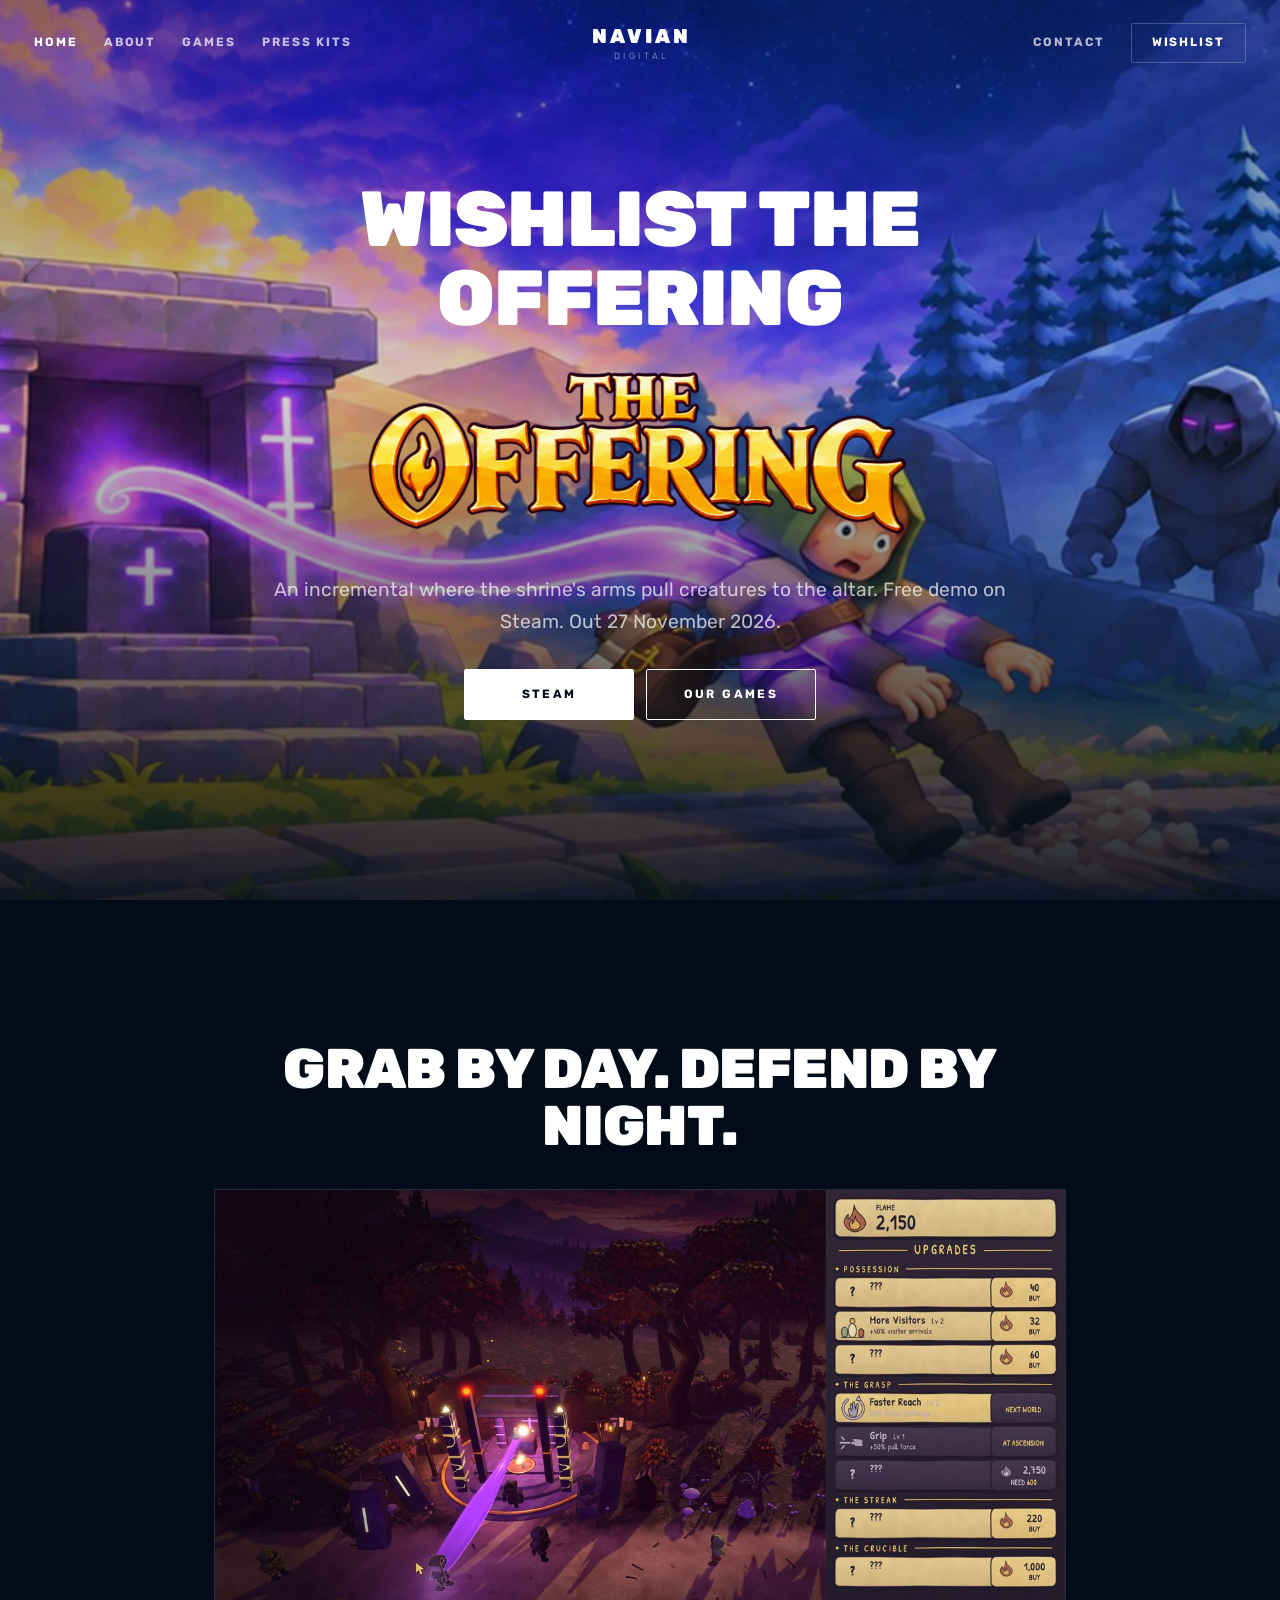
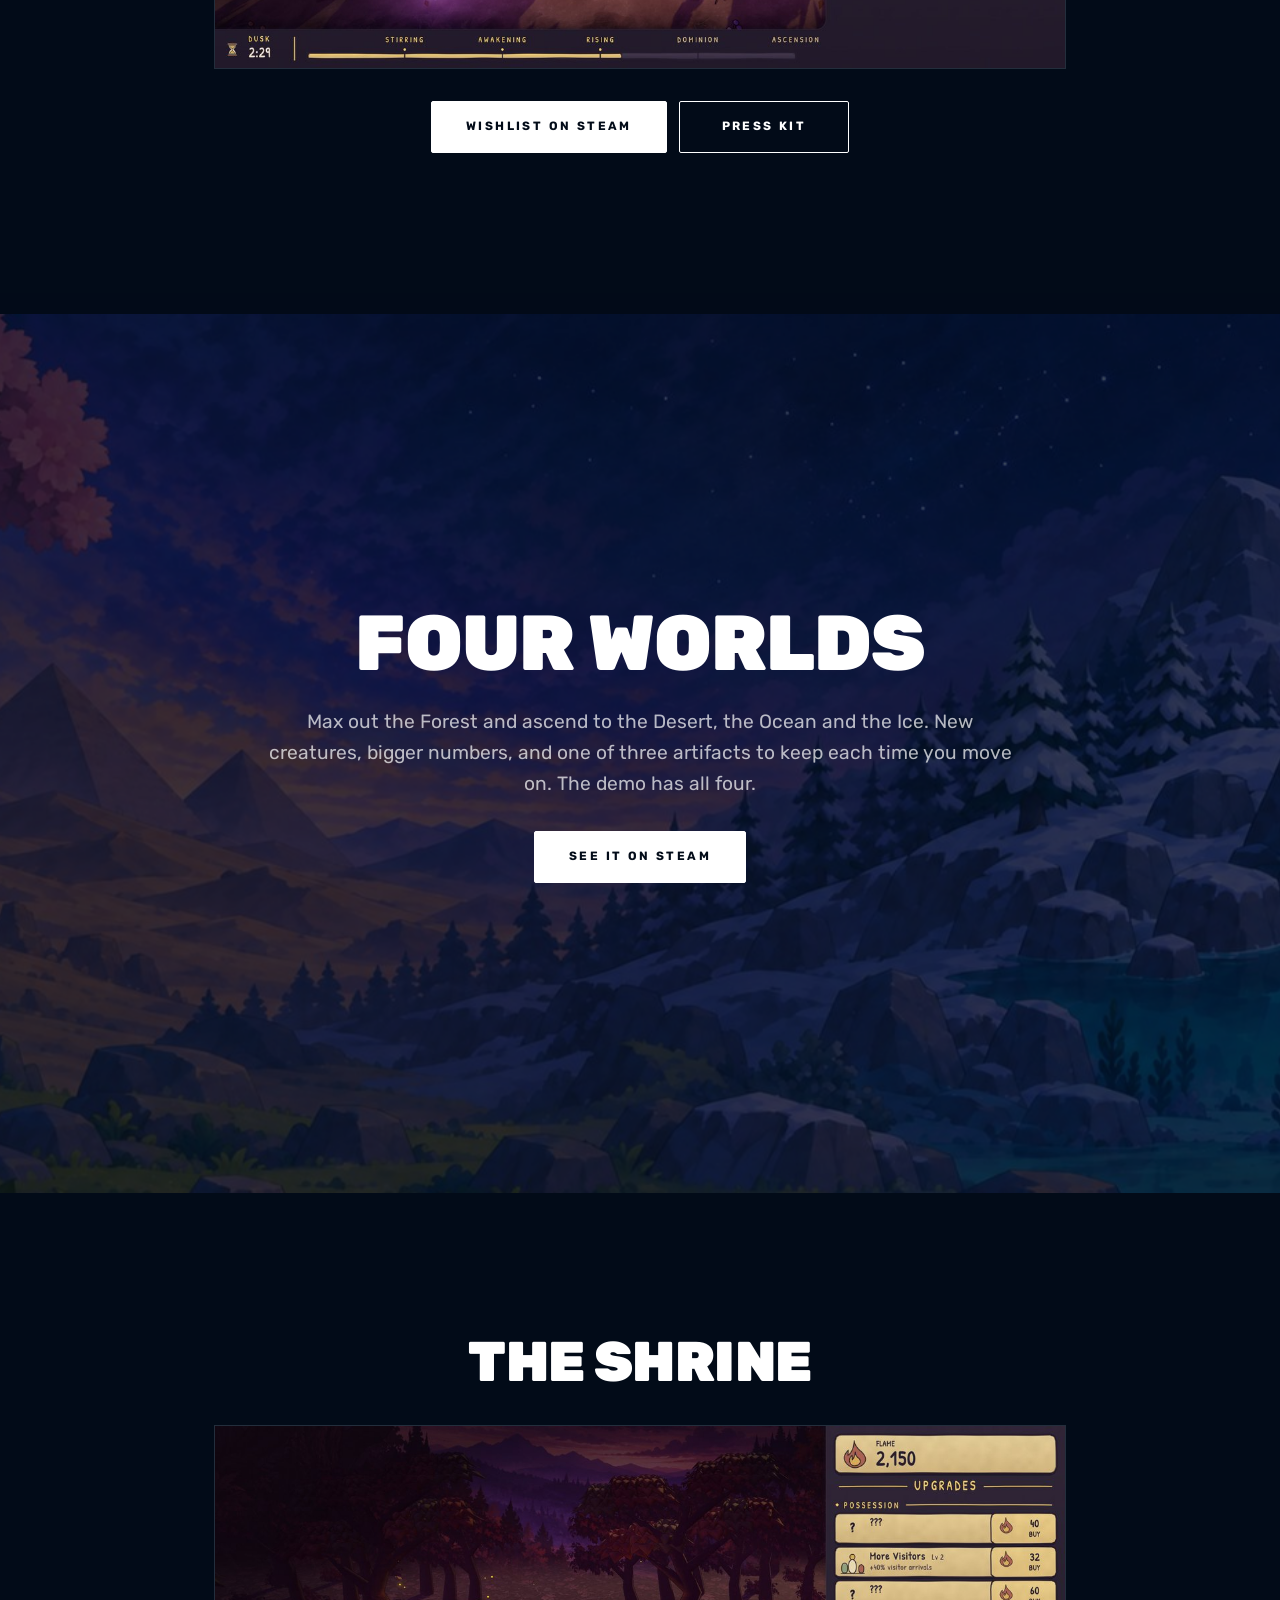
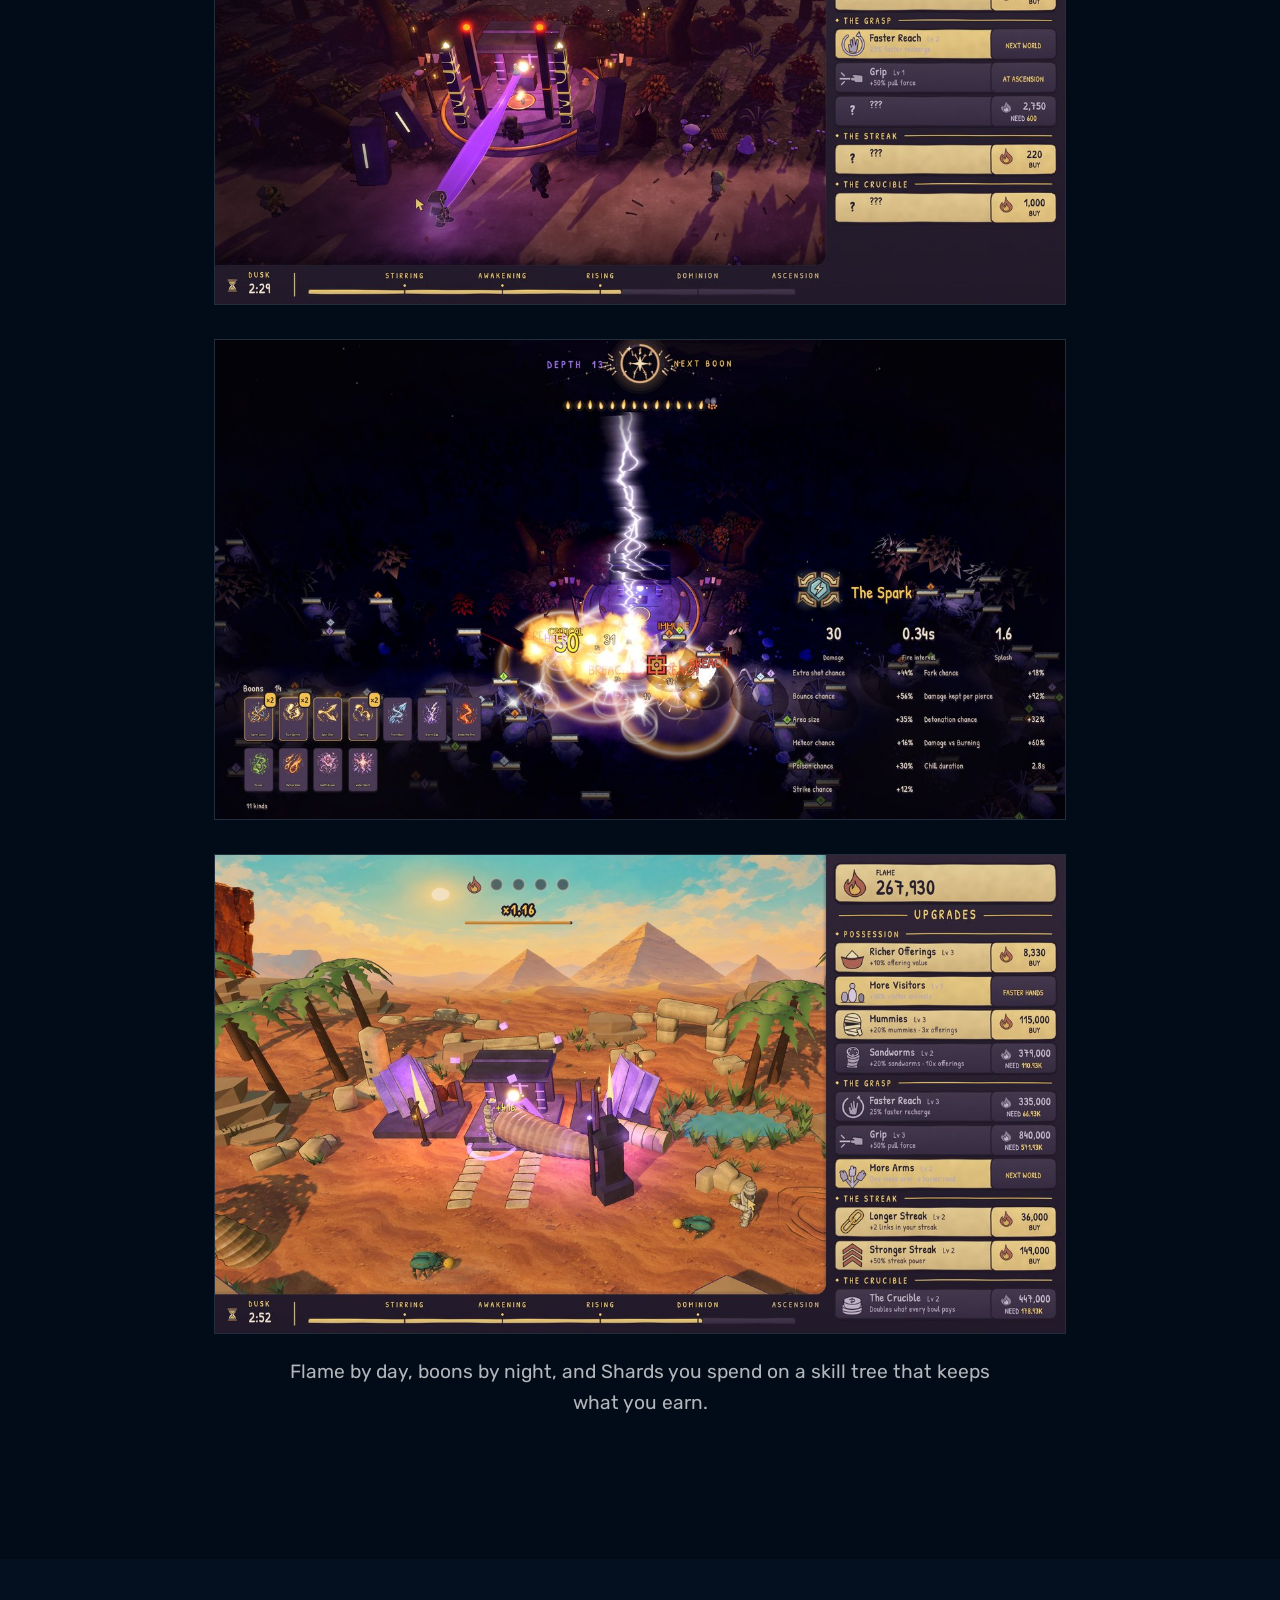
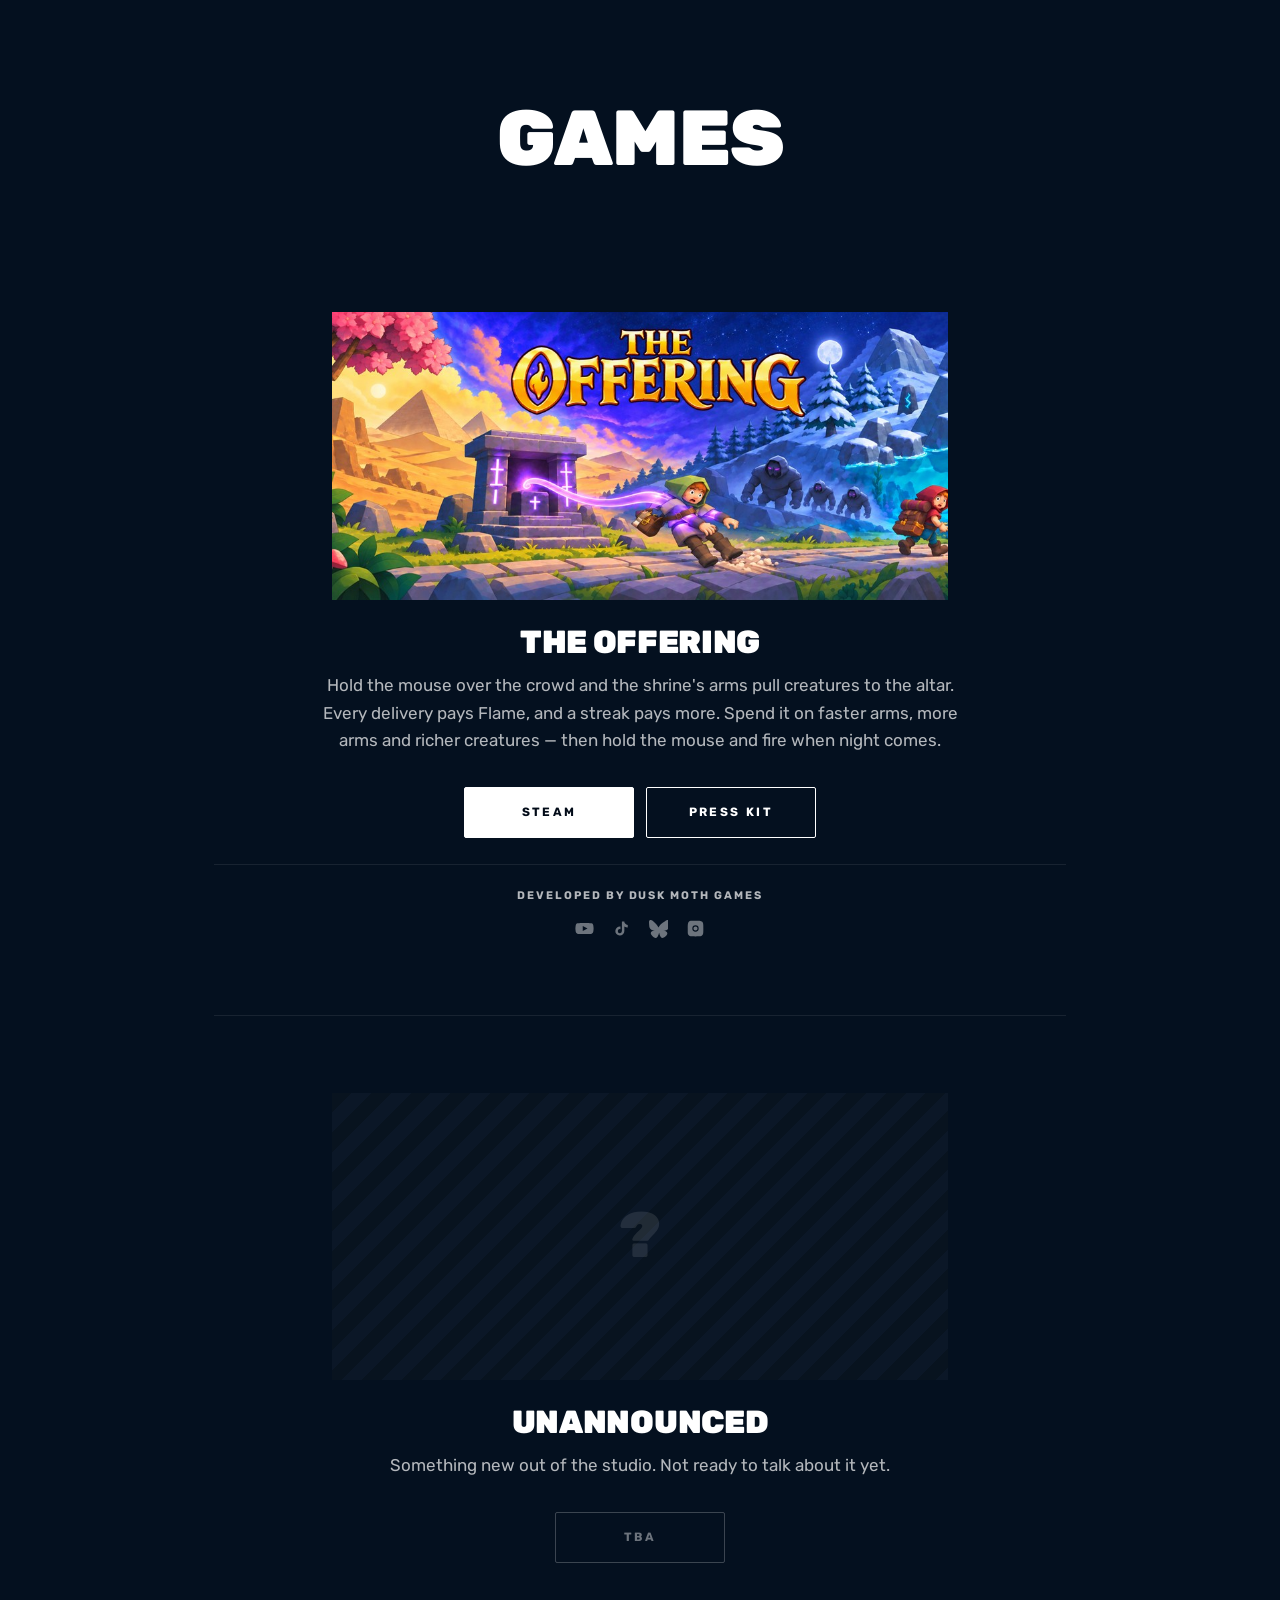
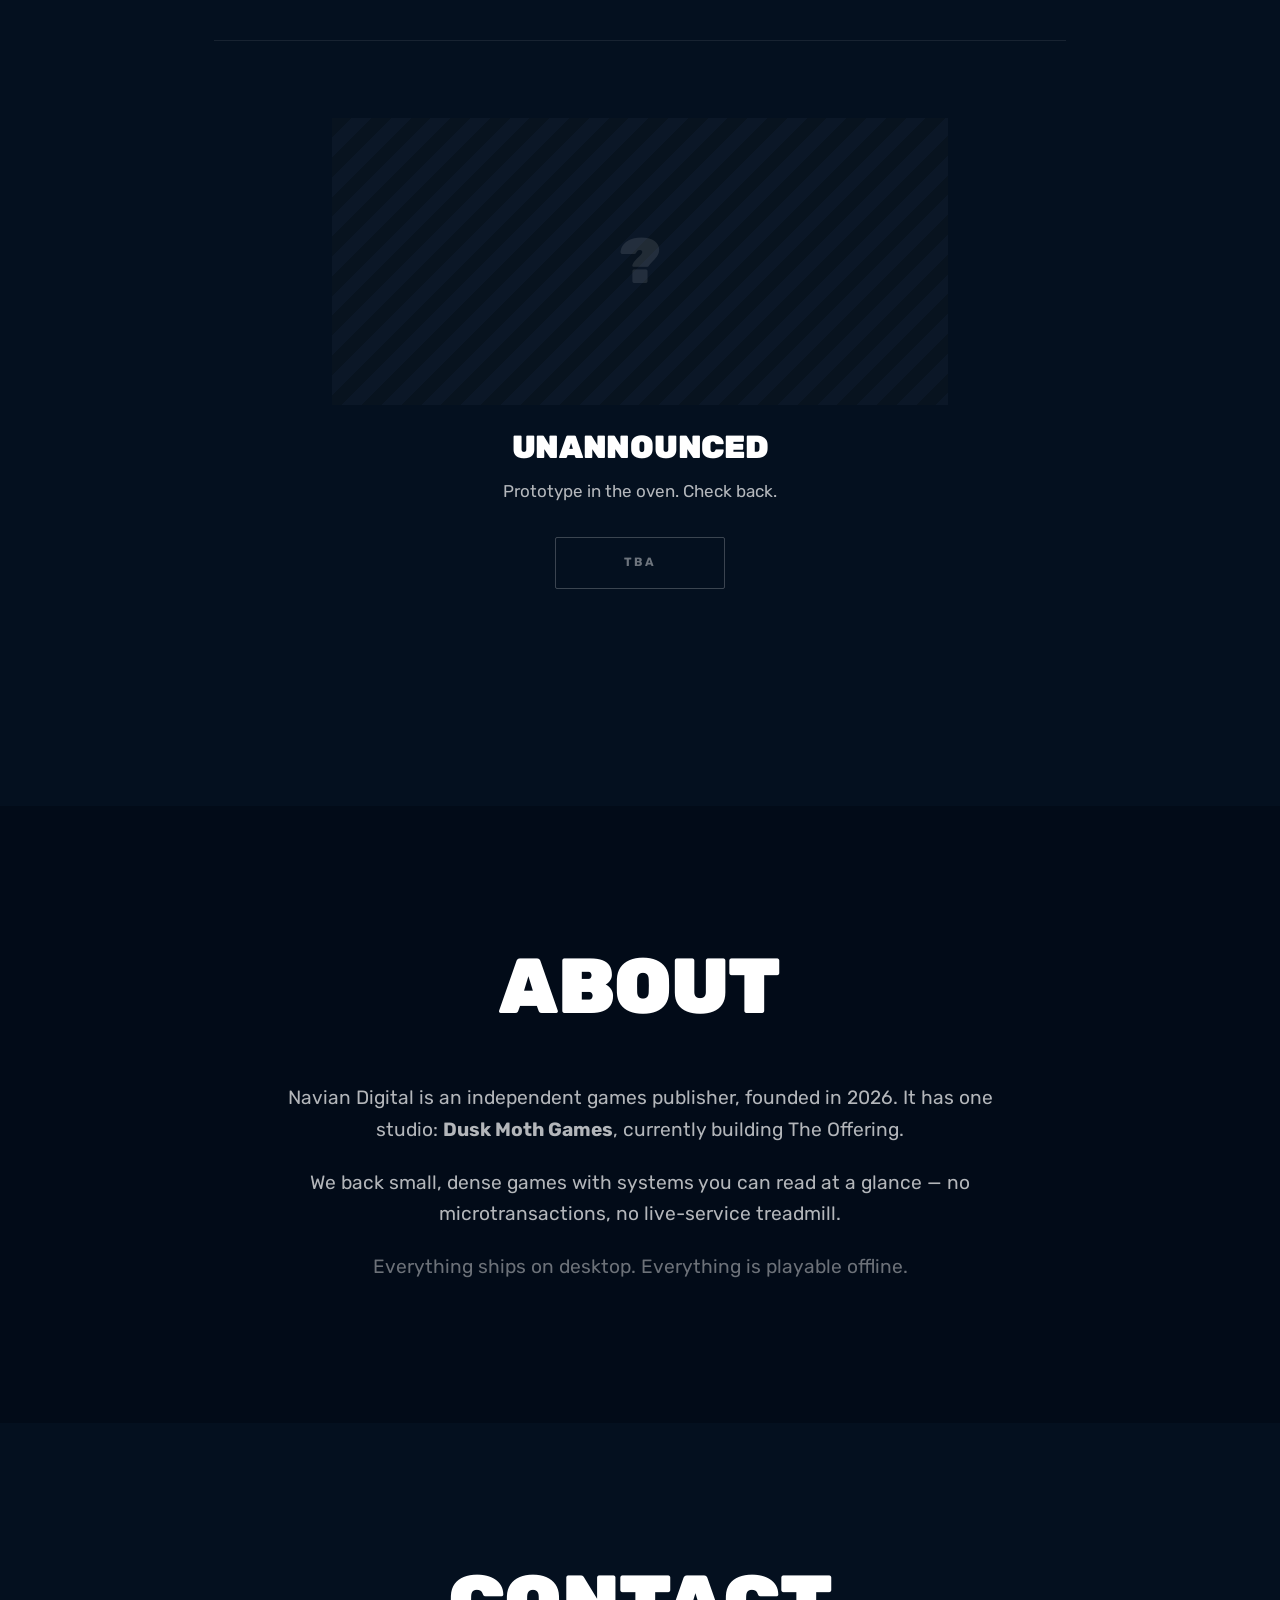
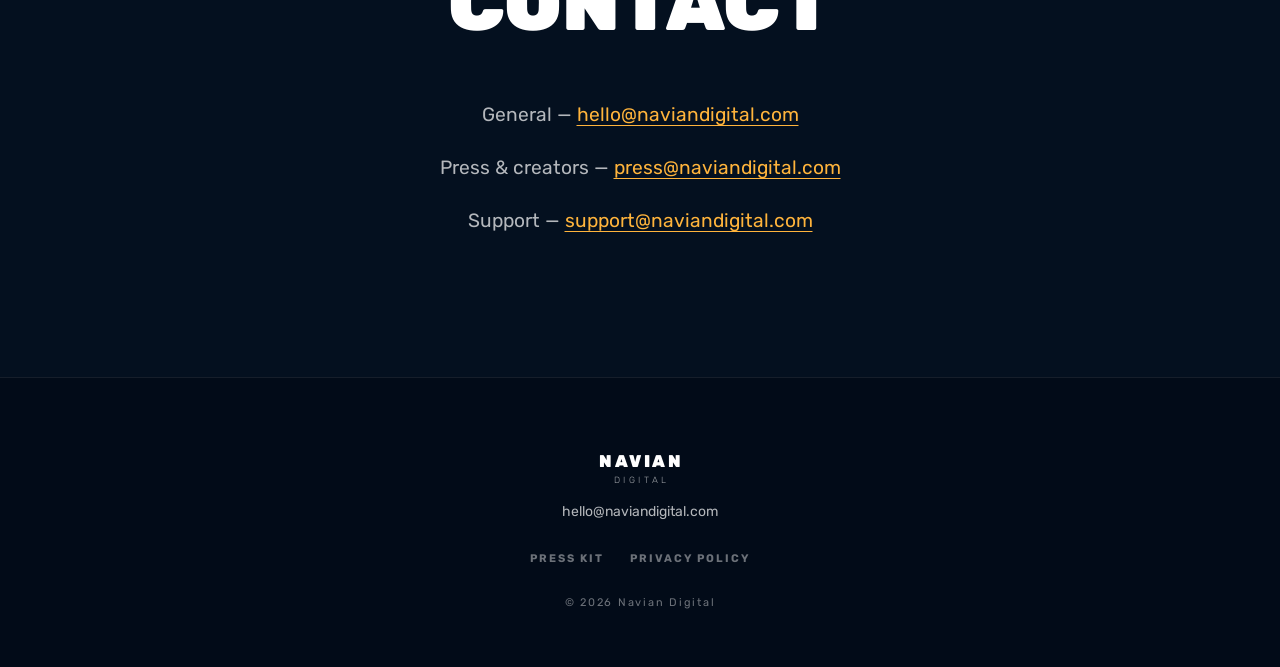
==== commit 84ca1e29: "Swap the CDN-scraped art for the real masters in marketing/ The previous pass pulled the capsule, th" ====
--- a/index.html
+++ b/index.html
@@ -71,7 +71,7 @@
   <div class="band__scrim"></div>
   <div class="band__content">
     <h1>WISHLIST THE OFFERING</h1>
-    <img class="keyart" src="assets/img/offering_capsule.jpg" alt="The Offering" width="920" height="430" decoding="async">
+    <img class="keyart" src="assets/img/offering_logo.png" alt="The Offering" width="1180" height="412" decoding="async">
     <p class="lede">An incremental where the shrine's arms pull creatures to the altar. Free demo on Steam. Out 27 November 2026.</p>
     <div class="btn-row">
       <a class="btn btn--solid" href="https://store.steampowered.com/app/5069510/The_Offering/" target="_blank" rel="noopener">Steam</a>
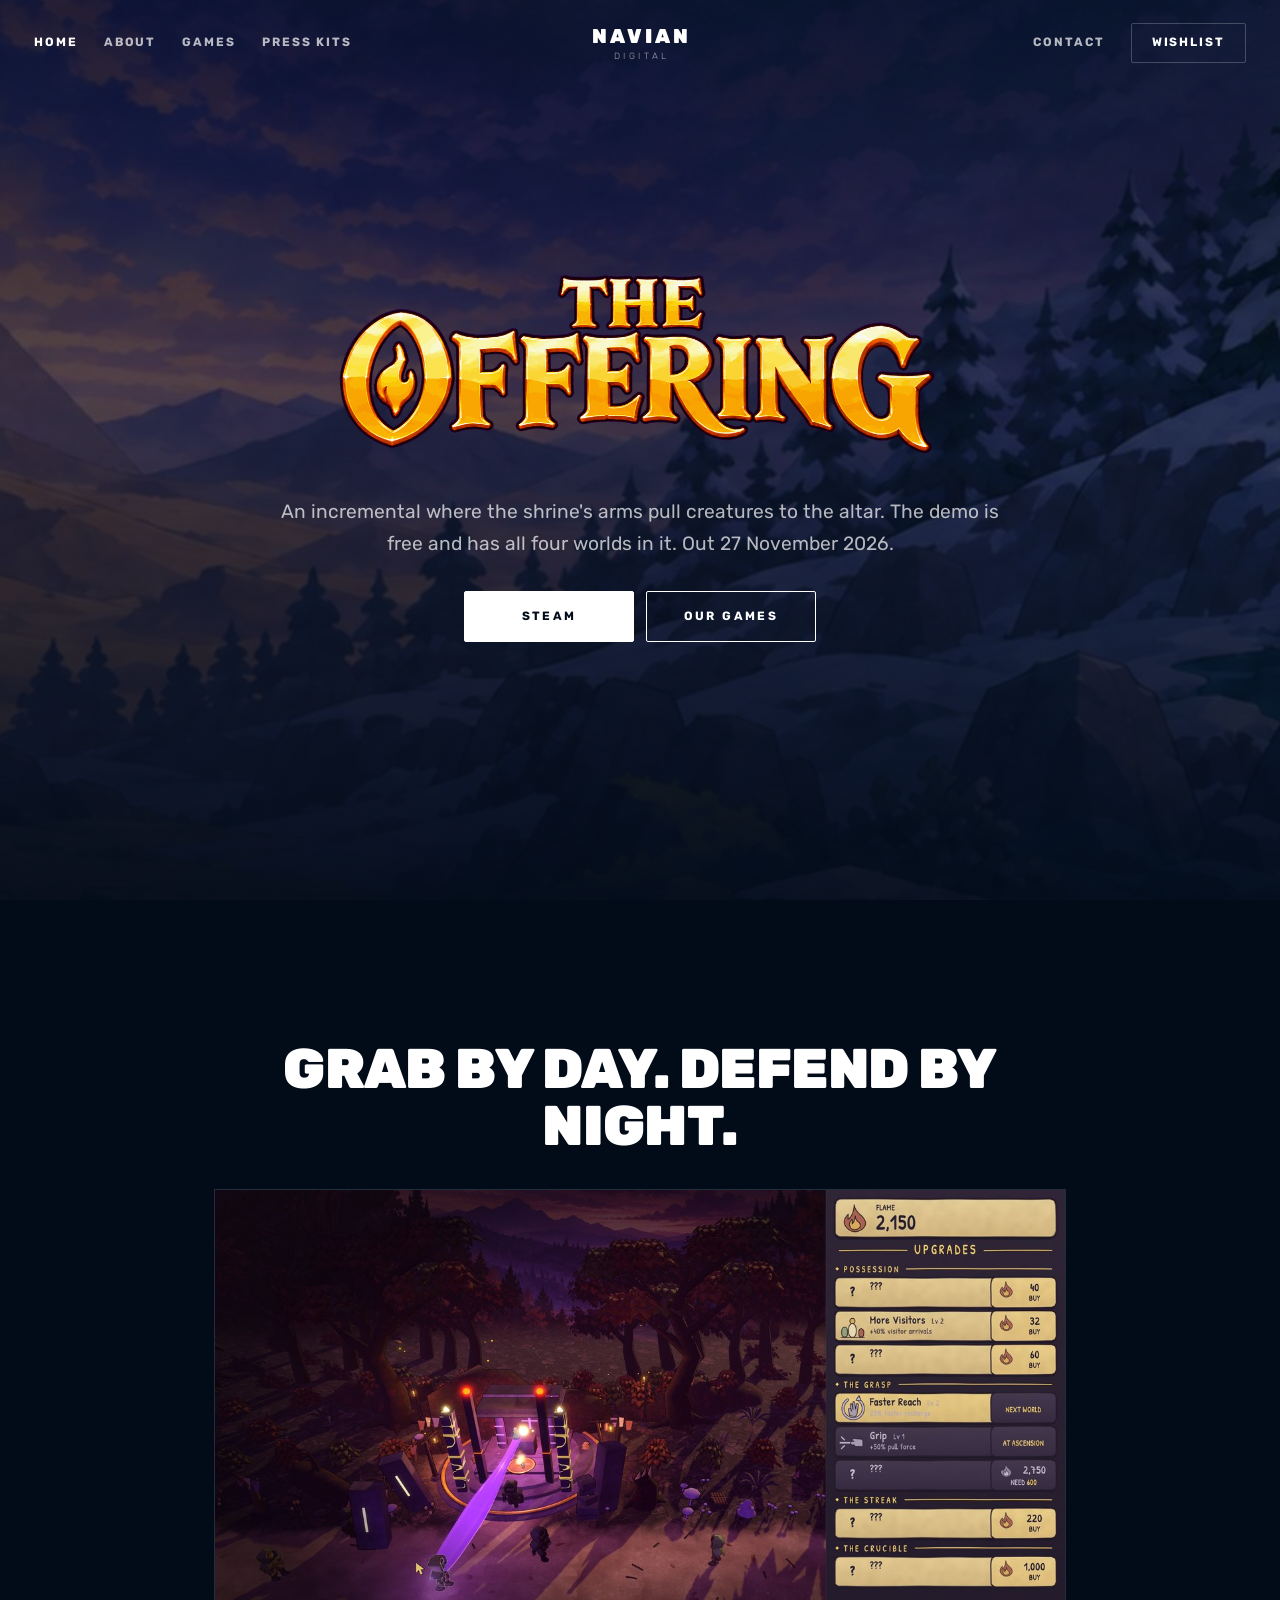
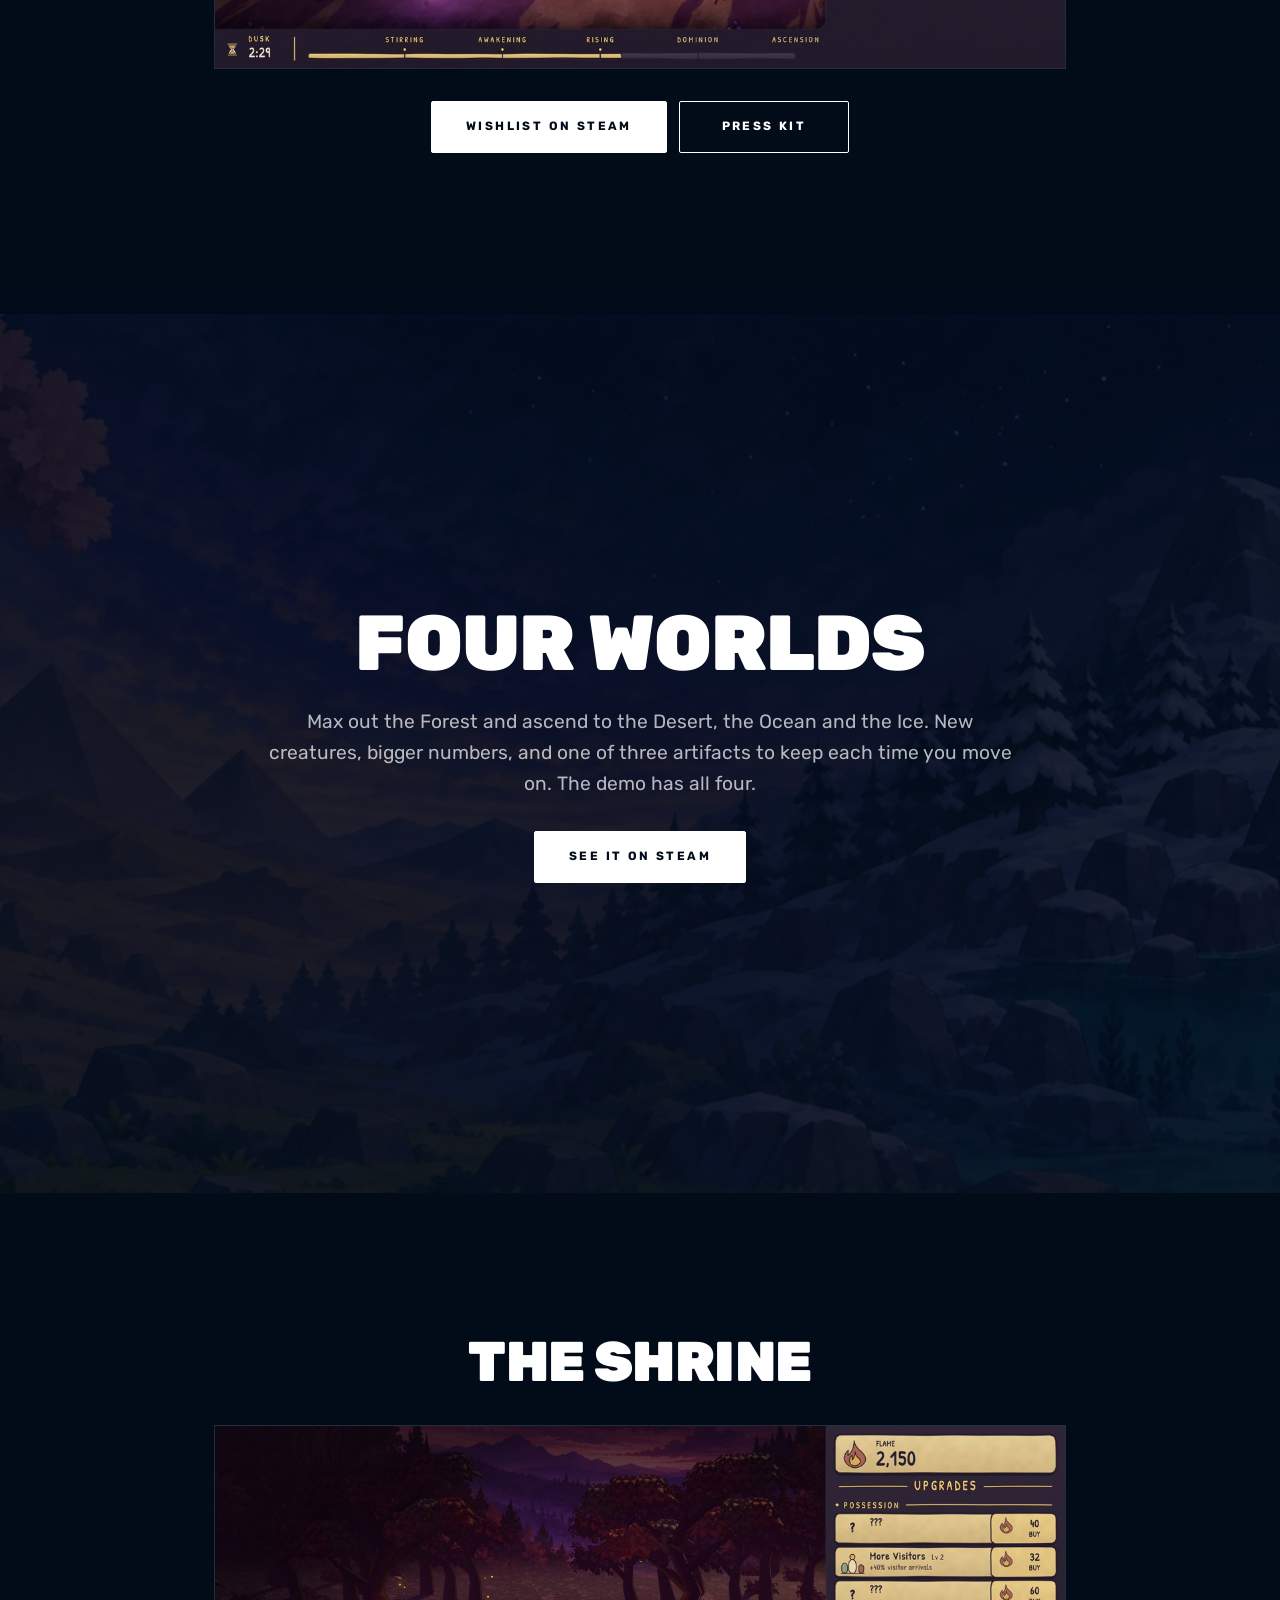
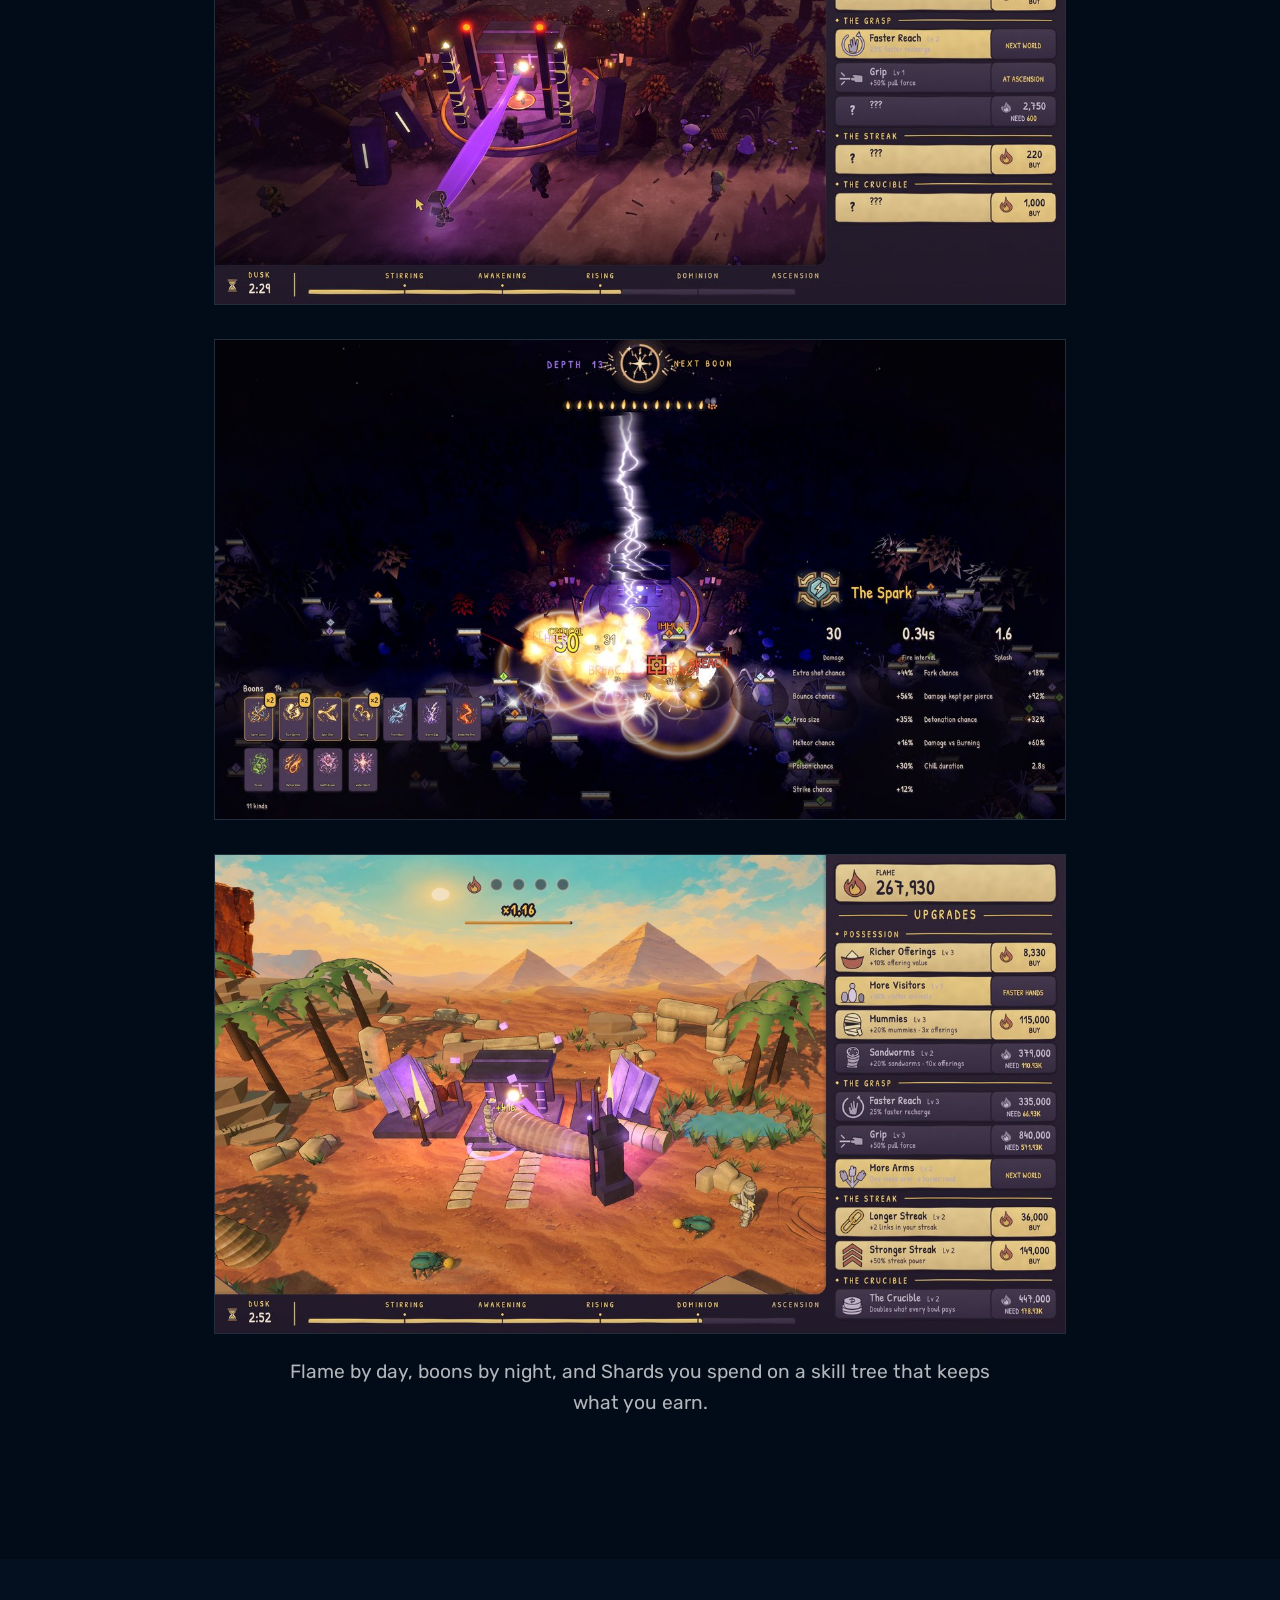
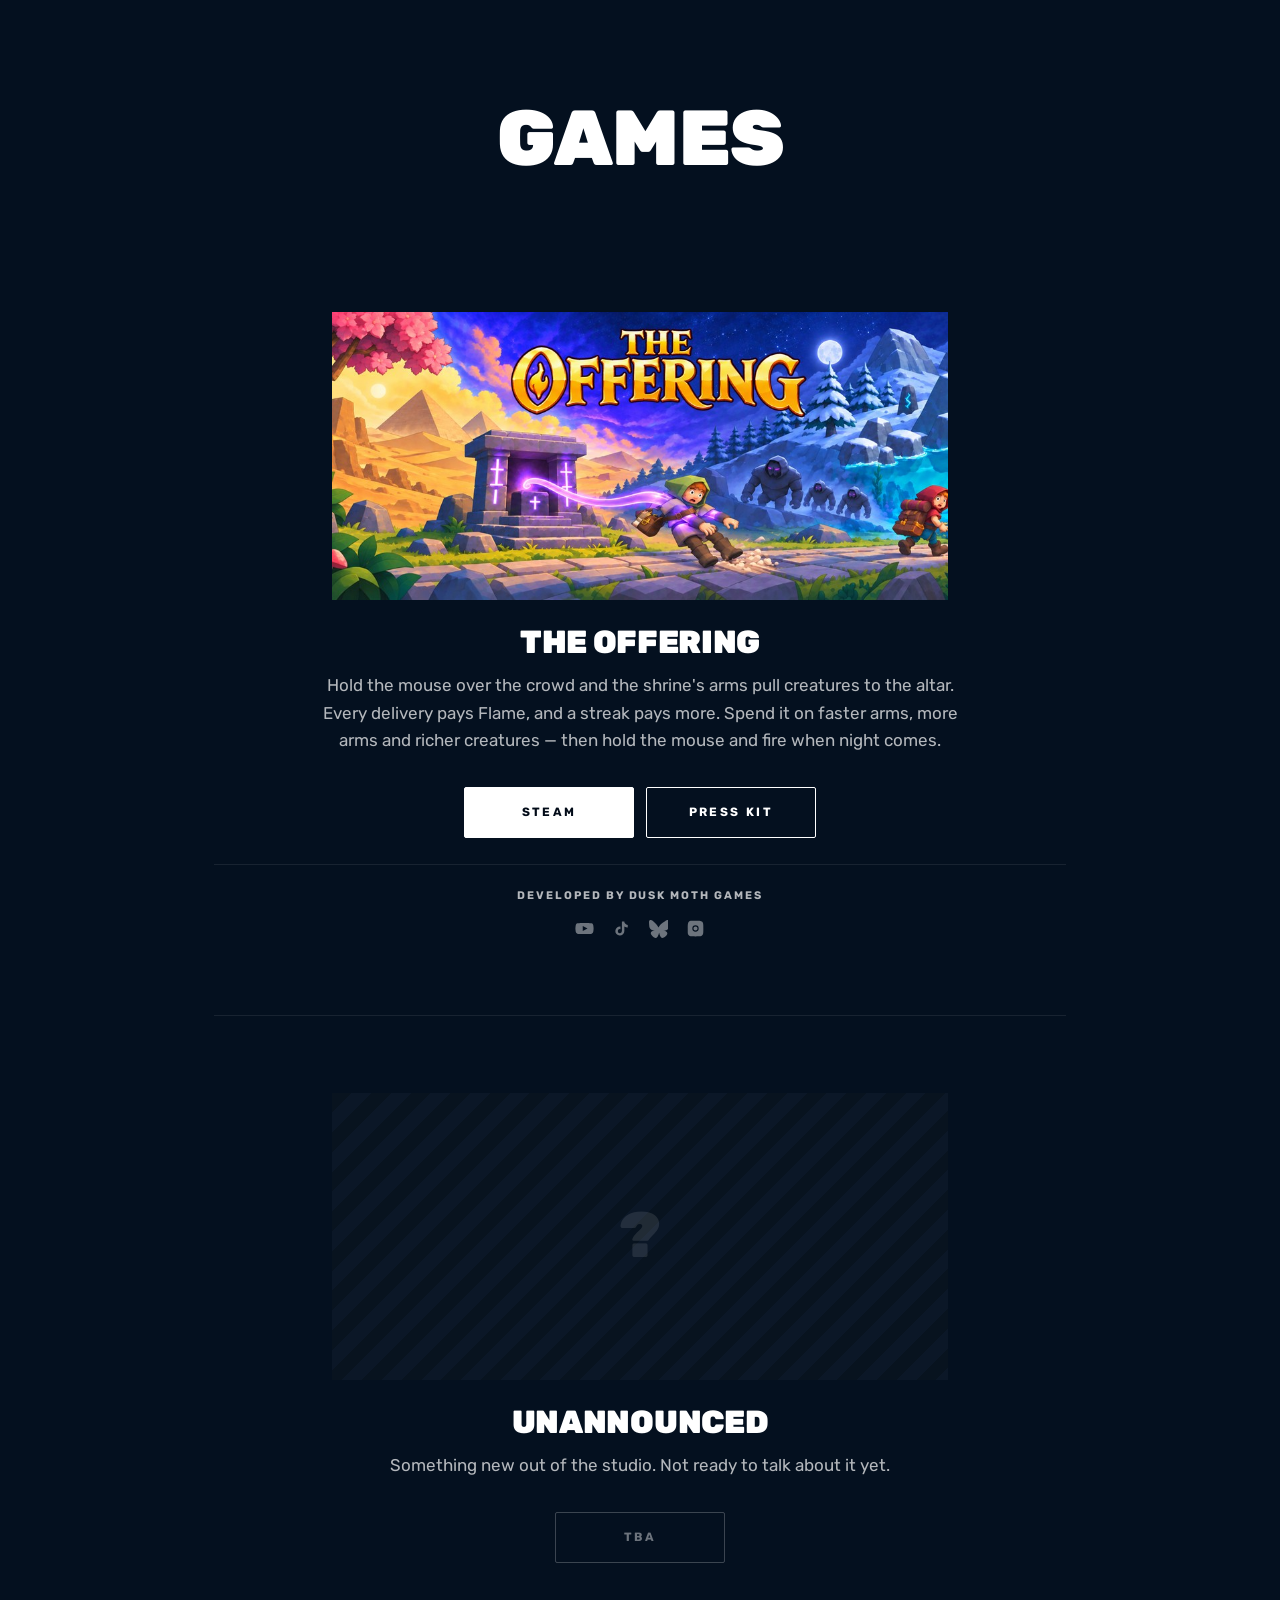
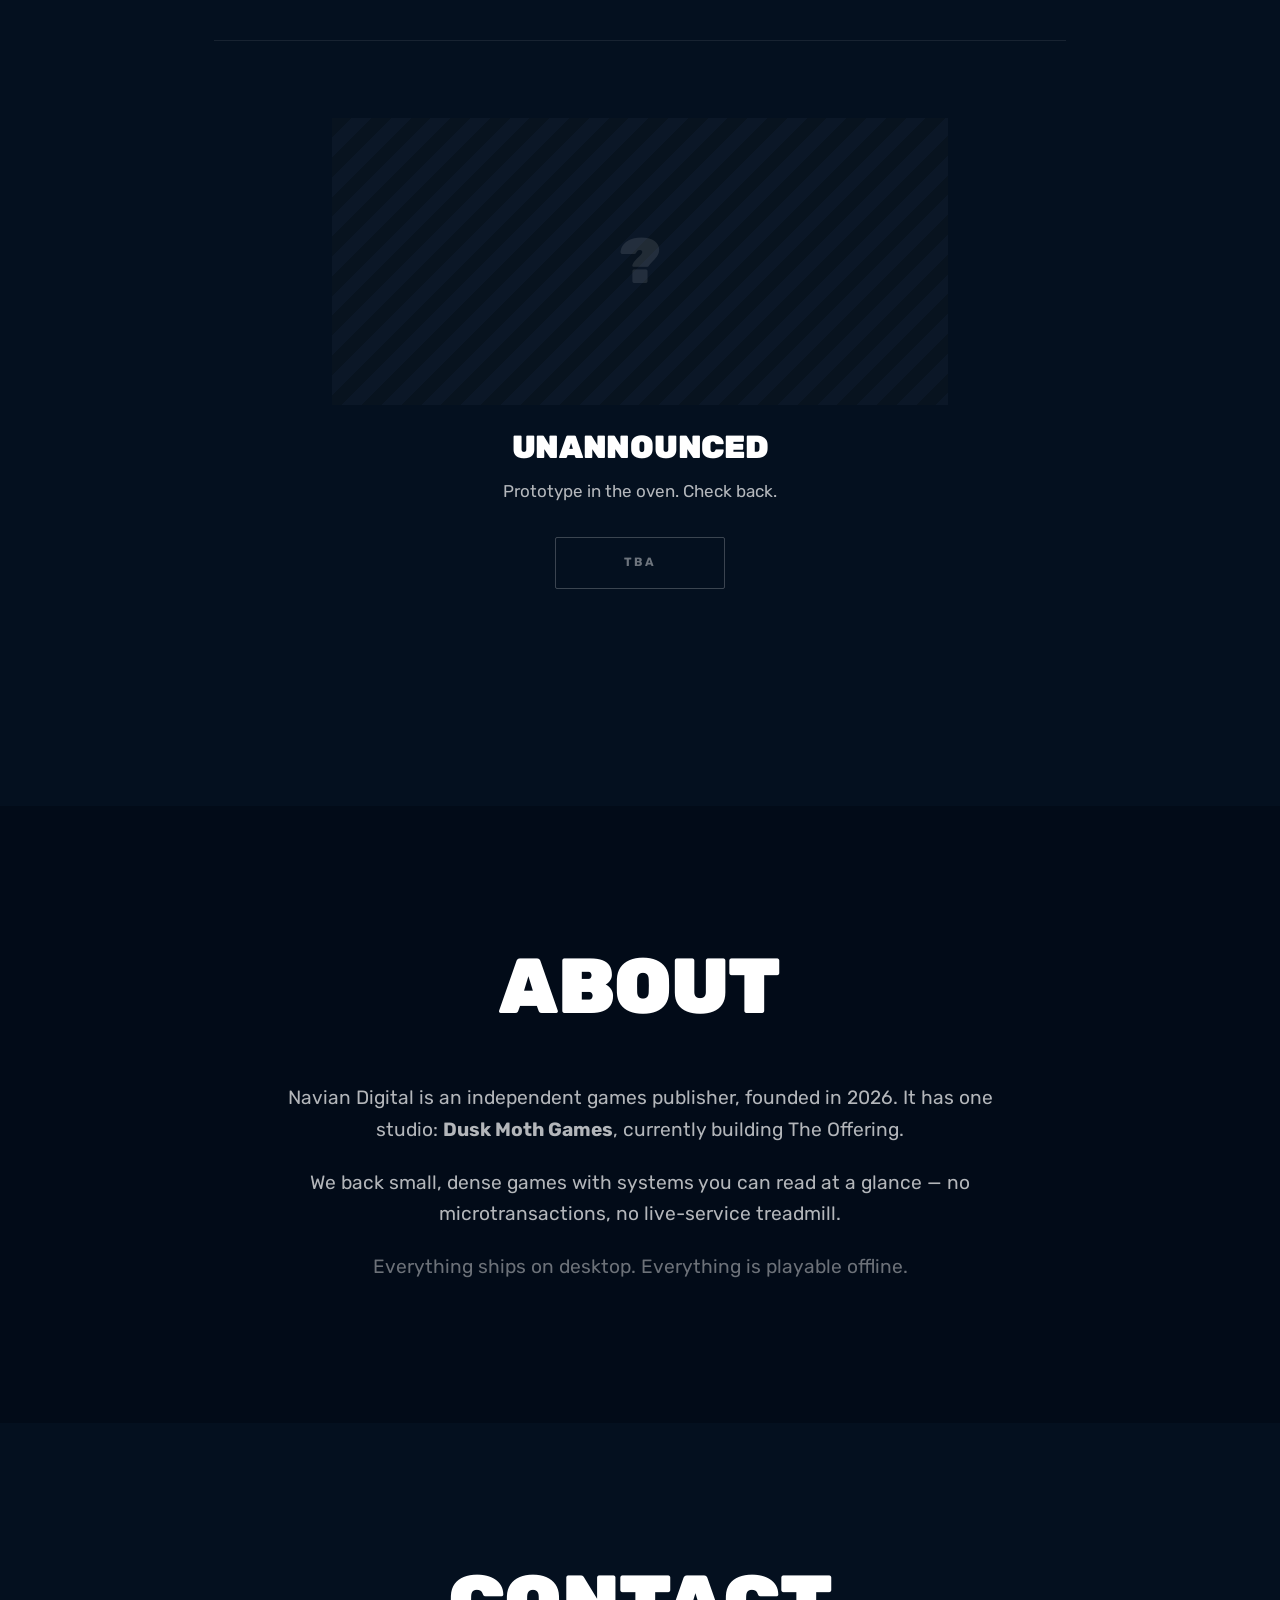
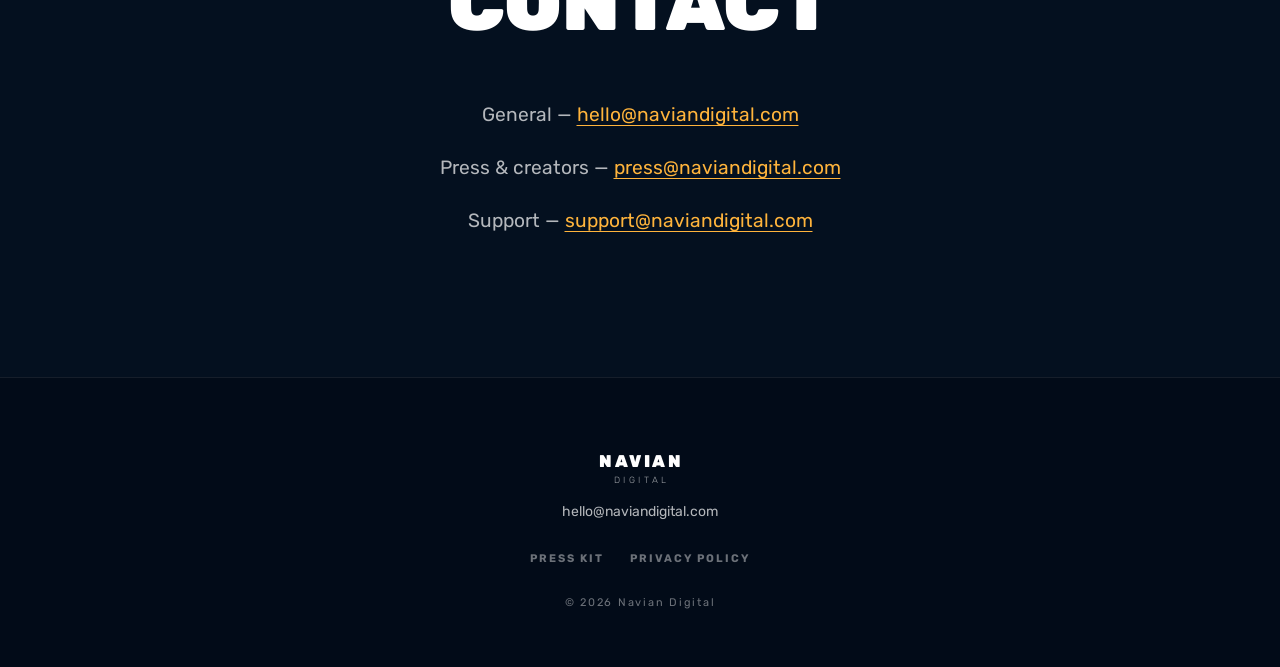
==== commit 561b3134: "Let the hero be a backdrop again instead of competing with the type Swapping in the real masters mad" ====
--- a/index.html
+++ b/index.html
@@ -70,9 +70,8 @@
   <div class="band__bg" style="background-image:url('assets/img/hero_bg.jpg')"></div>
   <div class="band__scrim"></div>
   <div class="band__content">
-    <h1>WISHLIST THE OFFERING</h1>
-    <img class="keyart" src="assets/img/offering_logo.png" alt="The Offering" width="1180" height="412" decoding="async">
-    <p class="lede">An incremental where the shrine's arms pull creatures to the altar. Free demo on Steam. Out 27 November 2026.</p>
+    <h1 class="hero__title"><img class="keyart" src="assets/img/offering_logo.png" alt="The Offering" width="1180" height="412" decoding="async"></h1>
+    <p class="lede">An incremental where the shrine's arms pull creatures to the altar. The demo is free and has all four worlds in it. Out 27 November 2026.</p>
     <div class="btn-row">
       <a class="btn btn--solid" href="https://store.steampowered.com/app/5069510/The_Offering/" target="_blank" rel="noopener">Steam</a>
       <a class="btn" href="#games">Our games</a>
--- a/css/style.css
+++ b/css/style.css
@@ -246,9 +246,9 @@
 }
 .band__scrim{
   position:absolute; inset:0;
-  background:linear-gradient(to bottom, rgba(2,11,24,.45) 0%, rgba(2,11,24,.15) 42%, rgba(2,11,24,.88) 100%);
-}
-.band__scrim--heavy{ background:rgba(2,11,24,.72); }
+  background:linear-gradient(to bottom, rgba(2,11,24,.66) 0%, rgba(2,11,24,.46) 42%, rgba(2,11,24,.92) 100%);
+}
+.band__scrim--heavy{ background:rgba(2,11,24,.80); }
 
 .band__content{
   position:relative;
@@ -260,9 +260,11 @@
 .band__heading{ margin-bottom:56px; }
 
 .keyart{
-  width:min(560px, 100%);
-  margin:18px auto 0;
-}
+  width:min(620px, 100%);
+  margin:0 auto;
+  display:block;
+}
+.hero__title{ margin:0; }
 
 .lede{
   max-width:62ch;
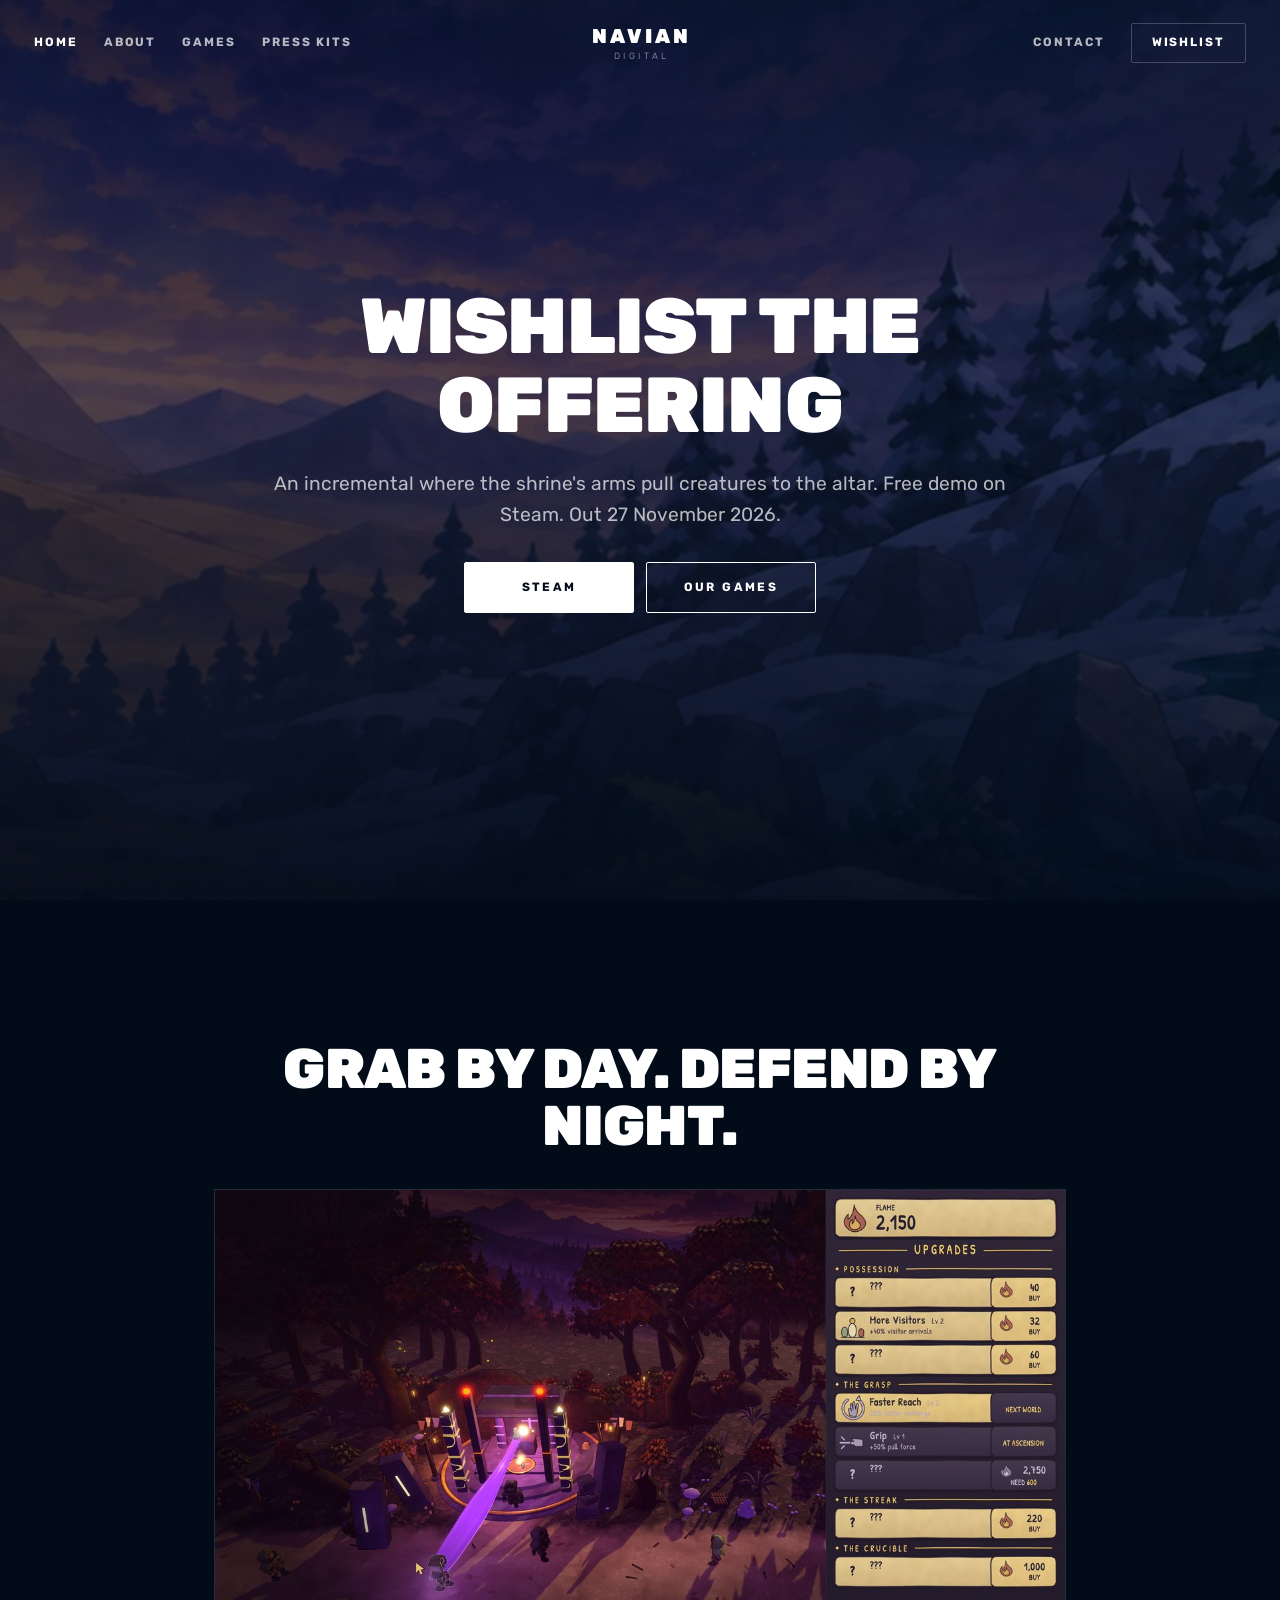
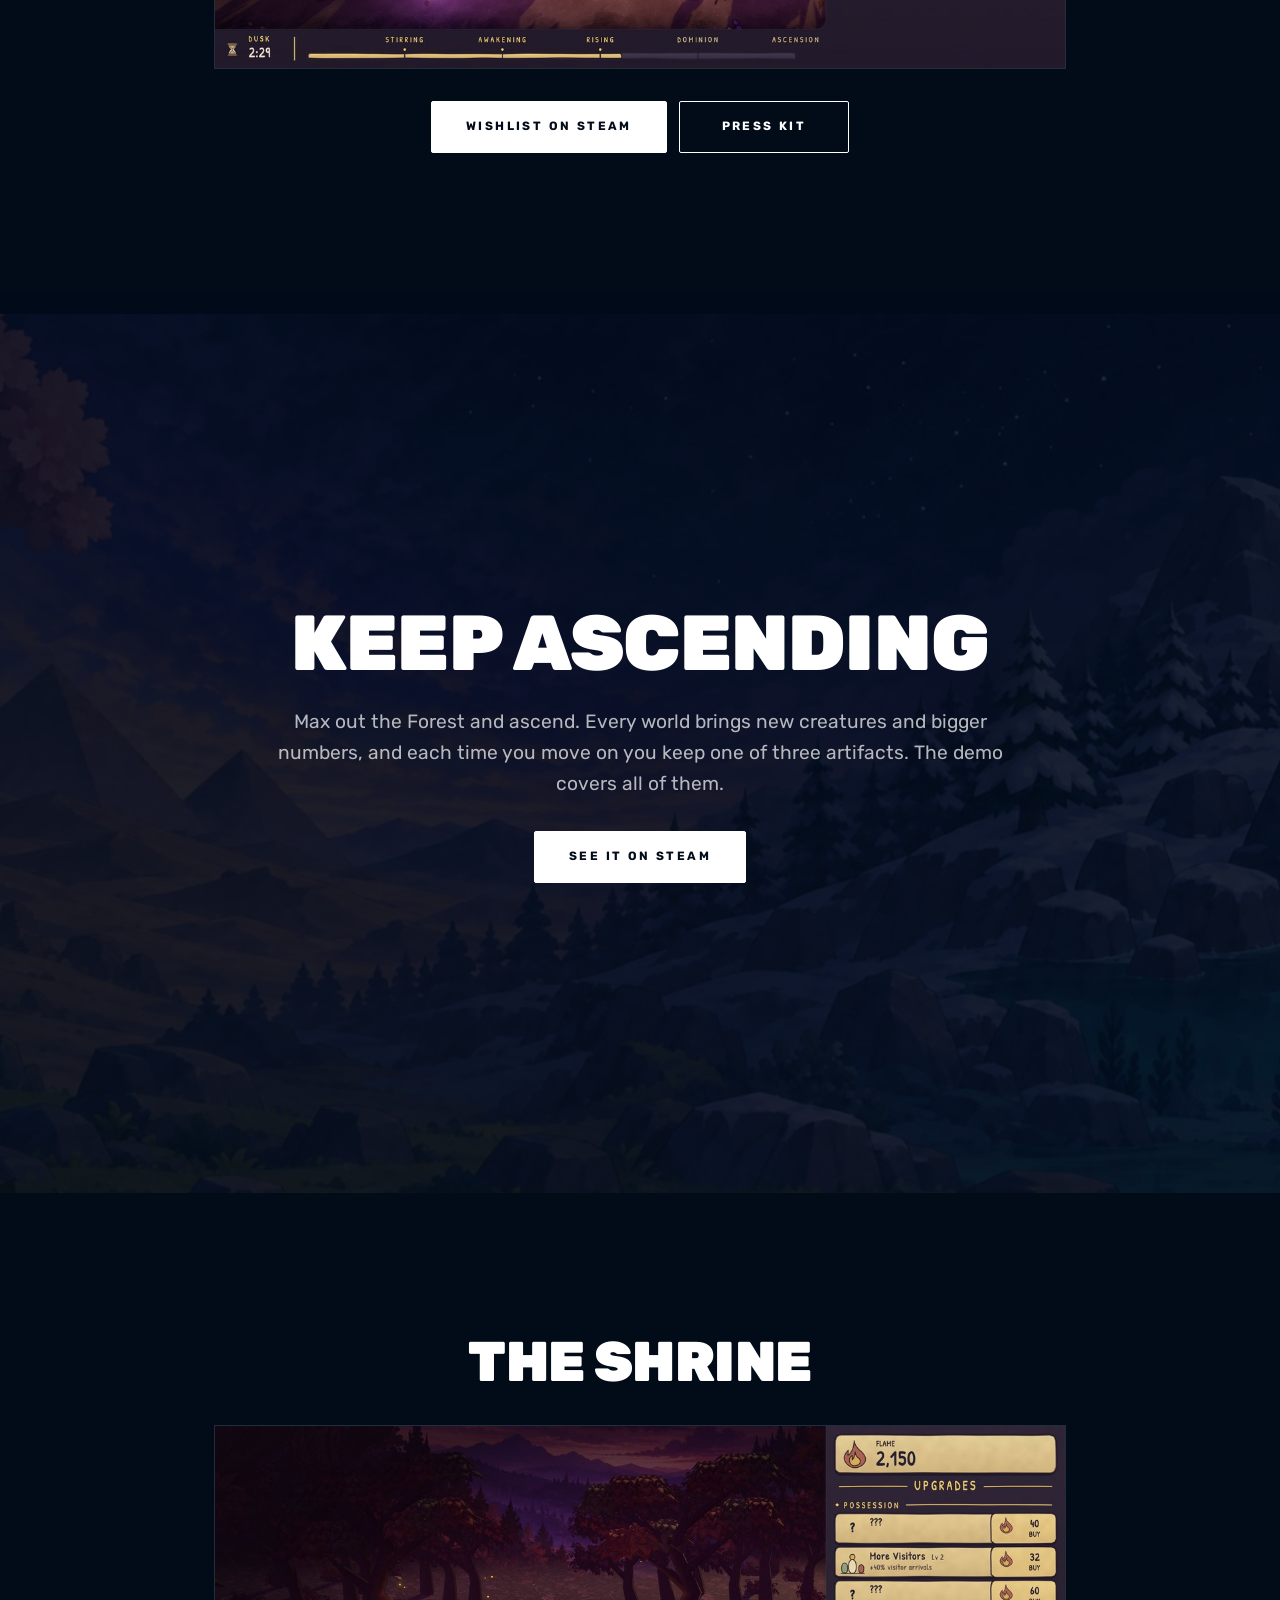
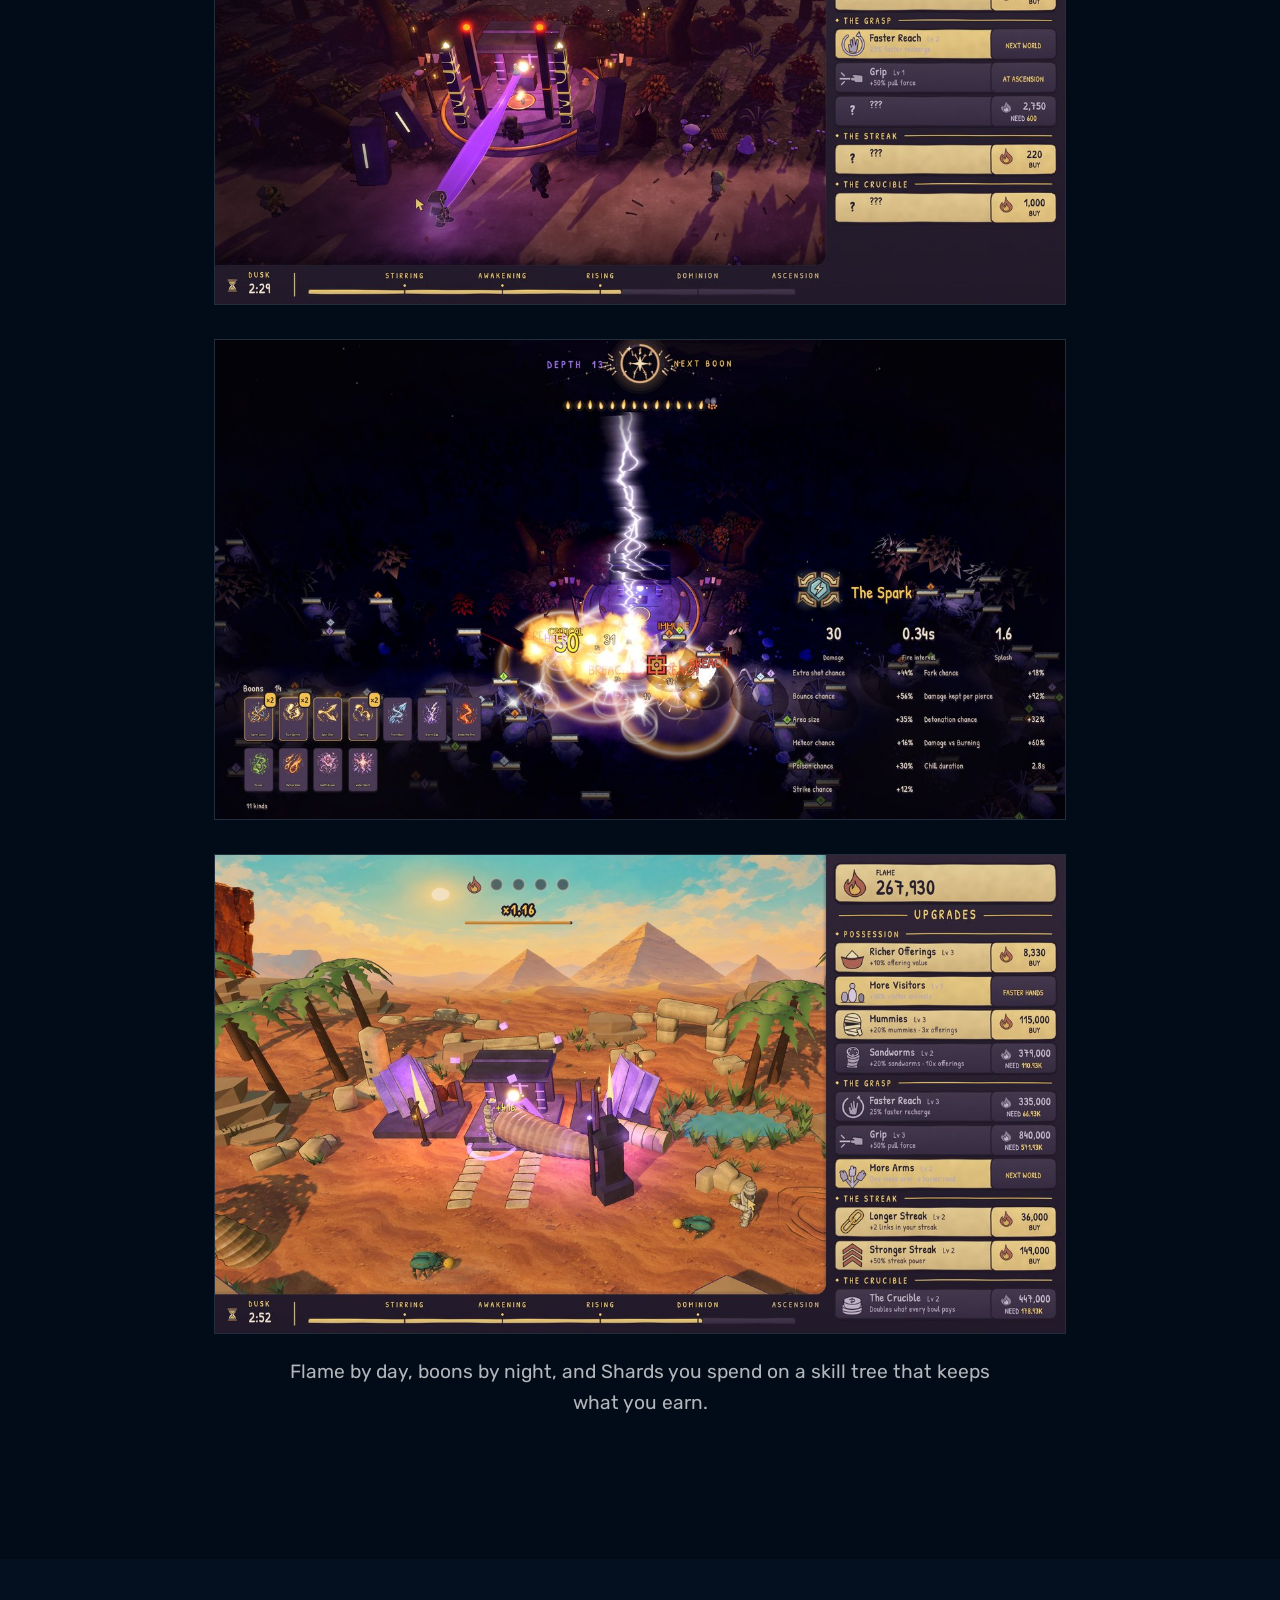
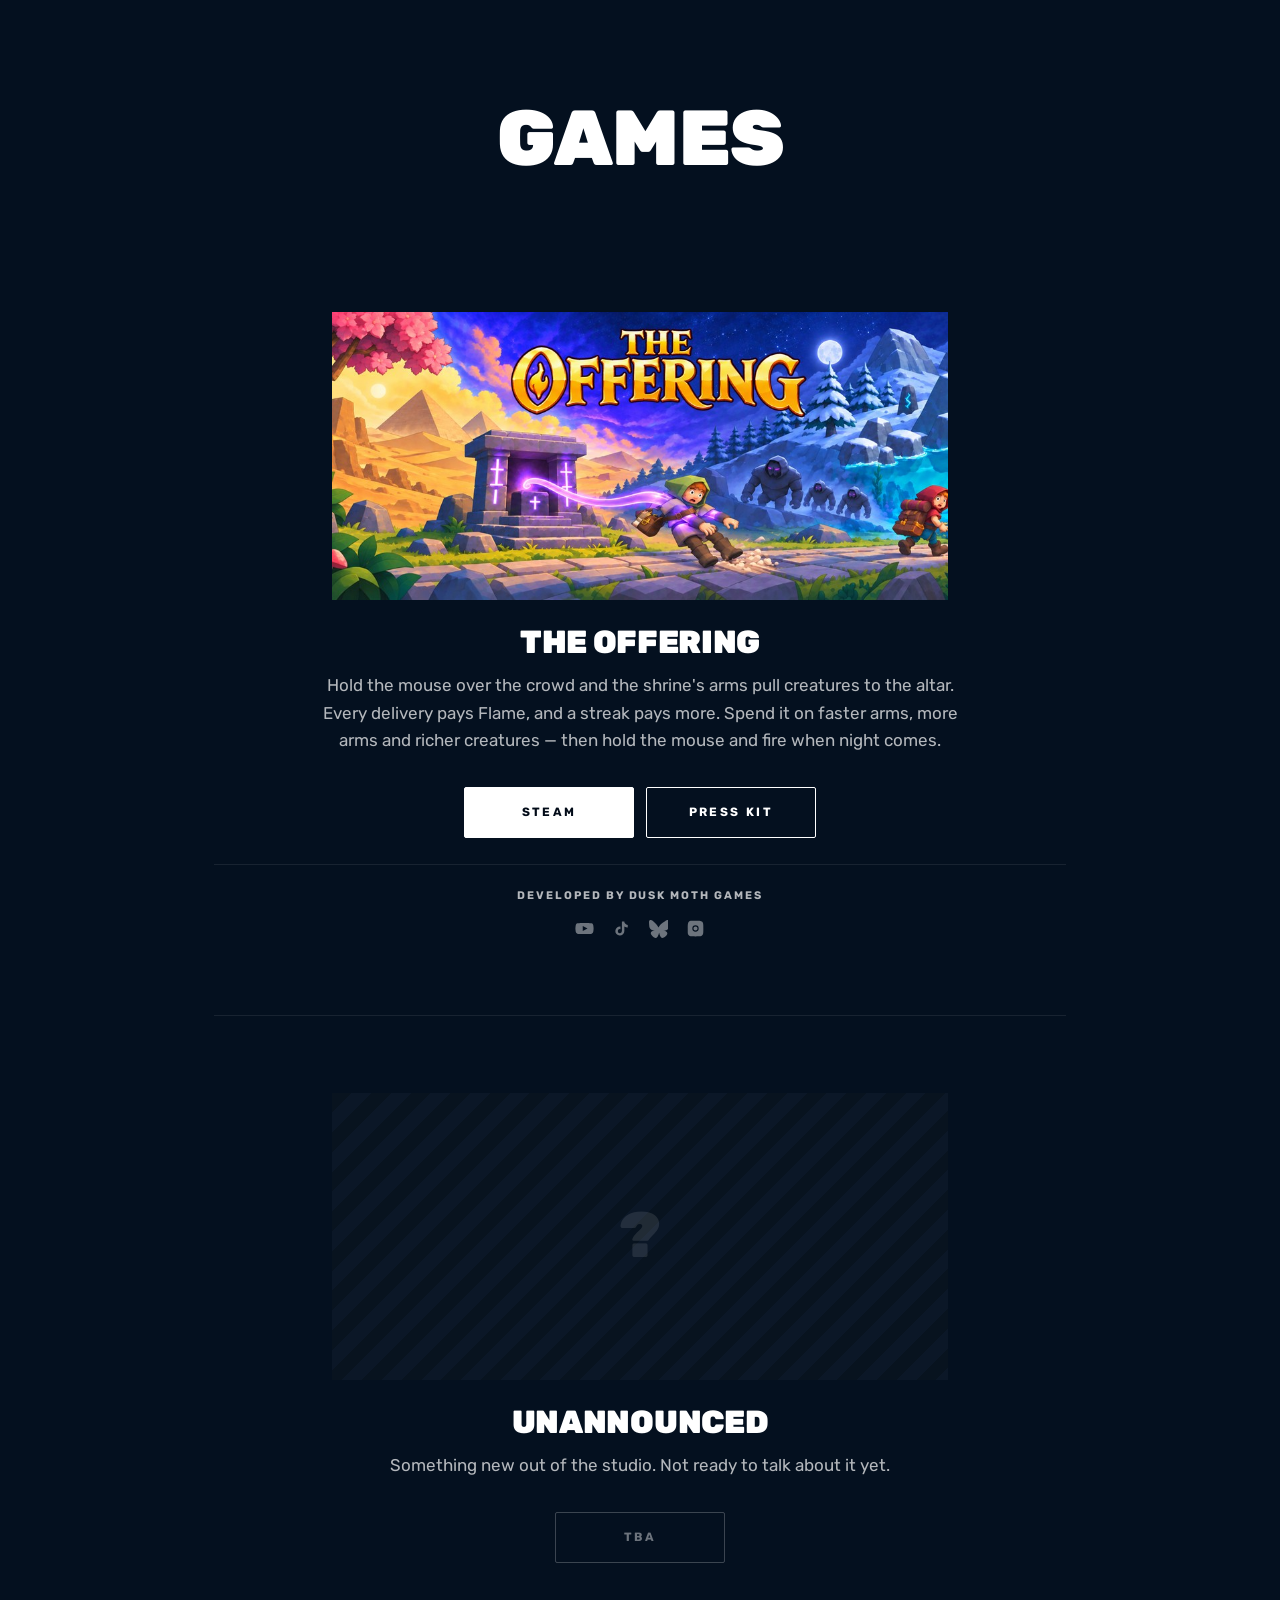
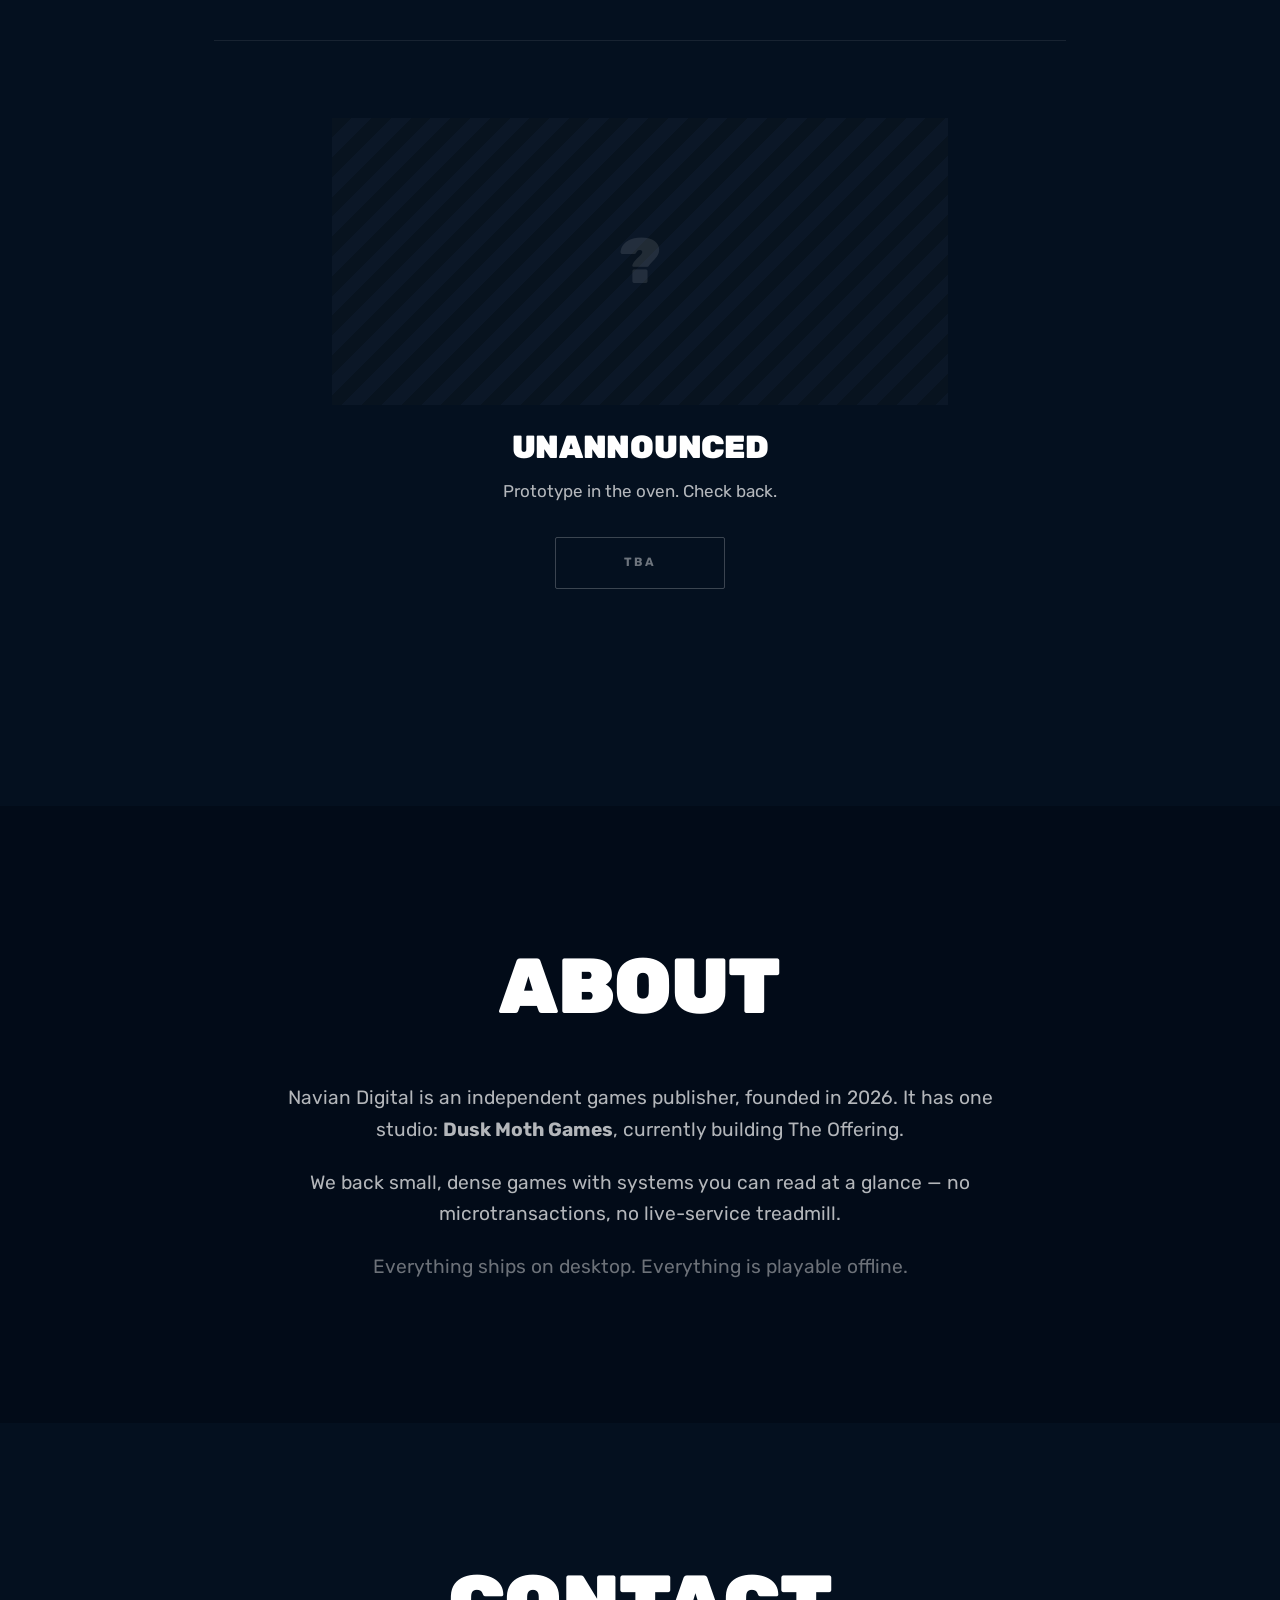
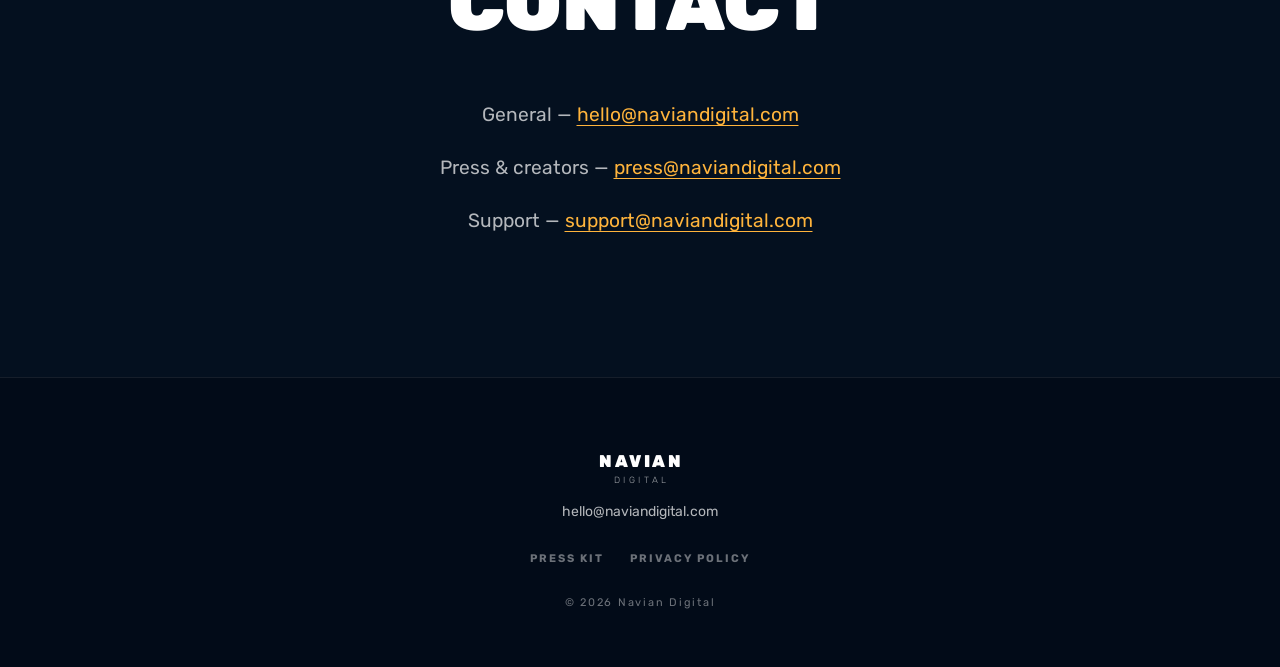
==== commit 94c6f5a1: "Publisher's heading in the publisher's type, and no world counts The hero briefly used The Offering'" ====
--- a/index.html
+++ b/index.html
@@ -70,8 +70,8 @@
   <div class="band__bg" style="background-image:url('assets/img/hero_bg.jpg')"></div>
   <div class="band__scrim"></div>
   <div class="band__content">
-    <h1 class="hero__title"><img class="keyart" src="assets/img/offering_logo.png" alt="The Offering" width="1180" height="412" decoding="async"></h1>
-    <p class="lede">An incremental where the shrine's arms pull creatures to the altar. The demo is free and has all four worlds in it. Out 27 November 2026.</p>
+    <h1>WISHLIST THE OFFERING</h1>
+    <p class="lede">An incremental where the shrine's arms pull creatures to the altar. Free demo on Steam. Out 27 November 2026.</p>
     <div class="btn-row">
       <a class="btn btn--solid" href="https://store.steampowered.com/app/5069510/The_Offering/" target="_blank" rel="noopener">Steam</a>
       <a class="btn" href="#games">Our games</a>
@@ -100,8 +100,8 @@
   <div class="band__bg" style="background-image:url('assets/img/page_bg.jpg')"></div>
   <div class="band__scrim band__scrim--heavy"></div>
   <div class="band__content">
-    <h1>FOUR WORLDS</h1>
-    <p class="lede">Max out the Forest and ascend to the Desert, the Ocean and the Ice. New creatures, bigger numbers, and one of three artifacts to keep each time you move on. The demo has all four.</p>
+    <h1>KEEP ASCENDING</h1>
+    <p class="lede">Max out the Forest and ascend. Every world brings new creatures and bigger numbers, and each time you move on you keep one of three artifacts. The demo covers all of them.</p>
     <div class="btn-row">
       <a class="btn btn--solid" href="https://store.steampowered.com/app/5069510/The_Offering/" target="_blank" rel="noopener">See it on Steam</a>
     </div>
--- a/css/style.css
+++ b/css/style.css
@@ -261,10 +261,9 @@
 
 .keyart{
   width:min(620px, 100%);
-  margin:0 auto;
+  margin:18px auto 0;
   display:block;
 }
-.hero__title{ margin:0; }
 
 .lede{
   max-width:62ch;
